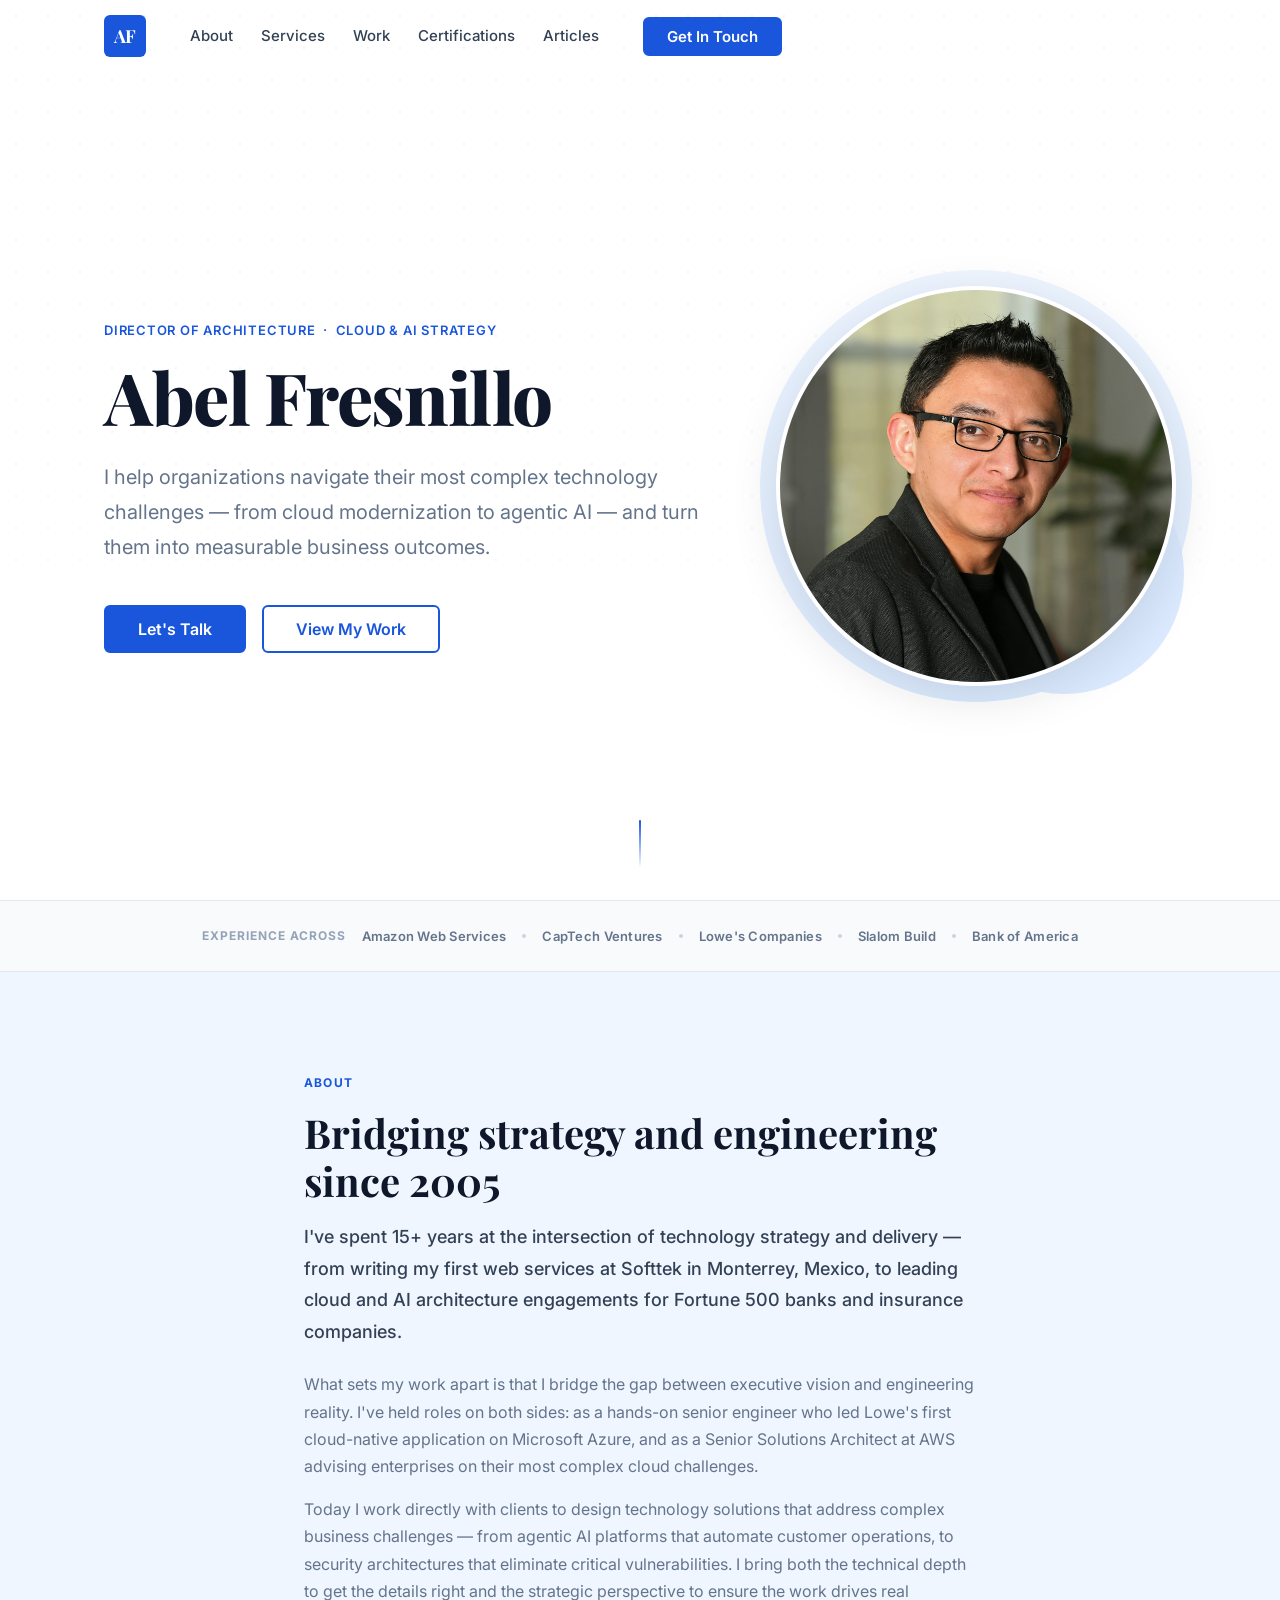
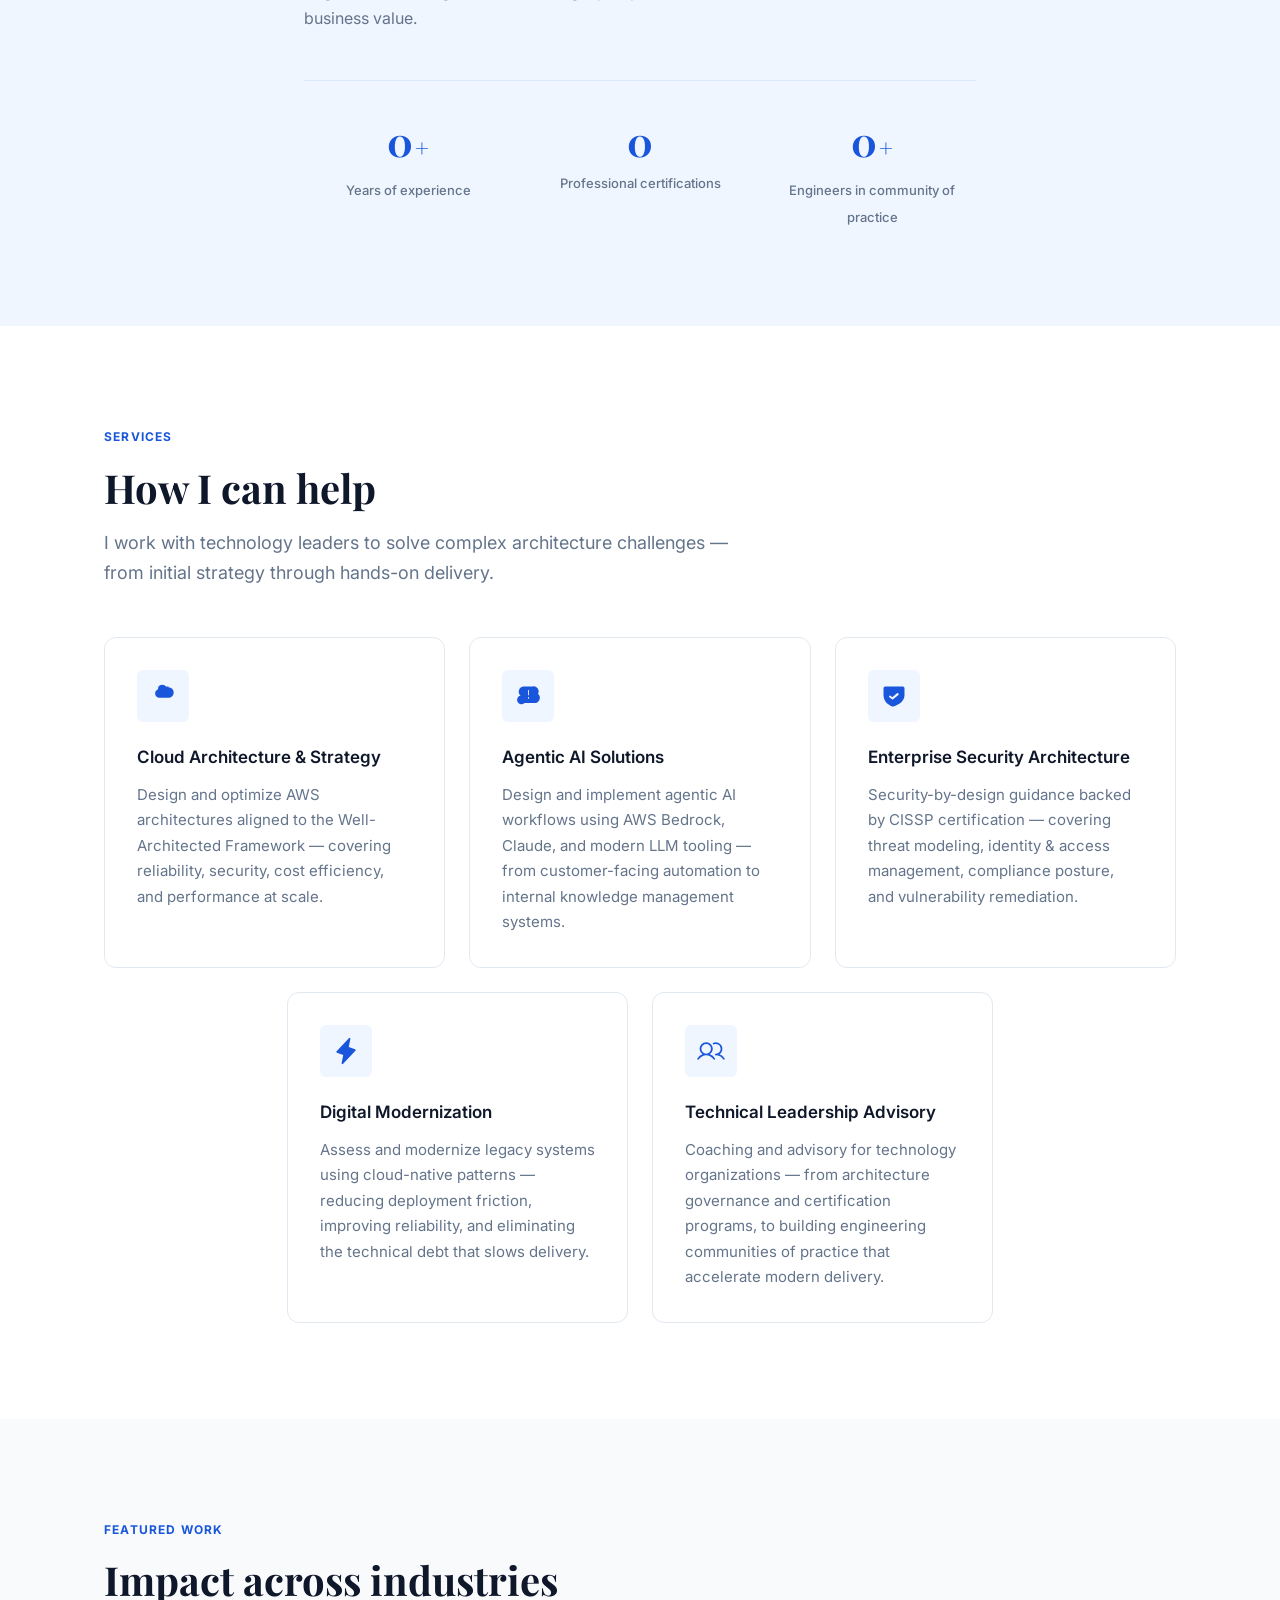
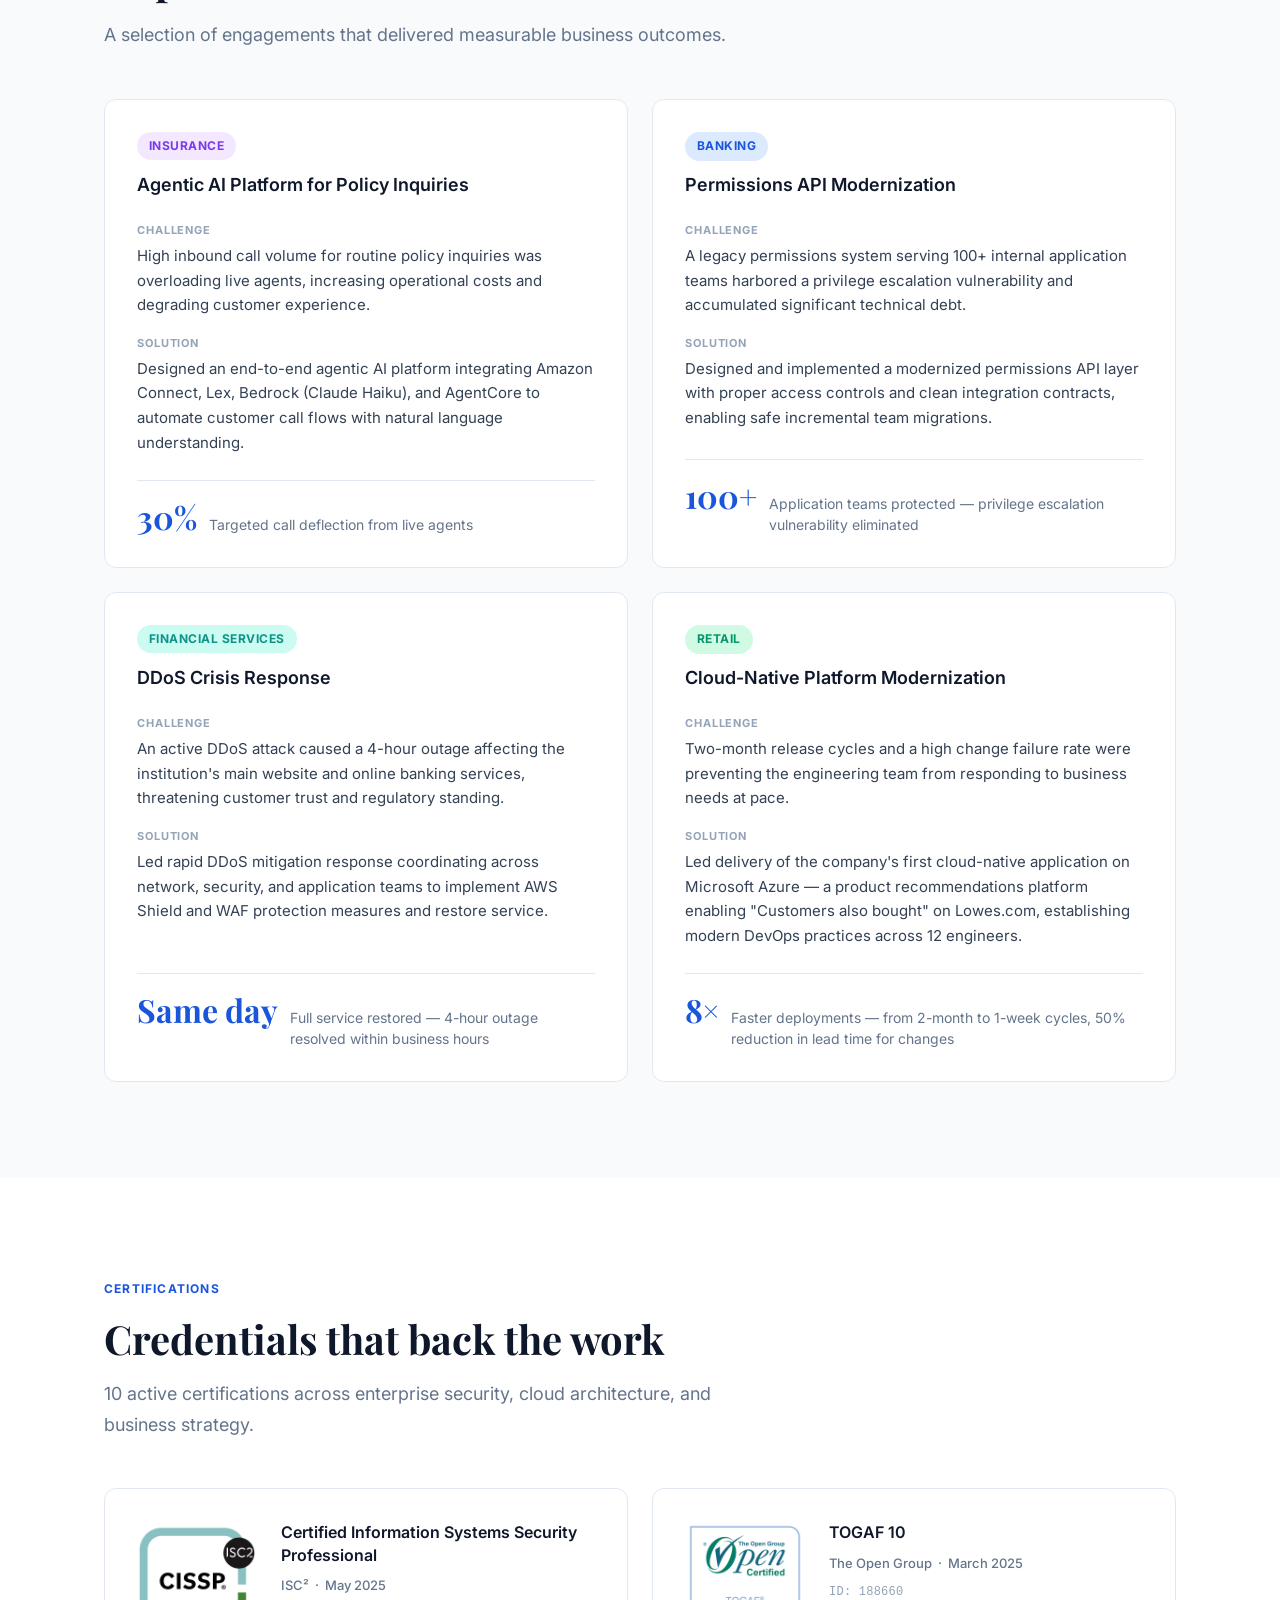
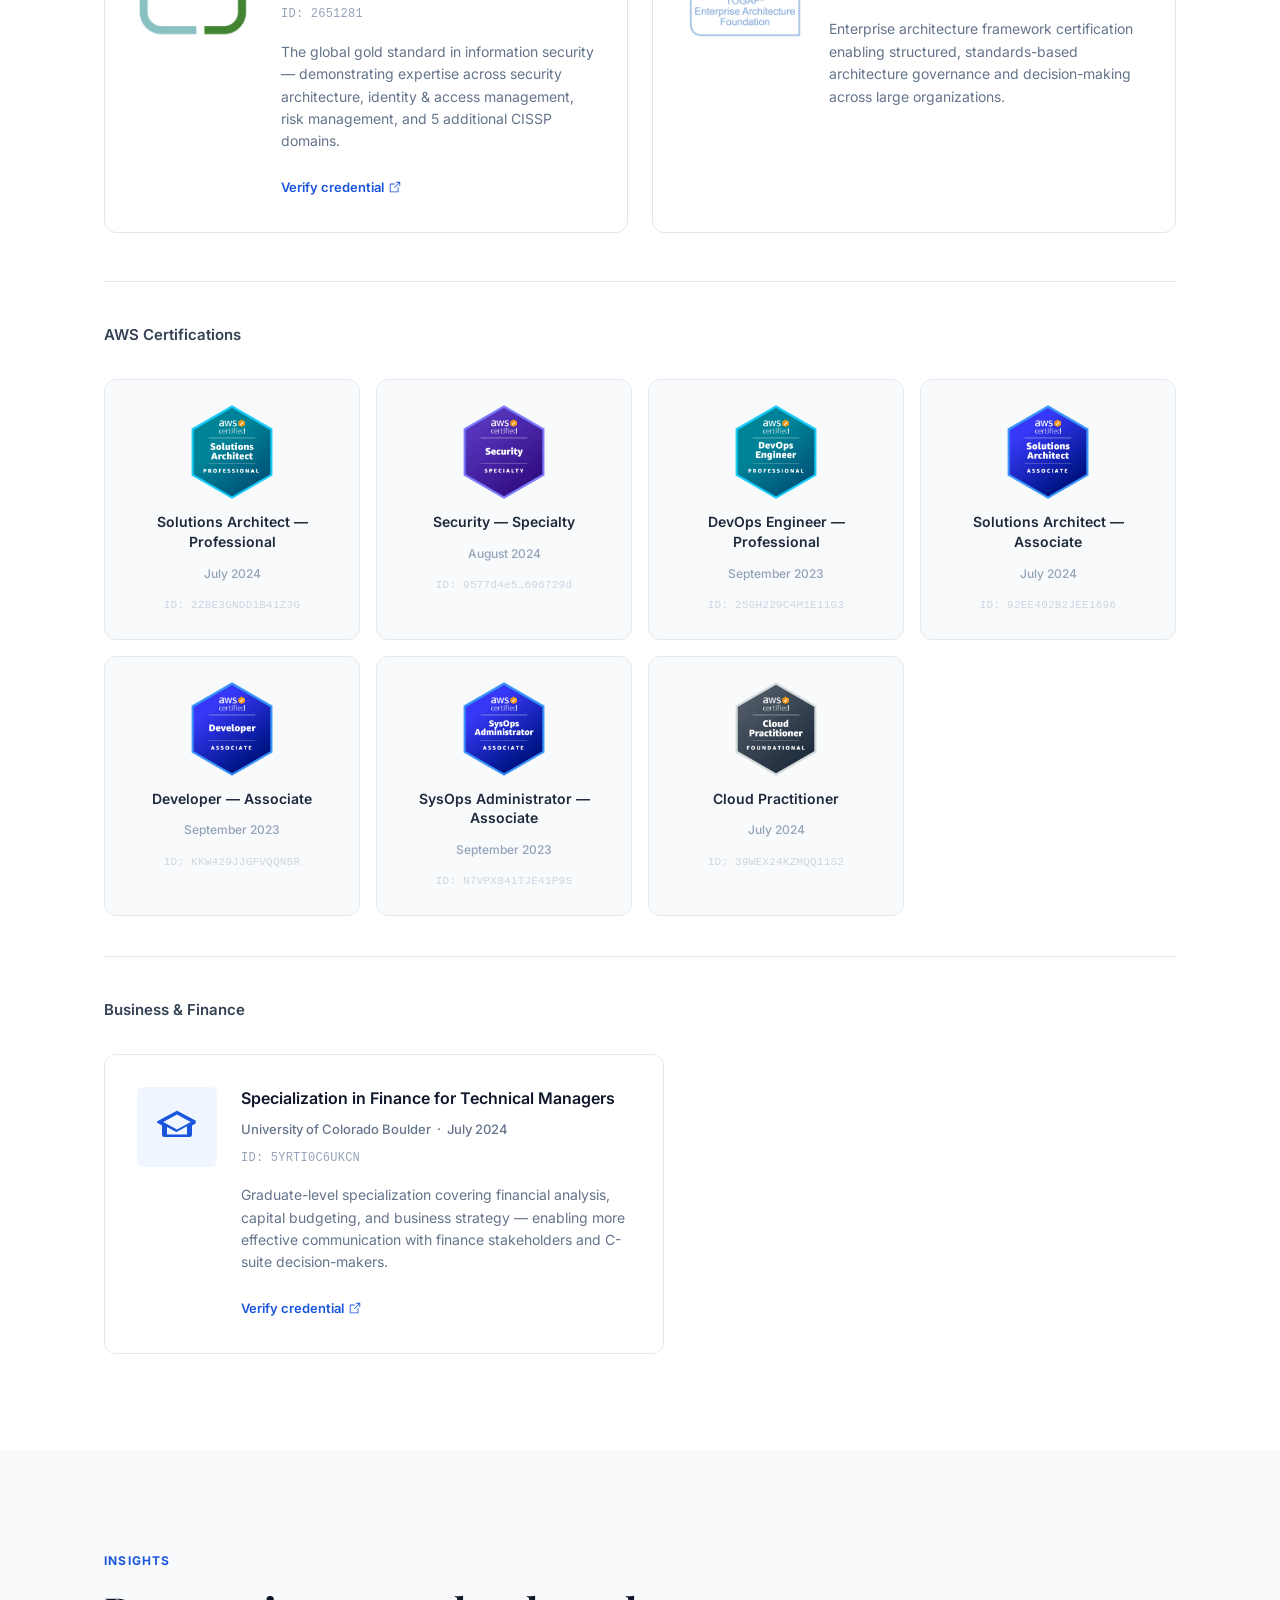
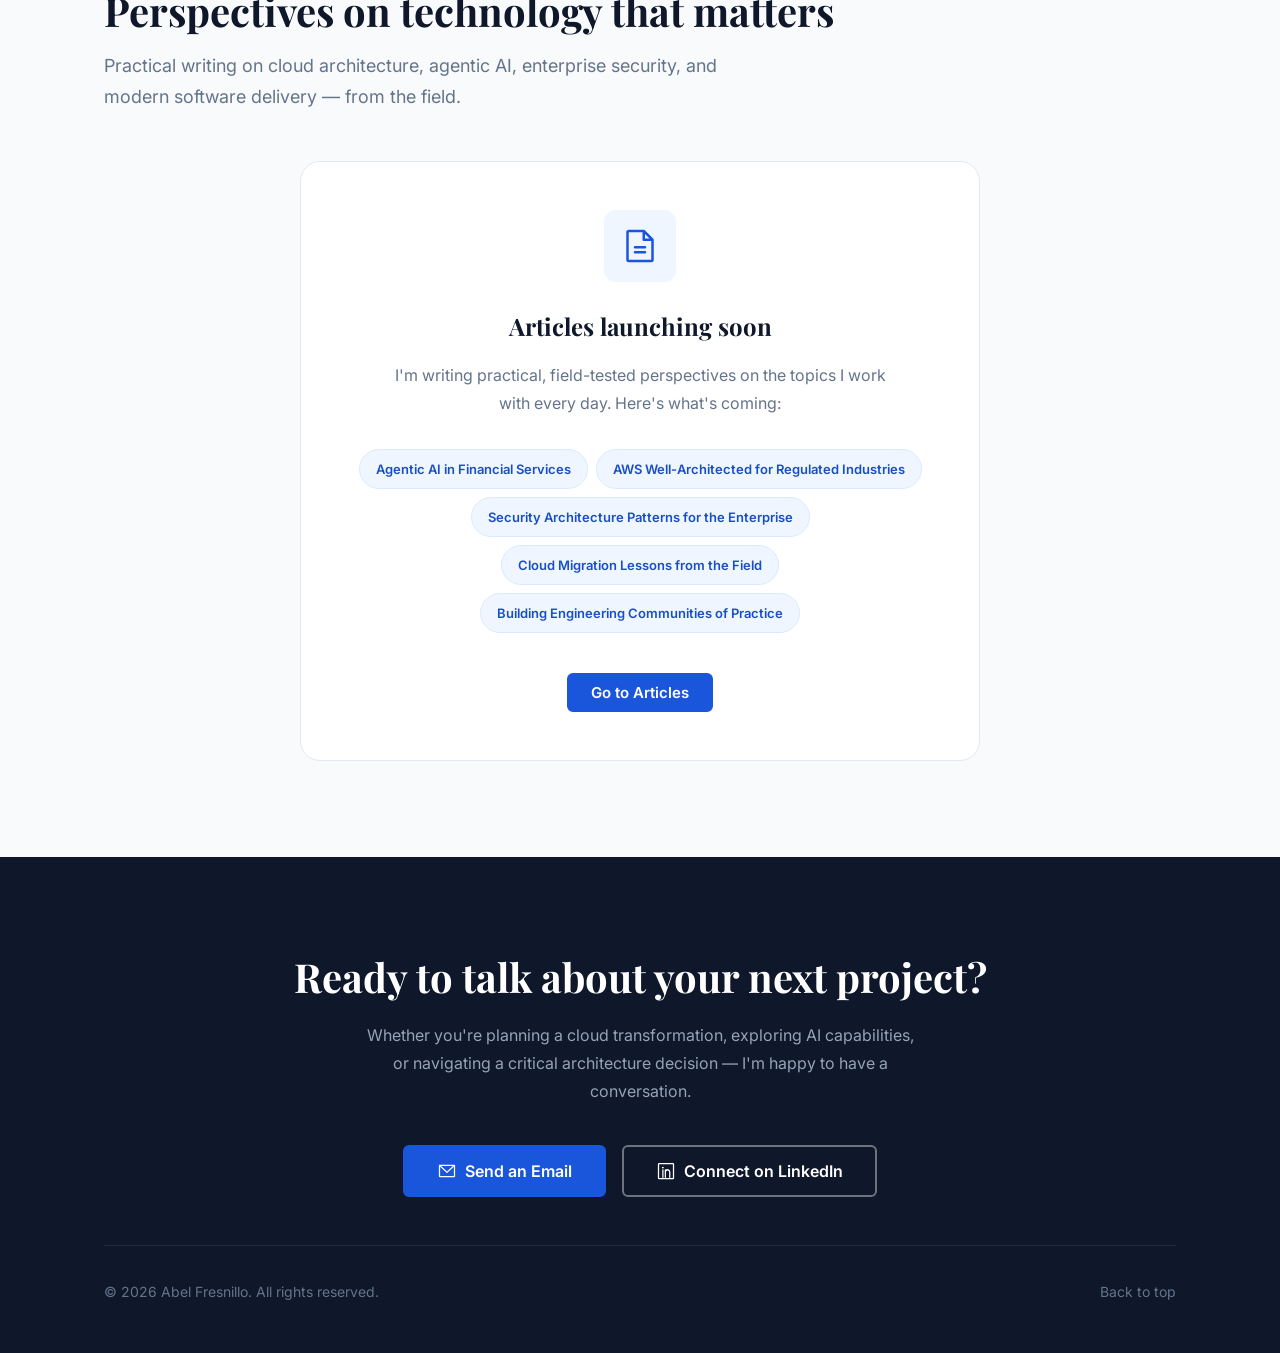
==== index.html @ dd86c17b "Creates first version of my personal website" ====
<!DOCTYPE html>
<html lang="en">
<head>
  <meta charset="UTF-8">
  <meta name="viewport" content="width=device-width, initial-scale=1.0">
  <title>Abel Fresnillo — Director of Architecture & Cloud Strategy Advisor</title>
  <meta name="description" content="Abel Fresnillo helps organizations design cloud and AI architectures that deliver measurable business outcomes. Director of Architecture at CapTech Ventures. CISSP, TOGAF 10, 7× AWS certified.">

  <!-- Fonts -->
  <link rel="preconnect" href="https://fonts.googleapis.com">
  <link rel="preconnect" href="https://fonts.gstatic.com" crossorigin>
  <link href="https://fonts.googleapis.com/css2?family=Inter:wght@400;500;600;700&family=Playfair+Display:wght@700;800&display=swap" rel="stylesheet">

  <!-- AOS -->
  <link href="https://cdn.jsdelivr.net/npm/aos@2.3.4/dist/aos.css" rel="stylesheet">

  <!-- Styles -->
  <link rel="stylesheet" href="css/styles.css">
</head>
<body>

  <!-- Skip to content (accessibility) -->
  <a href="#main-content" class="skip-link">Skip to main content</a>

  <!-- ============================================================
       NAVIGATION
       ============================================================ -->
  <header class="site-header" id="site-header">
    <div class="container nav-container">
      <a href="#hero" class="nav-logo" aria-label="Abel Fresnillo — Home">AF</a>

      <nav aria-label="Main navigation">
        <ul class="nav-links" role="list">
          <li><a href="#about">About</a></li>
          <li><a href="#services">Services</a></li>
          <li><a href="#work">Work</a></li>
          <li><a href="#certifications">Certifications</a></li>
          <li><a href="#articles">Articles</a></li>
        </ul>
      </nav>

      <a href="mailto:isc.abel@gmail.com?subject=Consulting%20Inquiry" class="btn btn-primary nav-cta">Get In Touch</a>

      <button class="nav-toggle" aria-label="Open navigation menu" aria-expanded="false" aria-controls="mobile-menu">
        <span class="hamburger-bar"></span>
        <span class="hamburger-bar"></span>
        <span class="hamburger-bar"></span>
      </button>
    </div>

    <!-- Mobile menu -->
    <div class="mobile-menu" id="mobile-menu" aria-hidden="true">
      <ul role="list">
        <li><a href="#about">About</a></li>
        <li><a href="#services">Services</a></li>
        <li><a href="#work">Work</a></li>
        <li><a href="#certifications">Certifications</a></li>
        <li><a href="#articles">Articles</a></li>
        <li>
          <a href="mailto:isc.abel@gmail.com?subject=Consulting%20Inquiry" class="btn btn-primary mobile-cta">Get In Touch</a>
        </li>
      </ul>
    </div>
  </header>

  <main id="main-content">

    <!-- ============================================================
         HERO
         ============================================================ -->
    <section id="hero" class="hero" aria-label="Introduction">
      <div class="container hero-container">
        <div class="hero-content">
          <p class="hero-eyebrow">Director of Architecture &nbsp;·&nbsp; Cloud &amp; AI Strategy</p>
          <h1 class="hero-name">Abel Fresnillo</h1>
          <p class="hero-tagline">I help organizations navigate their most complex technology challenges — from cloud modernization to agentic AI — and turn them into measurable business outcomes.</p>
          <div class="hero-ctas">
            <a href="mailto:isc.abel@gmail.com?subject=Consulting%20Inquiry" class="btn btn-primary btn-large">Let's Talk</a>
            <a href="#work" class="btn btn-outline btn-large">View My Work</a>
          </div>
        </div>
        <div class="hero-visual">
          <div class="hero-photo-ring" aria-hidden="true"></div>
          <div class="hero-photo-accent" aria-hidden="true"></div>
          <!-- Replace images/profile-picture.jpeg with your actual headshot (square crop) -->
          <img
            src="images/profile-picture.jpeg"
            alt="Abel Fresnillo, Director of Architecture"
            class="hero-photo"
            loading="eager"
            width="400"
            height="400"
            onerror="this.style.display='none'; document.querySelector('.hero-photo-fallback').style.display='flex';"
          >
          <div class="hero-photo-fallback" aria-hidden="true" style="display:none;">AF</div>
        </div>
      </div>
      <div class="hero-scroll-hint" aria-hidden="true">
        <span></span>
      </div>
    </section>

    <!-- ============================================================
         SOCIAL PROOF STRIP
         ============================================================ -->
    <div class="proof-strip" aria-label="Professional experience at">
      <div class="container proof-container">
        <p class="proof-label">Experience across</p>
        <div class="proof-logos">
          <span class="proof-item">Amazon Web Services</span>
          <span class="proof-dot" aria-hidden="true"></span>
          <span class="proof-item">CapTech Ventures</span>
          <span class="proof-dot" aria-hidden="true"></span>
          <span class="proof-item">Lowe's Companies</span>
          <span class="proof-dot" aria-hidden="true"></span>
          <span class="proof-item">Slalom Build</span>
          <span class="proof-dot" aria-hidden="true"></span>
          <span class="proof-item">Bank of America</span>
        </div>
      </div>
    </div>

    <!-- ============================================================
         ABOUT
         ============================================================ -->
    <section id="about" class="about section" aria-labelledby="about-heading">
      <div class="container about-container">
        <div class="about-content" data-aos="fade-up">
          <span class="section-tag">About</span>
          <h2 id="about-heading" class="section-heading">Bridging strategy and engineering since 2005</h2>
          <p class="about-lead">I've spent 15+ years at the intersection of technology strategy and delivery — from writing my first web services at Softtek in Monterrey, Mexico, to leading cloud and AI architecture engagements for Fortune 500 banks and insurance companies.</p>
          <p>What sets my work apart is that I bridge the gap between executive vision and engineering reality. I've held roles on both sides: as a hands-on senior engineer who led Lowe's first cloud-native application on Microsoft Azure, and as a Senior Solutions Architect at AWS advising enterprises on their most complex cloud challenges.</p>
          <p>Today I work directly with clients to design technology solutions that address complex business challenges — from agentic AI platforms that automate customer operations, to security architectures that eliminate critical vulnerabilities. I bring both the technical depth to get the details right and the strategic perspective to ensure the work drives real business value.</p>
          <div class="about-stats" aria-label="Key statistics">
            <div class="stat" data-aos="fade-up" data-aos-delay="0">
              <div class="stat-top">
                <span class="stat-number" data-target="15">0</span><span class="stat-suffix">+</span>
              </div>
              <span class="stat-label">Years of experience</span>
            </div>
            <div class="stat" data-aos="fade-up" data-aos-delay="100">
              <div class="stat-top">
                <span class="stat-number" data-target="9">0</span>
              </div>
              <span class="stat-label">Professional certifications</span>
            </div>
            <div class="stat" data-aos="fade-up" data-aos-delay="200">
              <div class="stat-top">
                <span class="stat-number" data-target="500">0</span><span class="stat-suffix">+</span>
              </div>
              <span class="stat-label">Engineers in community of practice</span>
            </div>
          </div>
        </div>
      </div>
    </section>

    <!-- ============================================================
         SERVICES
         ============================================================ -->
    <section id="services" class="services section" aria-labelledby="services-heading">
      <div class="container">
        <div class="section-header" data-aos="fade-up">
          <span class="section-tag">Services</span>
          <h2 id="services-heading" class="section-heading">How I can help</h2>
          <p class="section-subheading">I work with technology leaders to solve complex architecture challenges — from initial strategy through hands-on delivery.</p>
        </div>

        <div class="services-grid">

          <div class="service-card" data-aos="fade-up" data-aos-delay="0">
            <div class="service-icon" aria-hidden="true">
              <svg xmlns="http://www.w3.org/2000/svg" width="28" height="28" viewBox="0 0 256 256" fill="currentColor">
                <path d="M178,40c-7.37,0-14.39,1.4-20.81,4.07-7.55-10.84-20.28-18.07-35.19-18.07-22.06,0-40,15.67-40,35a30.41,30.41,0,0,0,.41,4.93C66.47,73.69,56,87.27,56,104c0,22.09,17.91,40,40,40H178a48,48,0,0,0,0-96Z"/>
              </svg>
            </div>
            <h3 class="service-title">Cloud Architecture &amp; Strategy</h3>
            <p class="service-description">Design and optimize AWS architectures aligned to the Well-Architected Framework — covering reliability, security, cost efficiency, and performance at scale.</p>
          </div>

          <div class="service-card" data-aos="fade-up" data-aos-delay="100">
            <div class="service-icon" aria-hidden="true">
              <svg xmlns="http://www.w3.org/2000/svg" width="28" height="28" viewBox="0 0 256 256" fill="currentColor">
                <path d="M220.59,108.9A48,48,0,0,0,168,40H88A48,48,0,0,0,60.06,124.08,40,40,0,1,0,96,192h88a48,48,0,0,0,36.59-83.1ZM136,152H128V136h8Zm0-32H128V72h8Z"/>
              </svg>
            </div>
            <h3 class="service-title">Agentic AI Solutions</h3>
            <p class="service-description">Design and implement agentic AI workflows using AWS Bedrock, Claude, and modern LLM tooling — from customer-facing automation to internal knowledge management systems.</p>
          </div>

          <div class="service-card" data-aos="fade-up" data-aos-delay="200">
            <div class="service-icon" aria-hidden="true">
              <svg xmlns="http://www.w3.org/2000/svg" width="28" height="28" viewBox="0 0 256 256" fill="currentColor">
                <path d="M208,40H48A16,16,0,0,0,32,56V120c0,70.76,71.6,100.11,80.38,103.5a16,16,0,0,0,11.24,0C132.4,220.11,224,190.76,224,120V56A16,16,0,0,0,208,40Zm-40,78.34-48,40a8,8,0,0,1-10.34,0l-24-20a8,8,0,0,1,10.34-12.24L112,139.5l42.83-35.7A8,8,0,0,1,168,118.34Z"/>
              </svg>
            </div>
            <h3 class="service-title">Enterprise Security Architecture</h3>
            <p class="service-description">Security-by-design guidance backed by CISSP certification — covering threat modeling, identity &amp; access management, compliance posture, and vulnerability remediation.</p>
          </div>

          <div class="service-card" data-aos="fade-up" data-aos-delay="0">
            <div class="service-icon" aria-hidden="true">
              <svg xmlns="http://www.w3.org/2000/svg" width="28" height="28" viewBox="0 0 256 256" fill="currentColor">
                <path d="M215.79,118.17a8,8,0,0,0-5-5.66L153.18,90.9l14.66-73.33a8,8,0,0,0-13.69-7l-112,120a8,8,0,0,0,3,13l57.63,21.61L88.16,238.43a8,8,0,0,0,13.69,7l112-120A8,8,0,0,0,215.79,118.17Z"/>
              </svg>
            </div>
            <h3 class="service-title">Digital Modernization</h3>
            <p class="service-description">Assess and modernize legacy systems using cloud-native patterns — reducing deployment friction, improving reliability, and eliminating the technical debt that slows delivery.</p>
          </div>

          <div class="service-card" data-aos="fade-up" data-aos-delay="100">
            <div class="service-icon" aria-hidden="true">
              <svg xmlns="http://www.w3.org/2000/svg" width="28" height="28" viewBox="0 0 256 256" fill="currentColor">
                <path d="M117.25,157.92a60,60,0,1,0-66.5,0A95.83,95.83,0,0,0,3.53,195.43a8,8,0,1,0,13.4,8.74,80,80,0,0,1,134.14,0,8,8,0,0,0,13.4-8.74A95.83,95.83,0,0,0,117.25,157.92ZM40,108a44,44,0,1,1,44,44A44.05,44.05,0,0,1,40,108Zm210.14,98.7a8,8,0,0,1-11.07-2.33A79.83,79.83,0,0,0,172,168a8,8,0,0,1,0-16,44,44,0,1,0-16.34-84.87,8,8,0,1,1-5.94-14.85,60,60,0,0,1,55.53,105.64,95.83,95.83,0,0,1,47.22,37.51A8,8,0,0,1,250.14,206.7Z"/>
              </svg>
            </div>
            <h3 class="service-title">Technical Leadership Advisory</h3>
            <p class="service-description">Coaching and advisory for technology organizations — from architecture governance and certification programs, to building engineering communities of practice that accelerate modern delivery.</p>
          </div>

        </div>
      </div>
    </section>

    <!-- ============================================================
         FEATURED WORK
         ============================================================ -->
    <section id="work" class="work section" aria-labelledby="work-heading">
      <div class="container">
        <div class="section-header" data-aos="fade-up">
          <span class="section-tag">Featured Work</span>
          <h2 id="work-heading" class="section-heading">Impact across industries</h2>
          <p class="section-subheading">A selection of engagements that delivered measurable business outcomes.</p>
        </div>

        <div class="work-grid">

          <article class="work-card" data-aos="fade-up" data-aos-delay="0">
            <div class="work-card-top">
              <span class="work-sector sector-insurance">Insurance</span>
              <h3 class="work-title">Agentic AI Platform for Policy Inquiries</h3>
            </div>
            <div class="work-body">
              <div class="work-row">
                <span class="work-label">Challenge</span>
                <p class="work-text">High inbound call volume for routine policy inquiries was overloading live agents, increasing operational costs and degrading customer experience.</p>
              </div>
              <div class="work-row">
                <span class="work-label">Solution</span>
                <p class="work-text">Designed an end-to-end agentic AI platform integrating Amazon Connect, Lex, Bedrock (Claude Haiku), and AgentCore to automate customer call flows with natural language understanding.</p>
              </div>
            </div>
            <div class="work-outcome">
              <span class="outcome-value">30%</span>
              <span class="outcome-label">Targeted call deflection from live agents</span>
            </div>
          </article>

          <article class="work-card" data-aos="fade-up" data-aos-delay="100">
            <div class="work-card-top">
              <span class="work-sector sector-banking">Banking</span>
              <h3 class="work-title">Permissions API Modernization</h3>
            </div>
            <div class="work-body">
              <div class="work-row">
                <span class="work-label">Challenge</span>
                <p class="work-text">A legacy permissions system serving 100+ internal application teams harbored a privilege escalation vulnerability and accumulated significant technical debt.</p>
              </div>
              <div class="work-row">
                <span class="work-label">Solution</span>
                <p class="work-text">Designed and implemented a modernized permissions API layer with proper access controls and clean integration contracts, enabling safe incremental team migrations.</p>
              </div>
            </div>
            <div class="work-outcome">
              <span class="outcome-value">100+</span>
              <span class="outcome-label">Application teams protected — privilege escalation vulnerability eliminated</span>
            </div>
          </article>

          <article class="work-card" data-aos="fade-up" data-aos-delay="0">
            <div class="work-card-top">
              <span class="work-sector sector-financial">Financial Services</span>
              <h3 class="work-title">DDoS Crisis Response</h3>
            </div>
            <div class="work-body">
              <div class="work-row">
                <span class="work-label">Challenge</span>
                <p class="work-text">An active DDoS attack caused a 4-hour outage affecting the institution's main website and online banking services, threatening customer trust and regulatory standing.</p>
              </div>
              <div class="work-row">
                <span class="work-label">Solution</span>
                <p class="work-text">Led rapid DDoS mitigation response coordinating across network, security, and application teams to implement AWS Shield and WAF protection measures and restore service.</p>
              </div>
            </div>
            <div class="work-outcome">
              <span class="outcome-value">Same day</span>
              <span class="outcome-label">Full service restored — 4-hour outage resolved within business hours</span>
            </div>
          </article>

          <article class="work-card" data-aos="fade-up" data-aos-delay="100">
            <div class="work-card-top">
              <span class="work-sector sector-retail">Retail</span>
              <h3 class="work-title">Cloud-Native Platform Modernization</h3>
            </div>
            <div class="work-body">
              <div class="work-row">
                <span class="work-label">Challenge</span>
                <p class="work-text">Two-month release cycles and a high change failure rate were preventing the engineering team from responding to business needs at pace.</p>
              </div>
              <div class="work-row">
                <span class="work-label">Solution</span>
                <p class="work-text">Led delivery of the company's first cloud-native application on Microsoft Azure — a product recommendations platform enabling "Customers also bought" on Lowes.com, establishing modern DevOps practices across 12 engineers.</p>
              </div>
            </div>
            <div class="work-outcome">
              <span class="outcome-value">8×</span>
              <span class="outcome-label">Faster deployments — from 2-month to 1-week cycles, 50% reduction in lead time for changes</span>
            </div>
          </article>

        </div>
      </div>
    </section>

    <!-- ============================================================
         CERTIFICATIONS
         ============================================================ -->
    <section id="certifications" class="certifications section" aria-labelledby="certifications-heading">
      <div class="container">
        <div class="section-header" data-aos="fade-up">
          <span class="section-tag">Certifications</span>
          <h2 id="certifications-heading" class="section-heading">Credentials that back the work</h2>
          <p class="section-subheading">10 active certifications across enterprise security, cloud architecture, and business strategy.</p>
        </div>

        <!-- Enterprise & Security certifications -->
        <div class="cert-featured" data-aos="fade-up">

          <div class="cert-card cert-card--featured">
            <a href="https://www.credly.com/badges/0a62e960-ebc7-49ab-9f25-90581467ebf8/public_url"
               target="_blank" rel="noopener noreferrer"
               class="cert-badge-wrap"
               aria-label="View CISSP digital badge on Credly">
              <img src="images/cert-badge-1.png"
                   alt="CISSP — Certified Information Systems Security Professional badge"
                   class="cert-badge-img" width="120" height="120" loading="lazy">
              <span class="cert-badge-overlay" aria-hidden="true">View badge</span>
            </a>
            <div class="cert-info">
              <h3 class="cert-name">Certified Information Systems Security Professional</h3>
              <p class="cert-meta">ISC² &nbsp;·&nbsp; May 2025</p>
              <p class="cert-id">ID: 2651281</p>
              <p class="cert-note">The global gold standard in information security — demonstrating expertise across security architecture, identity &amp; access management, risk management, and 5 additional CISSP domains.</p>
              <a href="https://www.credly.com/badges/0a62e960-ebc7-49ab-9f25-90581467ebf8/public_url"
                 target="_blank" rel="noopener noreferrer" class="cert-verify-link">
                Verify credential
                <svg xmlns="http://www.w3.org/2000/svg" width="14" height="14" viewBox="0 0 256 256" fill="currentColor" aria-hidden="true"><path d="M224,104a8,8,0,0,1-16,0V59.32l-82.34,82.34a8,8,0,0,1-11.32-11.32L196.68,48H152a8,8,0,0,1,0-16h64a8,8,0,0,1,8,8Zm-40,24a8,8,0,0,0-8,8v72H48V80h72a8,8,0,0,0,0-16H48A16,16,0,0,0,32,80V208a16,16,0,0,0,16,16H176a16,16,0,0,0,16-16V136A8,8,0,0,0,184,128Z"/></svg>
              </a>
            </div>
          </div>

          <div class="cert-card cert-card--featured">
            <div class="cert-badge-wrap cert-badge-wrap--static">
              <img src="images/cert-badge-2.png"
                   alt="TOGAF 10 Enterprise Architecture certification badge"
                   class="cert-badge-img" width="120" height="120" loading="lazy">
            </div>
            <div class="cert-info">
              <h3 class="cert-name">TOGAF 10</h3>
              <p class="cert-meta">The Open Group &nbsp;·&nbsp; March 2025</p>
              <p class="cert-id">ID: 188660</p>
              <p class="cert-note">Enterprise architecture framework certification enabling structured, standards-based architecture governance and decision-making across large organizations.</p>
            </div>
          </div>

        </div>

        <!-- AWS certifications -->
        <div class="cert-group" data-aos="fade-up">
          <h3 class="cert-group-label">AWS Certifications</h3>
          <div class="cert-aws-grid">

            <div class="cert-card cert-card--aws">
              <a href="https://cp.certmetrics.com/amazon/en/public/verify/credential/2ZBE3GNDD1B41Z3G"
                 target="_blank" rel="noopener noreferrer"
                 class="cert-badge-wrap cert-badge-wrap--sm"
                 aria-label="Verify AWS Solutions Architect Professional credential">
                <img src="images/cert-badge-3.png"
                     alt="AWS Certified Solutions Architect Professional badge"
                     class="cert-badge-img" width="96" height="96" loading="lazy">
                <span class="cert-badge-overlay" aria-hidden="true">Verify</span>
              </a>
              <p class="cert-aws-name">Solutions Architect — Professional</p>
              <p class="cert-year">July 2024</p>
              <p class="cert-id-sm">ID: 2ZBE3GNDD1B41Z3G</p>
            </div>

            <div class="cert-card cert-card--aws">
              <a href="https://cp.certmetrics.com/amazon/en/public/verify/credential/9577d4e5adc248faae3b9eb22696729d"
                 target="_blank" rel="noopener noreferrer"
                 class="cert-badge-wrap cert-badge-wrap--sm"
                 aria-label="Verify AWS Security Specialty credential">
                <img src="images/cert-badge-5.png"
                     alt="AWS Certified Security Specialty badge"
                     class="cert-badge-img" width="96" height="96" loading="lazy">
                <span class="cert-badge-overlay" aria-hidden="true">Verify</span>
              </a>
              <p class="cert-aws-name">Security — Specialty</p>
              <p class="cert-year">August 2024</p>
              <p class="cert-id-sm">ID: 9577d4e5…696729d</p>
            </div>

            <div class="cert-card cert-card--aws">
              <a href="https://cp.certmetrics.com/amazon/en/public/verify/credential/25GH229C4M1E11G3"
                 target="_blank" rel="noopener noreferrer"
                 class="cert-badge-wrap cert-badge-wrap--sm"
                 aria-label="Verify AWS DevOps Engineer Professional credential">
                <img src="images/cert-badge-6.png"
                     alt="AWS Certified DevOps Engineer Professional badge"
                     class="cert-badge-img" width="96" height="96" loading="lazy">
                <span class="cert-badge-overlay" aria-hidden="true">Verify</span>
              </a>
              <p class="cert-aws-name">DevOps Engineer — Professional</p>
              <p class="cert-year">September 2023</p>
              <p class="cert-id-sm">ID: 25GH229C4M1E11G3</p>
            </div>

            <div class="cert-card cert-card--aws">
              <a href="https://cp.certmetrics.com/amazon/en/public/verify/credential/92EE402B2JEE1696"
                 target="_blank" rel="noopener noreferrer"
                 class="cert-badge-wrap cert-badge-wrap--sm"
                 aria-label="Verify AWS Solutions Architect Associate credential">
                <img src="images/cert-badge-4.png"
                     alt="AWS Certified Solutions Architect Associate badge"
                     class="cert-badge-img" width="96" height="96" loading="lazy">
                <span class="cert-badge-overlay" aria-hidden="true">Verify</span>
              </a>
              <p class="cert-aws-name">Solutions Architect — Associate</p>
              <p class="cert-year">July 2024</p>
              <p class="cert-id-sm">ID: 92EE402B2JEE1696</p>
            </div>

            <div class="cert-card cert-card--aws">
              <a href="https://cp.certmetrics.com/amazon/en/public/verify/credential/KKW429JJGFVQQN5R"
                 target="_blank" rel="noopener noreferrer"
                 class="cert-badge-wrap cert-badge-wrap--sm"
                 aria-label="Verify AWS Developer Associate credential">
                <img src="images/cert-badge-7.png"
                     alt="AWS Certified Developer Associate badge"
                     class="cert-badge-img" width="96" height="96" loading="lazy">
                <span class="cert-badge-overlay" aria-hidden="true">Verify</span>
              </a>
              <p class="cert-aws-name">Developer — Associate</p>
              <p class="cert-year">September 2023</p>
              <p class="cert-id-sm">ID: KKW429JJGFVQQN5R</p>
            </div>

            <div class="cert-card cert-card--aws">
              <a href="https://cp.certmetrics.com/amazon/en/public/verify/credential/N7VPX841TJE41P9S"
                 target="_blank" rel="noopener noreferrer"
                 class="cert-badge-wrap cert-badge-wrap--sm"
                 aria-label="Verify AWS SysOps Administrator Associate credential">
                <img src="images/cert-badge-8.png"
                     alt="AWS Certified SysOps Administrator Associate badge"
                     class="cert-badge-img" width="96" height="96" loading="lazy">
                <span class="cert-badge-overlay" aria-hidden="true">Verify</span>
              </a>
              <p class="cert-aws-name">SysOps Administrator — Associate</p>
              <p class="cert-year">September 2023</p>
              <p class="cert-id-sm">ID: N7VPX841TJE41P9S</p>
            </div>

            <div class="cert-card cert-card--aws">
              <a href="https://cp.certmetrics.com/amazon/en/public/verify/credential/39WEX24KZMQQ11S2"
                 target="_blank" rel="noopener noreferrer"
                 class="cert-badge-wrap cert-badge-wrap--sm"
                 aria-label="Verify AWS Cloud Practitioner credential">
                <img src="images/cert-badge-9.png"
                     alt="AWS Certified Cloud Practitioner badge"
                     class="cert-badge-img" width="96" height="96" loading="lazy">
                <span class="cert-badge-overlay" aria-hidden="true">Verify</span>
              </a>
              <p class="cert-aws-name">Cloud Practitioner</p>
              <p class="cert-year">July 2024</p>
              <p class="cert-id-sm">ID: 39WEX24KZMQQ11S2</p>
            </div>

          </div>
        </div>

        <!-- Business & Finance -->
        <div class="cert-group" data-aos="fade-up">
          <h3 class="cert-group-label">Business &amp; Finance</h3>
          <div class="cert-finance-wrap">
            <div class="cert-card cert-card--featured cert-card--finance">
              <div class="cert-badge-wrap cert-badge-wrap--icon" aria-hidden="true">
                <svg xmlns="http://www.w3.org/2000/svg" width="40" height="40" viewBox="0 0 256 256" fill="currentColor">
                  <path d="M251.76,88.94l-120-64a8,8,0,0,0-7.52,0l-120,64a8,8,0,0,0,0,14.12L32,117.87V176a16,16,0,0,0,16,16H208a16,16,0,0,0,16-16V117.87l19.76-10.81a8,8,0,0,0,0-14.12ZM192,176H64V127.87l56,30.66a8,8,0,0,0,7.52,0l64-35.06ZM128,143.43,39.86,96,128,48.57,216.14,96Z"/>
                </svg>
              </div>
              <div class="cert-info">
                <h3 class="cert-name">Specialization in Finance for Technical Managers</h3>
                <p class="cert-meta">University of Colorado Boulder &nbsp;·&nbsp; July 2024</p>
                <p class="cert-id">ID: 5YRTI0C6UKCN</p>
                <p class="cert-note">Graduate-level specialization covering financial analysis, capital budgeting, and business strategy — enabling more effective communication with finance stakeholders and C-suite decision-makers.</p>
                <a href="https://www.coursera.org/account/accomplishments/specialization/5YRTI0C6UKCN"
                   target="_blank" rel="noopener noreferrer" class="cert-verify-link">
                  Verify credential
                  <svg xmlns="http://www.w3.org/2000/svg" width="14" height="14" viewBox="0 0 256 256" fill="currentColor" aria-hidden="true"><path d="M224,104a8,8,0,0,1-16,0V59.32l-82.34,82.34a8,8,0,0,1-11.32-11.32L196.68,48H152a8,8,0,0,1,0-16h64a8,8,0,0,1,8,8Zm-40,24a8,8,0,0,0-8,8v72H48V80h72a8,8,0,0,0,0-16H48A16,16,0,0,0,32,80V208a16,16,0,0,0,16,16H176a16,16,0,0,0,16-16V136A8,8,0,0,0,184,128Z"/></svg>
                </a>
              </div>
            </div>
          </div>
        </div>

      </div>
    </section>

    <!-- ============================================================
         ARTICLES
         ============================================================ -->
    <section id="articles" class="articles section" aria-labelledby="articles-heading">
      <div class="container">
        <div class="section-header" data-aos="fade-up">
          <span class="section-tag">Insights</span>
          <h2 id="articles-heading" class="section-heading">Perspectives on technology that matters</h2>
          <p class="section-subheading">Practical writing on cloud architecture, agentic AI, enterprise security, and modern software delivery — from the field.</p>
        </div>

        <div class="articles-coming-soon" data-aos="fade-up">
          <div class="coming-soon-inner">
            <div class="coming-soon-icon" aria-hidden="true">
              <svg xmlns="http://www.w3.org/2000/svg" width="40" height="40" viewBox="0 0 256 256" fill="currentColor">
                <path d="M213.66,82.34l-56-56A8,8,0,0,0,152,24H56A16,16,0,0,0,40,40V216a16,16,0,0,0,16,16H200a16,16,0,0,0,16-16V88A8,8,0,0,0,213.66,82.34ZM160,51.31,188.69,80H160ZM200,216H56V40h88V88a8,8,0,0,0,8,8h48V216Zm-32-80a8,8,0,0,1-8,8H96a8,8,0,0,1,0-16h64A8,8,0,0,1,168,136Zm0,32a8,8,0,0,1-8,8H96a8,8,0,0,1,0-16h64A8,8,0,0,1,168,168Z"/>
              </svg>
            </div>
            <h3 class="coming-soon-title">Articles launching soon</h3>
            <p class="coming-soon-body">I'm writing practical, field-tested perspectives on the topics I work with every day. Here's what's coming:</p>
            <div class="topic-chips" role="list" aria-label="Upcoming article topics">
              <span class="topic-chip" role="listitem">Agentic AI in Financial Services</span>
              <span class="topic-chip" role="listitem">AWS Well-Architected for Regulated Industries</span>
              <span class="topic-chip" role="listitem">Security Architecture Patterns for the Enterprise</span>
              <span class="topic-chip" role="listitem">Cloud Migration Lessons from the Field</span>
              <span class="topic-chip" role="listitem">Building Engineering Communities of Practice</span>
            </div>
            <a href="articles/index.html" class="btn btn-primary">Go to Articles</a>
          </div>
        </div>
      </div>
    </section>

  </main>

  <!-- ============================================================
       FOOTER / CONTACT
       ============================================================ -->
  <footer id="contact" class="site-footer" aria-labelledby="contact-heading">
    <div class="container footer-container">
      <div class="footer-content" data-aos="fade-up">
        <h2 id="contact-heading" class="footer-heading">Ready to talk about your next project?</h2>
        <p class="footer-subheading">Whether you're planning a cloud transformation, exploring AI capabilities, or navigating a critical architecture decision — I'm happy to have a conversation.</p>
        <div class="footer-actions">
          <a href="mailto:isc.abel@gmail.com?subject=Consulting%20Inquiry" class="btn btn-primary btn-large">
            <svg xmlns="http://www.w3.org/2000/svg" width="20" height="20" viewBox="0 0 256 256" fill="currentColor" aria-hidden="true">
              <path d="M224,48H32a8,8,0,0,0-8,8V192a16,16,0,0,0,16,16H216a16,16,0,0,0,16-16V56A8,8,0,0,0,224,48ZM203.43,64,128,133.15,52.57,64ZM216,192H40V74.19l82.59,75.71a8,8,0,0,0,10.82,0L216,74.19Z"/>
            </svg>
            Send an Email
          </a>
          <!-- TODO: Replace href with your actual LinkedIn URL -->
          <a href="https://www.linkedin.com/in/abel-fresnillo" target="_blank" rel="noopener noreferrer" class="btn btn-outline-light btn-large">
            <svg xmlns="http://www.w3.org/2000/svg" width="20" height="20" viewBox="0 0 256 256" fill="currentColor" aria-hidden="true">
              <path d="M216,24H40A16,16,0,0,0,24,40V216a16,16,0,0,0,16,16H216a16,16,0,0,0,16-16V40A16,16,0,0,0,216,24Zm0,192H40V40H216V216ZM96,112v96a8,8,0,0,1-16,0V112a8,8,0,0,1,16,0Zm88,28v68a8,8,0,0,1-16,0V140a20,20,0,0,0-40,0v68a8,8,0,0,1-16,0V112a8,8,0,0,1,15.79-1.78A36,36,0,0,1,184,140ZM100,84A12,12,0,1,1,88,72,12,12,0,0,1,100,84Z"/>
            </svg>
            Connect on LinkedIn
          </a>
        </div>
      </div>
      <div class="footer-bottom">
        <p class="footer-copyright">&copy; 2026 Abel Fresnillo. All rights reserved.</p>
        <nav aria-label="Footer navigation">
          <a href="#hero">Back to top</a>
        </nav>
      </div>
    </div>
  </footer>

  <!-- AOS -->
  <script src="https://cdn.jsdelivr.net/npm/aos@2.3.4/dist/aos.js"></script>
  <!-- Main JS -->
  <script src="js/main.js"></script>

</body>
</html>
---- css/styles.css ----
/* ==========================================================================
   ROOT — Design System Tokens
   ========================================================================== */
:root {
  /* Primary — Deep Blue */
  --color-primary-900: #0f2d6b;
  --color-primary-800: #1340a8;
  --color-primary-700: #1a4fc4;
  --color-primary-600: #1a56db;
  --color-primary-500: #2563eb;
  --color-primary-100: #dbeafe;
  --color-primary-050: #eff6ff;

  /* Neutral — Slate */
  --color-neutral-900: #0f172a;
  --color-neutral-800: #1e293b;
  --color-neutral-700: #334155;
  --color-neutral-500: #64748b;
  --color-neutral-400: #94a3b8;
  --color-neutral-300: #cbd5e1;
  --color-neutral-200: #e2e8f0;
  --color-neutral-100: #f1f5f9;
  --color-neutral-050: #f8fafc;

  /* Semantic */
  --color-surface: #ffffff;
  --color-surface-alt: #f8fafc;

  /* Sector colors */
  --color-sector-insurance-bg: #f3e8ff;
  --color-sector-insurance-text: #7c3aed;
  --color-sector-banking-bg: #dbeafe;
  --color-sector-banking-text: #1a56db;
  --color-sector-financial-bg: #ccfbf1;
  --color-sector-financial-text: #0d9488;
  --color-sector-retail-bg: #d1fae5;
  --color-sector-retail-text: #059669;

  /* Typography */
  --font-display: 'Playfair Display', Georgia, serif;
  --font-body: 'Inter', system-ui, -apple-system, sans-serif;

  /* Spacing */
  --space-1: 0.25rem;
  --space-2: 0.5rem;
  --space-3: 0.75rem;
  --space-4: 1rem;
  --space-5: 1.25rem;
  --space-6: 1.5rem;
  --space-8: 2rem;
  --space-10: 2.5rem;
  --space-12: 3rem;
  --space-16: 4rem;
  --space-20: 5rem;
  --space-24: 6rem;

  /* Navigation */
  --nav-height: 72px;

  /* Radius */
  --radius-sm: 6px;
  --radius-md: 12px;
  --radius-lg: 20px;
  --radius-full: 9999px;

  /* Shadows */
  --shadow-sm: 0 1px 3px rgba(15, 23, 42, 0.08), 0 1px 2px rgba(15, 23, 42, 0.04);
  --shadow-md: 0 4px 24px rgba(15, 23, 42, 0.08);
  --shadow-lg: 0 10px 48px rgba(15, 23, 42, 0.12);

  /* Transitions */
  --transition-fast: 150ms ease;
  --transition-base: 250ms ease;
}

/* ==========================================================================
   RESET & BASE
   ========================================================================== */
*, *::before, *::after {
  box-sizing: border-box;
  margin: 0;
  padding: 0;
}

html {
  scroll-behavior: smooth;
  font-size: 16px;
  -webkit-text-size-adjust: 100%;
}

body {
  font-family: var(--font-body);
  font-size: 1rem;
  line-height: 1.7;
  color: var(--color-neutral-700);
  background-color: var(--color-surface-alt);
  -webkit-font-smoothing: antialiased;
  -moz-osx-font-smoothing: grayscale;
}

img, svg {
  display: block;
  max-width: 100%;
}

a {
  color: var(--color-primary-600);
  text-decoration: none;
  transition: color var(--transition-fast);
}

a:hover { color: var(--color-primary-700); }

ul, ol { list-style: none; }

p { max-width: 68ch; }

/* ==========================================================================
   ACCESSIBILITY
   ========================================================================== */
.skip-link {
  position: absolute;
  top: -100%;
  left: var(--space-4);
  z-index: 9999;
  padding: var(--space-3) var(--space-6);
  background: var(--color-primary-600);
  color: #fff;
  border-radius: var(--radius-sm);
  font-weight: 600;
  font-size: 0.875rem;
  transition: top var(--transition-fast);
}

.skip-link:focus {
  top: var(--space-4);
  outline: 2px solid var(--color-primary-600);
  outline-offset: 3px;
}

:focus-visible {
  outline: 2px solid var(--color-primary-600);
  outline-offset: 3px;
}

/* ==========================================================================
   LAYOUT
   ========================================================================== */
.container {
  width: 100%;
  max-width: 1200px;
  margin-inline: auto;
  padding-inline: clamp(1.5rem, 5vw, 4rem);
}

.section {
  padding-block: var(--space-16);
}

@media (min-width: 1024px) {
  .section {
    padding-block: var(--space-24);
  }
}

/* ==========================================================================
   TYPOGRAPHY — Shared
   ========================================================================== */
.section-tag {
  display: inline-block;
  font-size: 0.75rem;
  font-weight: 700;
  letter-spacing: 0.1em;
  text-transform: uppercase;
  color: var(--color-primary-600);
  margin-bottom: var(--space-4);
}

.section-heading {
  font-family: var(--font-display);
  font-size: clamp(1.875rem, 3vw + 0.5rem, 2.5rem);
  font-weight: 700;
  line-height: 1.2;
  color: var(--color-neutral-900);
  margin-bottom: var(--space-4);
}

.section-subheading {
  font-size: 1.125rem;
  color: var(--color-neutral-500);
  max-width: 58ch;
  line-height: 1.7;
}

.section-header {
  margin-bottom: var(--space-12);
}

/* ==========================================================================
   BUTTONS
   ========================================================================== */
.btn {
  display: inline-flex;
  align-items: center;
  gap: var(--space-2);
  padding: 0.625rem 1.375rem;
  border-radius: var(--radius-sm);
  font-family: var(--font-body);
  font-size: 0.9375rem;
  font-weight: 600;
  line-height: 1;
  cursor: pointer;
  border: 2px solid transparent;
  transition: background-color var(--transition-base),
              border-color var(--transition-base),
              color var(--transition-base),
              box-shadow var(--transition-base),
              transform var(--transition-fast);
  text-decoration: none;
  white-space: nowrap;
}

.btn:focus-visible {
  outline: 2px solid var(--color-primary-600);
  outline-offset: 3px;
}

.btn:active { transform: translateY(1px); }

.btn-primary {
  background-color: var(--color-primary-600);
  color: #ffffff;
  border-color: var(--color-primary-600);
}

.btn-primary:hover {
  background-color: var(--color-primary-700);
  border-color: var(--color-primary-700);
  color: #ffffff;
  box-shadow: 0 4px 14px rgba(26, 86, 219, 0.35);
}

.btn-outline {
  background-color: transparent;
  color: var(--color-primary-600);
  border-color: var(--color-primary-600);
}

.btn-outline:hover {
  background-color: var(--color-primary-050);
  color: var(--color-primary-700);
}

.btn-outline-light {
  background-color: transparent;
  color: #ffffff;
  border-color: rgba(255, 255, 255, 0.4);
}

.btn-outline-light:hover {
  background-color: rgba(255, 255, 255, 0.1);
  color: #ffffff;
  border-color: rgba(255, 255, 255, 0.7);
}

.btn-large {
  padding: 0.875rem 2rem;
  font-size: 1rem;
}

/* ==========================================================================
   NAVIGATION
   ========================================================================== */
.site-header {
  position: fixed;
  top: 0;
  left: 0;
  right: 0;
  z-index: 100;
  height: var(--nav-height);
  background-color: transparent;
  transition: background-color var(--transition-base),
              box-shadow var(--transition-base);
}

.site-header.scrolled {
  background-color: var(--color-surface);
  box-shadow: var(--shadow-sm);
}

.nav-container {
  display: flex;
  align-items: center;
  gap: var(--space-8);
  height: var(--nav-height);
}

.nav-logo {
  flex-shrink: 0;
  display: flex;
  align-items: center;
  justify-content: center;
  width: 42px;
  height: 42px;
  background-color: var(--color-primary-600);
  color: #ffffff;
  border-radius: var(--radius-sm);
  font-family: var(--font-display);
  font-size: 1.125rem;
  font-weight: 700;
  letter-spacing: -0.02em;
  text-decoration: none;
  transition: background-color var(--transition-fast), transform var(--transition-fast);
}

.nav-logo:hover {
  background-color: var(--color-primary-700);
  color: #ffffff;
  transform: scale(1.04);
}

.nav-links {
  display: none;
  align-items: center;
  gap: var(--space-1);
  margin-left: auto;
}

@media (min-width: 768px) {
  .nav-links { display: flex; }
}

.nav-links a {
  padding: var(--space-2) var(--space-3);
  font-size: 0.9375rem;
  font-weight: 500;
  color: var(--color-neutral-700);
  border-radius: var(--radius-sm);
  transition: color var(--transition-fast), background-color var(--transition-fast);
  position: relative;
}

.nav-links a::after {
  content: '';
  position: absolute;
  bottom: -2px;
  left: var(--space-3);
  right: var(--space-3);
  height: 2px;
  background-color: var(--color-primary-600);
  border-radius: var(--radius-full);
  transform: scaleX(0);
  transition: transform var(--transition-base);
}

.nav-links a:hover,
.nav-links a.active {
  color: var(--color-primary-600);
  background-color: var(--color-primary-050);
}

.nav-links a.active::after,
.nav-links a:hover::after {
  transform: scaleX(1);
}

.nav-cta {
  display: none;
  flex-shrink: 0;
}

@media (min-width: 768px) {
  .nav-cta { display: inline-flex; }
}

/* Hamburger */
.nav-toggle {
  display: flex;
  flex-direction: column;
  justify-content: center;
  align-items: center;
  gap: 5px;
  width: 40px;
  height: 40px;
  background: none;
  border: none;
  cursor: pointer;
  padding: var(--space-2);
  border-radius: var(--radius-sm);
  margin-left: auto;
  transition: background-color var(--transition-fast);
}

.nav-toggle:hover { background-color: var(--color-neutral-100); }

@media (min-width: 768px) {
  .nav-toggle { display: none; }
}

.hamburger-bar {
  display: block;
  width: 22px;
  height: 2px;
  background-color: var(--color-neutral-700);
  border-radius: var(--radius-full);
  transition: transform var(--transition-base), opacity var(--transition-base);
  transform-origin: center;
}

.nav-toggle.is-active .hamburger-bar:nth-child(1) {
  transform: translateY(7px) rotate(45deg);
}
.nav-toggle.is-active .hamburger-bar:nth-child(2) {
  opacity: 0;
  transform: scaleX(0);
}
.nav-toggle.is-active .hamburger-bar:nth-child(3) {
  transform: translateY(-7px) rotate(-45deg);
}

/* Mobile menu */
.mobile-menu {
  display: none;
  position: fixed;
  top: var(--nav-height);
  left: 0;
  right: 0;
  background-color: var(--color-surface);
  box-shadow: var(--shadow-md);
  padding: var(--space-4) clamp(1.5rem, 5vw, 4rem) var(--space-8);
  z-index: 99;
  transform: translateY(-8px);
  opacity: 0;
  transition: transform var(--transition-base), opacity var(--transition-base);
}

.mobile-menu.is-open {
  display: block;
  transform: translateY(0);
  opacity: 1;
}

.mobile-menu ul {
  display: flex;
  flex-direction: column;
  gap: var(--space-1);
}

.mobile-menu a {
  display: block;
  padding: var(--space-3) var(--space-4);
  font-size: 1rem;
  font-weight: 500;
  color: var(--color-neutral-700);
  border-radius: var(--radius-sm);
  transition: color var(--transition-fast), background-color var(--transition-fast);
}

.mobile-menu a:hover {
  color: var(--color-primary-600);
  background-color: var(--color-primary-050);
}

.mobile-cta {
  margin-top: var(--space-4);
  width: 100%;
  justify-content: center;
}

/* Offset for sticky nav */
section[id],
footer[id] {
  scroll-margin-top: var(--nav-height);
}

/* ==========================================================================
   HERO
   ========================================================================== */
.hero {
  min-height: 100svh;
  background-color: var(--color-surface);
  display: flex;
  flex-direction: column;
  justify-content: center;
  padding-top: var(--nav-height);
  position: relative;
  overflow: hidden;
}

/* Subtle dot-grid background */
.hero::before {
  content: '';
  position: absolute;
  inset: 0;
  background-image: radial-gradient(circle, var(--color-neutral-200) 1px, transparent 1px);
  background-size: 32px 32px;
  opacity: 0.5;
  pointer-events: none;
}

/* Gradient fade on dot-grid */
.hero::after {
  content: '';
  position: absolute;
  inset: 0;
  background: linear-gradient(
    180deg,
    transparent 50%,
    var(--color-surface) 100%
  );
  pointer-events: none;
}

.hero-container {
  position: relative;
  z-index: 1;
  display: flex;
  flex-direction: column-reverse;
  align-items: center;
  gap: var(--space-12);
  padding-block: var(--space-16);
}

@media (min-width: 768px) {
  .hero-container {
    flex-direction: row;
    align-items: center;
    justify-content: space-between;
    gap: var(--space-16);
  }
}

.hero-content {
  flex: 1;
  min-width: 0;
  animation: hero-in 0.7s ease forwards;
}

@keyframes hero-in {
  from { opacity: 0; transform: translateY(16px); }
  to   { opacity: 1; transform: translateY(0); }
}

.hero-eyebrow {
  font-size: 0.8125rem;
  font-weight: 600;
  letter-spacing: 0.06em;
  text-transform: uppercase;
  color: var(--color-primary-600);
  margin-bottom: var(--space-4);
}

.hero-name {
  font-family: var(--font-display);
  font-size: clamp(2.5rem, 6vw + 1rem, 4.5rem);
  font-weight: 800;
  line-height: 1.1;
  color: var(--color-neutral-900);
  letter-spacing: -0.02em;
  margin-bottom: var(--space-6);
}

.hero-tagline {
  font-size: clamp(1rem, 1.5vw + 0.5rem, 1.25rem);
  color: var(--color-neutral-500);
  line-height: 1.75;
  max-width: 52ch;
  margin-bottom: var(--space-10);
}

.hero-ctas {
  display: flex;
  flex-wrap: wrap;
  gap: var(--space-4);
}

/* Hero photo */
.hero-visual {
  flex-shrink: 0;
  position: relative;
  width: clamp(240px, 40vw, 400px);
  height: clamp(240px, 40vw, 400px);
  animation: hero-photo-in 0.8s 0.15s ease both;
}

@keyframes hero-photo-in {
  from { opacity: 0; transform: translateY(12px) scale(0.97); }
  to   { opacity: 1; transform: translateY(0) scale(1); }
}

.hero-photo-ring {
  position: absolute;
  inset: -16px;
  border-radius: 50%;
  background: conic-gradient(
    from 180deg,
    var(--color-primary-100),
    var(--color-primary-050),
    var(--color-primary-100)
  );
  z-index: 0;
}

.hero-photo-accent {
  position: absolute;
  bottom: -8px;
  right: -8px;
  width: 60%;
  height: 60%;
  border-radius: 50%;
  background: var(--color-primary-100);
  z-index: 0;
}

.hero-photo {
  position: relative;
  z-index: 1;
  width: 100%;
  height: 100%;
  object-fit: cover;
  border-radius: 50%;
  border: 4px solid var(--color-surface);
  box-shadow: var(--shadow-lg);
}

.hero-photo-fallback {
  position: relative;
  z-index: 1;
  width: 100%;
  height: 100%;
  border-radius: 50%;
  border: 4px solid var(--color-surface);
  box-shadow: var(--shadow-lg);
  background: linear-gradient(135deg, var(--color-primary-600), var(--color-primary-800));
  color: #ffffff;
  font-family: var(--font-display);
  font-size: clamp(3rem, 10vw, 5rem);
  font-weight: 700;
  align-items: center;
  justify-content: center;
  letter-spacing: -0.02em;
}

/* Scroll hint */
.hero-scroll-hint {
  position: absolute;
  bottom: var(--space-8);
  left: 50%;
  transform: translateX(-50%);
  z-index: 1;
  display: none;
}

@media (min-width: 768px) {
  .hero-scroll-hint { display: block; }
}

.hero-scroll-hint span {
  display: block;
  width: 2px;
  height: 48px;
  background: linear-gradient(to bottom, var(--color-primary-600), transparent);
  margin: auto;
  border-radius: var(--radius-full);
  animation: scroll-hint 1.8s ease-in-out infinite;
}

@keyframes scroll-hint {
  0%   { transform: translateY(-6px); opacity: 0; }
  30%  { opacity: 1; }
  100% { transform: translateY(6px); opacity: 0; }
}

/* ==========================================================================
   PROOF STRIP
   ========================================================================== */
.proof-strip {
  background-color: var(--color-neutral-050);
  border-top: 1px solid var(--color-neutral-200);
  border-bottom: 1px solid var(--color-neutral-200);
  padding-block: var(--space-6);
}

.proof-container {
  display: flex;
  flex-direction: column;
  align-items: center;
  gap: var(--space-4);
}

@media (min-width: 640px) {
  .proof-container {
    flex-direction: row;
    justify-content: center;
    flex-wrap: wrap;
  }
}

.proof-label {
  font-size: 0.75rem;
  font-weight: 700;
  letter-spacing: 0.08em;
  text-transform: uppercase;
  color: var(--color-neutral-400);
  flex-shrink: 0;
  max-width: none;
}

.proof-logos {
  display: flex;
  align-items: center;
  flex-wrap: wrap;
  justify-content: center;
  gap: var(--space-3) var(--space-4);
}

.proof-item {
  font-size: 0.8125rem;
  font-weight: 600;
  color: var(--color-neutral-500);
  letter-spacing: 0.02em;
  transition: color var(--transition-fast);
}

.proof-item:hover {
  color: var(--color-neutral-700);
}

.proof-dot {
  width: 4px;
  height: 4px;
  border-radius: 50%;
  background-color: var(--color-neutral-300);
  flex-shrink: 0;
  display: none;
}

@media (min-width: 640px) {
  .proof-dot { display: block; }
}

/* ==========================================================================
   ABOUT
   ========================================================================== */
.about {
  background-color: var(--color-primary-050);
}

.about-container {
  max-width: 800px;
}

.about-lead {
  font-size: 1.125rem;
  color: var(--color-neutral-700);
  line-height: 1.75;
  margin-bottom: var(--space-6);
  font-weight: 500;
}

.about-content p:not(.about-lead) {
  color: var(--color-neutral-600, var(--color-neutral-500));
  margin-bottom: var(--space-4);
}

.about-stats {
  display: grid;
  grid-template-columns: repeat(auto-fit, minmax(150px, 1fr));
  gap: var(--space-6);
  margin-top: var(--space-12);
  padding-top: var(--space-10);
  border-top: 1px solid var(--color-primary-100);
}

.stat {
  text-align: center;
}

.stat-top {
  display: flex;
  align-items: baseline;
  justify-content: center;
  gap: 2px;
  margin-bottom: var(--space-2);
}

.stat-number {
  font-family: var(--font-display);
  font-size: 2.5rem;
  font-weight: 700;
  color: var(--color-primary-600);
  line-height: 1;
}

.stat-suffix {
  font-family: var(--font-display);
  font-size: 1.5rem;
  font-weight: 700;
  color: var(--color-primary-600);
}

.stat-label {
  font-size: 0.8125rem;
  color: var(--color-neutral-500);
  font-weight: 500;
  line-height: 1.4;
  max-width: none;
}

/* ==========================================================================
   SERVICES
   ========================================================================== */
.services {
  background-color: var(--color-surface);
}

.services-grid {
  display: grid;
  grid-template-columns: 1fr;
  gap: var(--space-6);
}

@media (min-width: 640px) {
  .services-grid {
    grid-template-columns: repeat(2, 1fr);
  }
}

@media (min-width: 1024px) {
  .services-grid {
    grid-template-columns: repeat(6, 1fr);
  }

  .services-grid .service-card:nth-child(-n+3) {
    grid-column: span 2;
  }

  .services-grid .service-card:nth-child(4) {
    grid-column: 2 / 4;
  }

  .services-grid .service-card:nth-child(5) {
    grid-column: 4 / 6;
  }
}

.service-card {
  background-color: var(--color-surface);
  border: 1px solid var(--color-neutral-200);
  border-radius: var(--radius-md);
  padding: var(--space-8);
  transition: box-shadow var(--transition-base), transform var(--transition-base), border-color var(--transition-base);
}

.service-card:hover {
  box-shadow: var(--shadow-md);
  transform: translateY(-3px);
  border-color: var(--color-primary-100);
}

.service-icon {
  display: flex;
  align-items: center;
  justify-content: center;
  width: 52px;
  height: 52px;
  background-color: var(--color-primary-050);
  color: var(--color-primary-600);
  border-radius: var(--radius-sm);
  margin-bottom: var(--space-6);
  transition: background-color var(--transition-base), color var(--transition-base);
}

.service-card:hover .service-icon {
  background-color: var(--color-primary-600);
  color: #ffffff;
}

.service-title {
  font-size: 1.0625rem;
  font-weight: 600;
  color: var(--color-neutral-900);
  line-height: 1.4;
  margin-bottom: var(--space-3);
}

.service-description {
  font-size: 0.9375rem;
  color: var(--color-neutral-500);
  line-height: 1.7;
  max-width: none;
}

/* ==========================================================================
   FEATURED WORK
   ========================================================================== */
.work {
  background-color: var(--color-neutral-050);
}

.work-grid {
  display: grid;
  grid-template-columns: 1fr;
  gap: var(--space-6);
}

@media (min-width: 768px) {
  .work-grid {
    grid-template-columns: repeat(2, 1fr);
  }
}

.work-card {
  background-color: var(--color-surface);
  border: 1px solid var(--color-neutral-200);
  border-radius: var(--radius-md);
  padding: var(--space-8);
  display: flex;
  flex-direction: column;
  gap: var(--space-6);
  transition: box-shadow var(--transition-base), transform var(--transition-base);
}

.work-card:hover {
  box-shadow: var(--shadow-md);
  transform: translateY(-3px);
}

.work-card-top {
  display: flex;
  flex-direction: column;
  gap: var(--space-3);
}

.work-sector {
  display: inline-flex;
  align-items: center;
  padding: var(--space-1) var(--space-3);
  border-radius: var(--radius-full);
  font-size: 0.75rem;
  font-weight: 700;
  letter-spacing: 0.04em;
  text-transform: uppercase;
  width: fit-content;
}

.sector-insurance {
  background-color: var(--color-sector-insurance-bg);
  color: var(--color-sector-insurance-text);
}
.sector-banking {
  background-color: var(--color-sector-banking-bg);
  color: var(--color-sector-banking-text);
}
.sector-financial {
  background-color: var(--color-sector-financial-bg);
  color: var(--color-sector-financial-text);
}
.sector-retail {
  background-color: var(--color-sector-retail-bg);
  color: var(--color-sector-retail-text);
}

.work-title {
  font-size: 1.125rem;
  font-weight: 600;
  color: var(--color-neutral-900);
  line-height: 1.4;
}

.work-body {
  display: flex;
  flex-direction: column;
  gap: var(--space-4);
  flex: 1;
}

.work-row {
  display: flex;
  flex-direction: column;
  gap: var(--space-1);
}

.work-label {
  font-size: 0.6875rem;
  font-weight: 700;
  letter-spacing: 0.08em;
  text-transform: uppercase;
  color: var(--color-neutral-400);
}

.work-text {
  font-size: 0.9375rem;
  color: var(--color-neutral-700);
  line-height: 1.65;
  max-width: none;
}

.work-outcome {
  display: flex;
  align-items: baseline;
  gap: var(--space-3);
  padding-top: var(--space-5);
  border-top: 1px solid var(--color-neutral-200);
  margin-top: auto;
}

.outcome-value {
  font-family: var(--font-display);
  font-size: 2rem;
  font-weight: 700;
  color: var(--color-primary-600);
  white-space: nowrap;
  line-height: 1;
}

.outcome-label {
  font-size: 0.875rem;
  color: var(--color-neutral-500);
  line-height: 1.5;
  max-width: none;
}

/* ==========================================================================
   CERTIFICATIONS
   ========================================================================== */
.certifications {
  background-color: var(--color-surface);
}

.cert-card {
  border: 1px solid var(--color-neutral-200);
  border-radius: var(--radius-md);
  background-color: var(--color-surface);
  transition: box-shadow var(--transition-base), transform var(--transition-base);
}

.cert-card:hover {
  box-shadow: var(--shadow-md);
  transform: translateY(-2px);
}

/* ── Badge image wrapper ── */
.cert-badge-wrap {
  position: relative;
  flex-shrink: 0;
  display: inline-flex;
  border-radius: var(--radius-sm);
  overflow: hidden;
  text-decoration: none;
}

.cert-badge-wrap--static {
  cursor: default;
}

.cert-badge-img {
  display: block;
  object-fit: contain;
  border-radius: var(--radius-sm);
  transition: transform var(--transition-base);
}

.cert-badge-wrap:not(.cert-badge-wrap--static):hover .cert-badge-img {
  transform: scale(1.05);
}

.cert-badge-overlay {
  position: absolute;
  inset: 0;
  display: flex;
  align-items: center;
  justify-content: center;
  background-color: rgba(26, 86, 219, 0.82);
  color: #ffffff;
  font-size: 0.75rem;
  font-weight: 700;
  letter-spacing: 0.04em;
  text-transform: uppercase;
  border-radius: var(--radius-sm);
  opacity: 0;
  transition: opacity var(--transition-base);
}

.cert-badge-wrap:not(.cert-badge-wrap--static):hover .cert-badge-overlay {
  opacity: 1;
}

.cert-badge-wrap--icon {
  width: 80px;
  height: 80px;
  background-color: var(--color-primary-050);
  color: var(--color-primary-600);
  border-radius: var(--radius-sm);
  display: flex;
  align-items: center;
  justify-content: center;
  cursor: default;
}

/* ── Featured certs (CISSP, TOGAF, Finance) ── */
.cert-featured {
  display: grid;
  grid-template-columns: 1fr;
  gap: var(--space-6);
  margin-bottom: var(--space-12);
}

@media (min-width: 768px) {
  .cert-featured {
    grid-template-columns: repeat(2, 1fr);
  }
}

.cert-card--featured {
  display: flex;
  align-items: flex-start;
  gap: var(--space-6);
  padding: var(--space-8);
}

.cert-info {
  flex: 1;
  min-width: 0;
}

.cert-name {
  font-size: 1rem;
  font-weight: 600;
  color: var(--color-neutral-900);
  line-height: 1.4;
  margin-bottom: var(--space-2);
}

.cert-meta {
  font-size: 0.8125rem;
  color: var(--color-neutral-500);
  font-weight: 500;
  margin-bottom: var(--space-2);
  max-width: none;
}

.cert-id {
  font-size: 0.75rem;
  font-family: 'Courier New', Courier, monospace;
  color: var(--color-neutral-400);
  letter-spacing: 0.02em;
  margin-bottom: var(--space-4);
  max-width: none;
}

.cert-note {
  font-size: 0.875rem;
  color: var(--color-neutral-500);
  line-height: 1.6;
  max-width: none;
  margin-bottom: var(--space-5);
}

.cert-verify-link {
  display: inline-flex;
  align-items: center;
  gap: var(--space-1);
  font-size: 0.8125rem;
  font-weight: 600;
  color: var(--color-primary-600);
  text-decoration: none;
  transition: color var(--transition-fast), gap var(--transition-fast);
}

.cert-verify-link:hover {
  color: var(--color-primary-700);
  gap: var(--space-2);
}

/* ── AWS cert group ── */
.cert-group {
  border-top: 1px solid var(--color-neutral-200);
  padding-top: var(--space-10);
  margin-top: var(--space-4);
}

.cert-group + .cert-group {
  margin-top: var(--space-10);
}

.cert-group-label {
  font-size: 0.9375rem;
  font-weight: 600;
  color: var(--color-neutral-700);
  margin-bottom: var(--space-8);
}

.cert-aws-grid {
  display: grid;
  grid-template-columns: repeat(2, 1fr);
  gap: var(--space-4);
}

@media (min-width: 640px) {
  .cert-aws-grid {
    grid-template-columns: repeat(3, 1fr);
  }
}

@media (min-width: 1024px) {
  .cert-aws-grid {
    grid-template-columns: repeat(4, 1fr);
  }
}

.cert-card--aws {
  padding: var(--space-6);
  display: flex;
  flex-direction: column;
  align-items: center;
  text-align: center;
  gap: var(--space-3);
  background-color: var(--color-neutral-050);
}

.cert-badge-wrap--sm {
  width: 96px;
  height: 96px;
}

.cert-aws-name {
  font-size: 0.875rem;
  font-weight: 600;
  color: var(--color-neutral-800);
  line-height: 1.4;
  max-width: none;
}

.cert-year {
  font-size: 0.75rem;
  color: var(--color-neutral-400);
  font-weight: 500;
  max-width: none;
}

.cert-id-sm {
  font-size: 0.6875rem;
  font-family: 'Courier New', Courier, monospace;
  color: var(--color-neutral-300);
  letter-spacing: 0.02em;
  max-width: none;
  word-break: break-all;
}

/* ── Finance cert ── */
.cert-finance-wrap {
  max-width: 560px;
}

.cert-card--finance .cert-badge-wrap--icon {
  width: 80px;
  height: 80px;
  flex-shrink: 0;
}

/* ==========================================================================
   ARTICLES
   ========================================================================== */
.articles {
  background-color: var(--color-neutral-050);
}

.articles-coming-soon {
  display: flex;
  justify-content: center;
}

.coming-soon-inner {
  background-color: var(--color-surface);
  border: 1px solid var(--color-neutral-200);
  border-radius: var(--radius-lg);
  padding: var(--space-12) var(--space-10);
  max-width: 680px;
  width: 100%;
  text-align: center;
}

.coming-soon-icon {
  display: flex;
  align-items: center;
  justify-content: center;
  width: 72px;
  height: 72px;
  background-color: var(--color-primary-050);
  color: var(--color-primary-600);
  border-radius: var(--radius-md);
  margin: 0 auto var(--space-6);
}

.coming-soon-title {
  font-family: var(--font-display);
  font-size: 1.5rem;
  font-weight: 700;
  color: var(--color-neutral-900);
  margin-bottom: var(--space-4);
}

.coming-soon-body {
  font-size: 1rem;
  color: var(--color-neutral-500);
  margin-bottom: var(--space-8);
  max-width: 50ch;
  margin-inline: auto;
  margin-bottom: var(--space-8);
}

.topic-chips {
  display: flex;
  flex-wrap: wrap;
  justify-content: center;
  gap: var(--space-2);
  margin-bottom: var(--space-10);
}

.topic-chip {
  display: inline-flex;
  align-items: center;
  padding: var(--space-2) var(--space-4);
  background-color: var(--color-primary-050);
  color: var(--color-primary-700);
  border-radius: var(--radius-full);
  font-size: 0.8125rem;
  font-weight: 600;
  border: 1px solid var(--color-primary-100);
}

/* ==========================================================================
   FOOTER / CONTACT
   ========================================================================== */
.site-footer {
  background-color: var(--color-neutral-900);
  color: var(--color-neutral-300);
}

.footer-container {
  padding-block: var(--space-16) var(--space-10);
}

@media (min-width: 768px) {
  .footer-container {
    padding-block: var(--space-24) var(--space-12);
  }
}

.footer-content {
  text-align: center;
  padding-bottom: var(--space-12);
}

.footer-heading {
  font-family: var(--font-display);
  font-size: clamp(1.75rem, 3vw + 0.5rem, 2.5rem);
  font-weight: 700;
  color: #ffffff;
  line-height: 1.2;
  margin-bottom: var(--space-5);
}

.footer-subheading {
  font-size: 1rem;
  color: var(--color-neutral-400);
  max-width: 56ch;
  margin-inline: auto;
  margin-bottom: var(--space-10);
  line-height: 1.75;
}

.footer-actions {
  display: flex;
  flex-wrap: wrap;
  justify-content: center;
  gap: var(--space-4);
}

.footer-bottom {
  display: flex;
  flex-direction: column;
  align-items: center;
  gap: var(--space-4);
  padding-top: var(--space-8);
  border-top: 1px solid rgba(255, 255, 255, 0.08);
}

@media (min-width: 640px) {
  .footer-bottom {
    flex-direction: row;
    justify-content: space-between;
  }
}

.footer-copyright {
  font-size: 0.875rem;
  color: var(--color-neutral-500);
  max-width: none;
}

.footer-bottom nav a {
  font-size: 0.875rem;
  color: var(--color-neutral-500);
  transition: color var(--transition-fast);
}

.footer-bottom nav a:hover {
  color: var(--color-neutral-300);
}

/* ==========================================================================
   REDUCED MOTION
   ========================================================================== */
@media (prefers-reduced-motion: reduce) {
  *, *::before, *::after {
    animation-duration: 0.01ms !important;
    animation-iteration-count: 1 !important;
    transition-duration: 0.01ms !important;
    scroll-behavior: auto !important;
  }

  [data-aos] {
    transition: none !important;
    transform: none !important;
    opacity: 1 !important;
  }
}
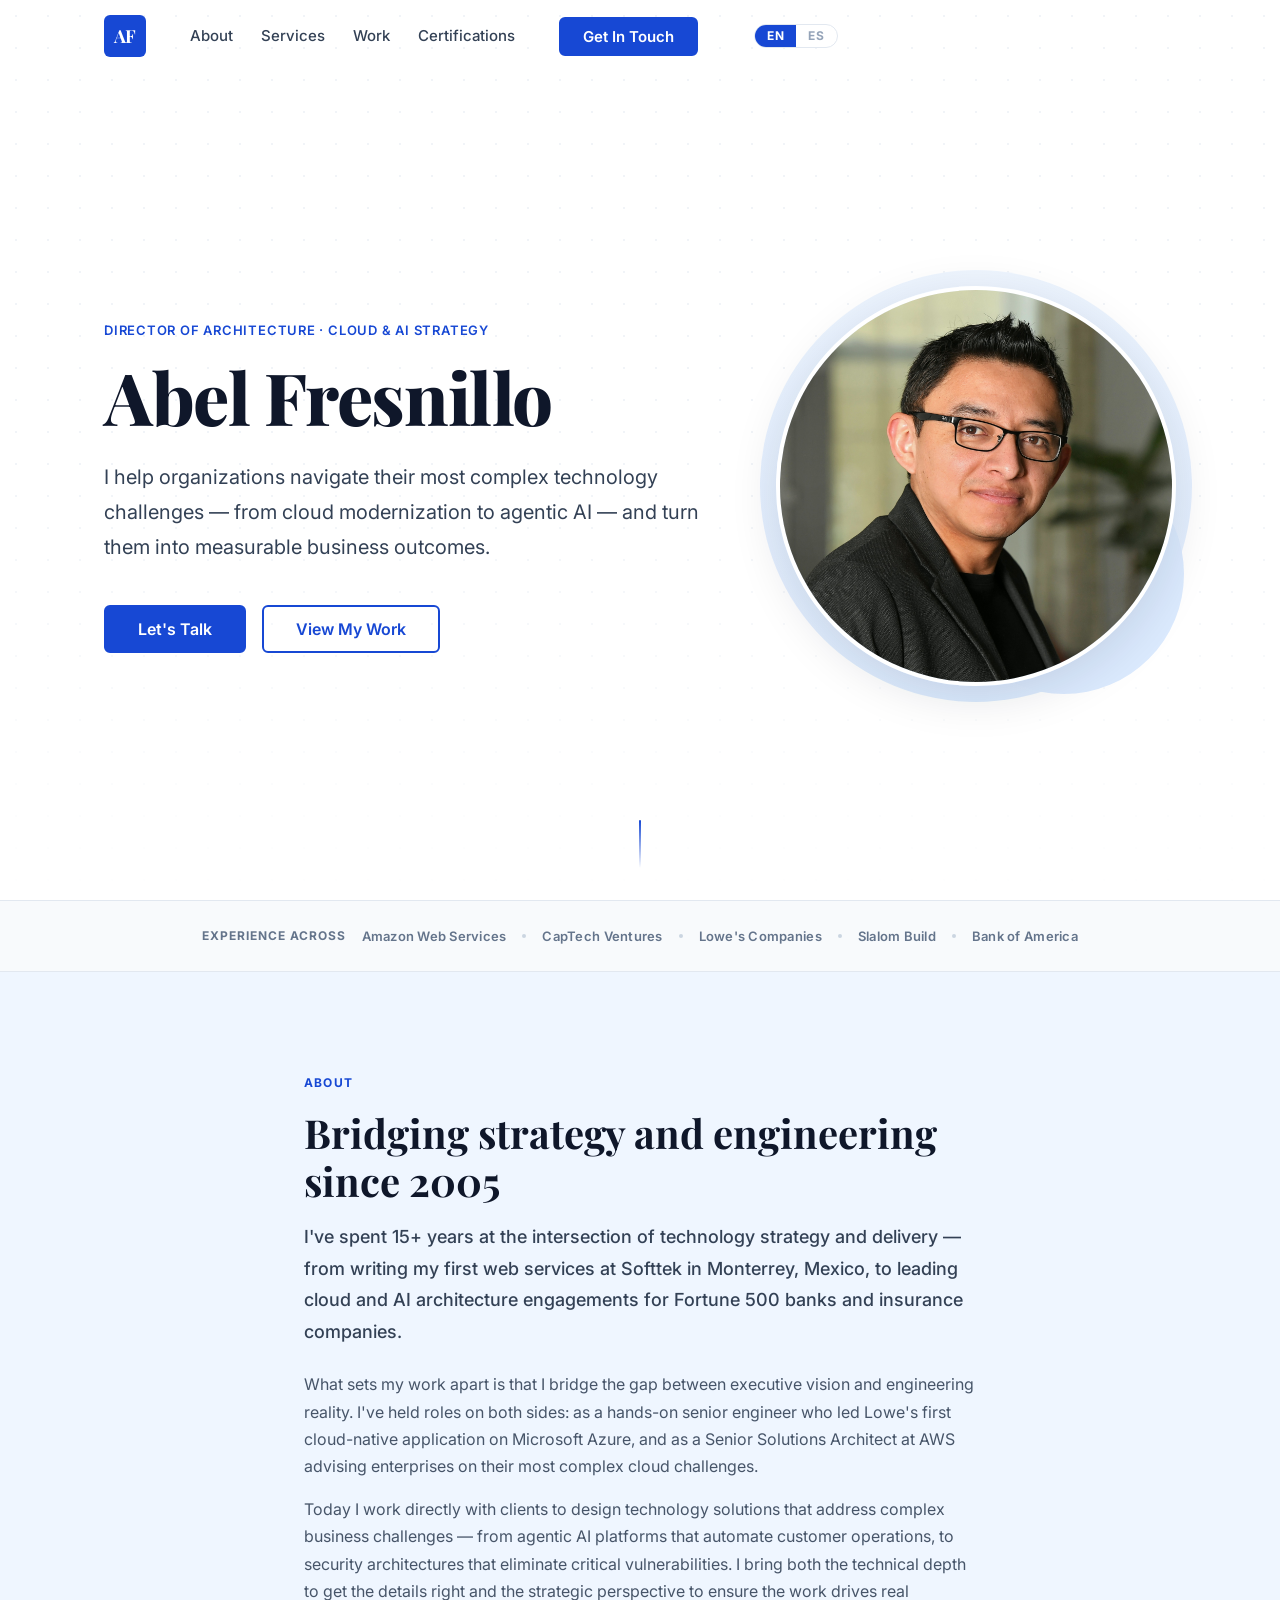
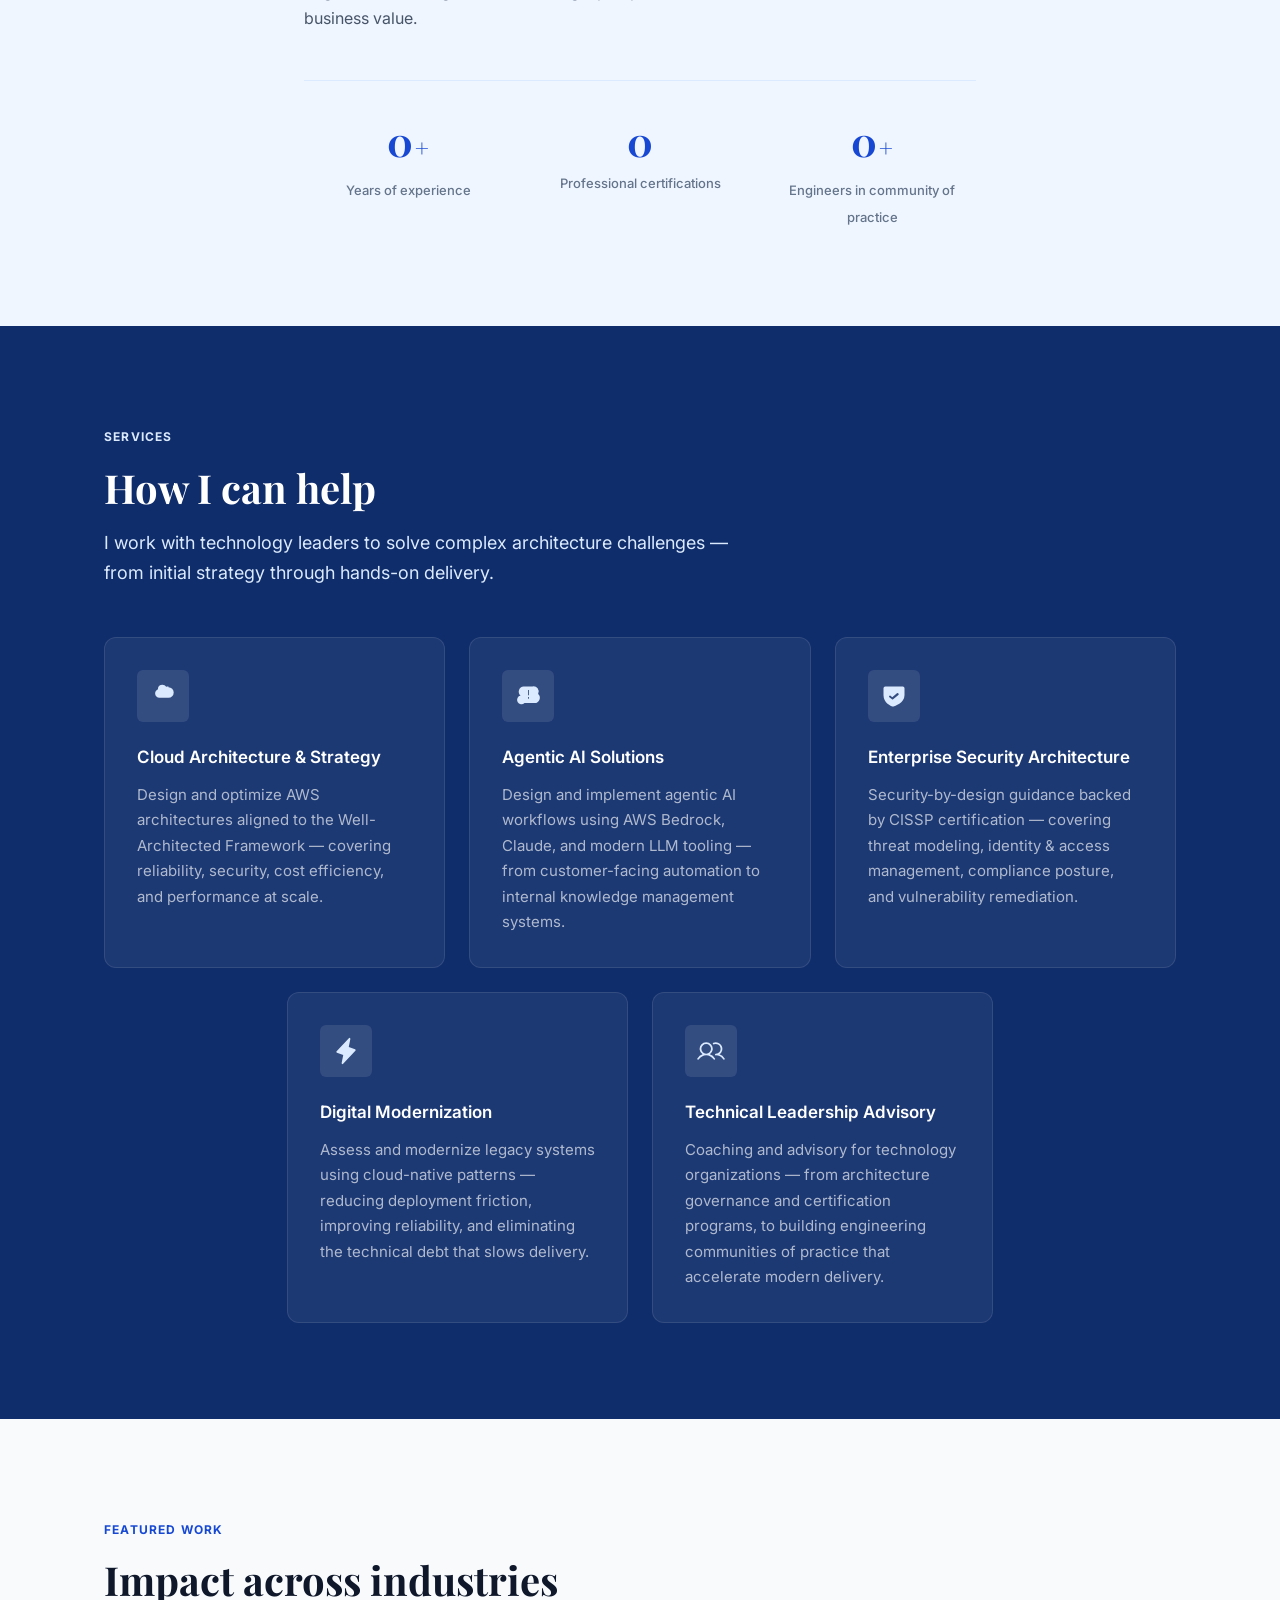
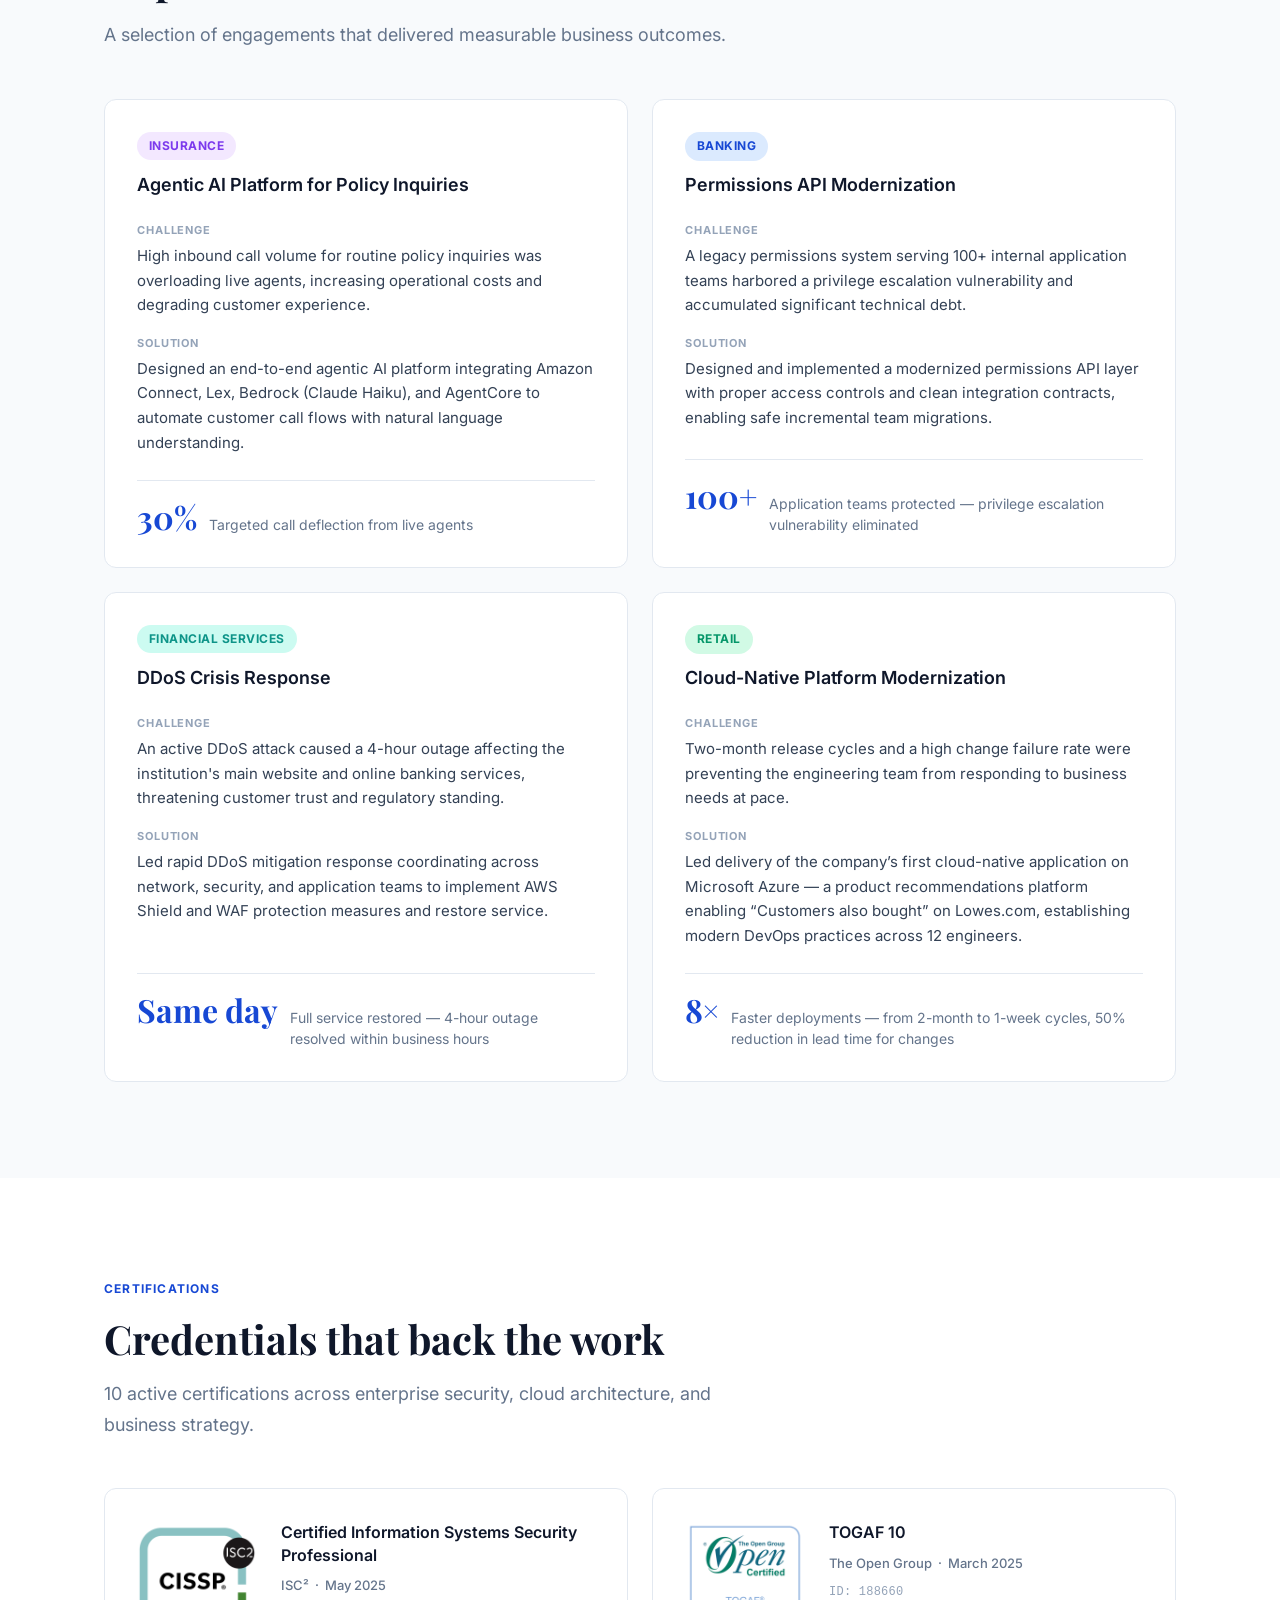
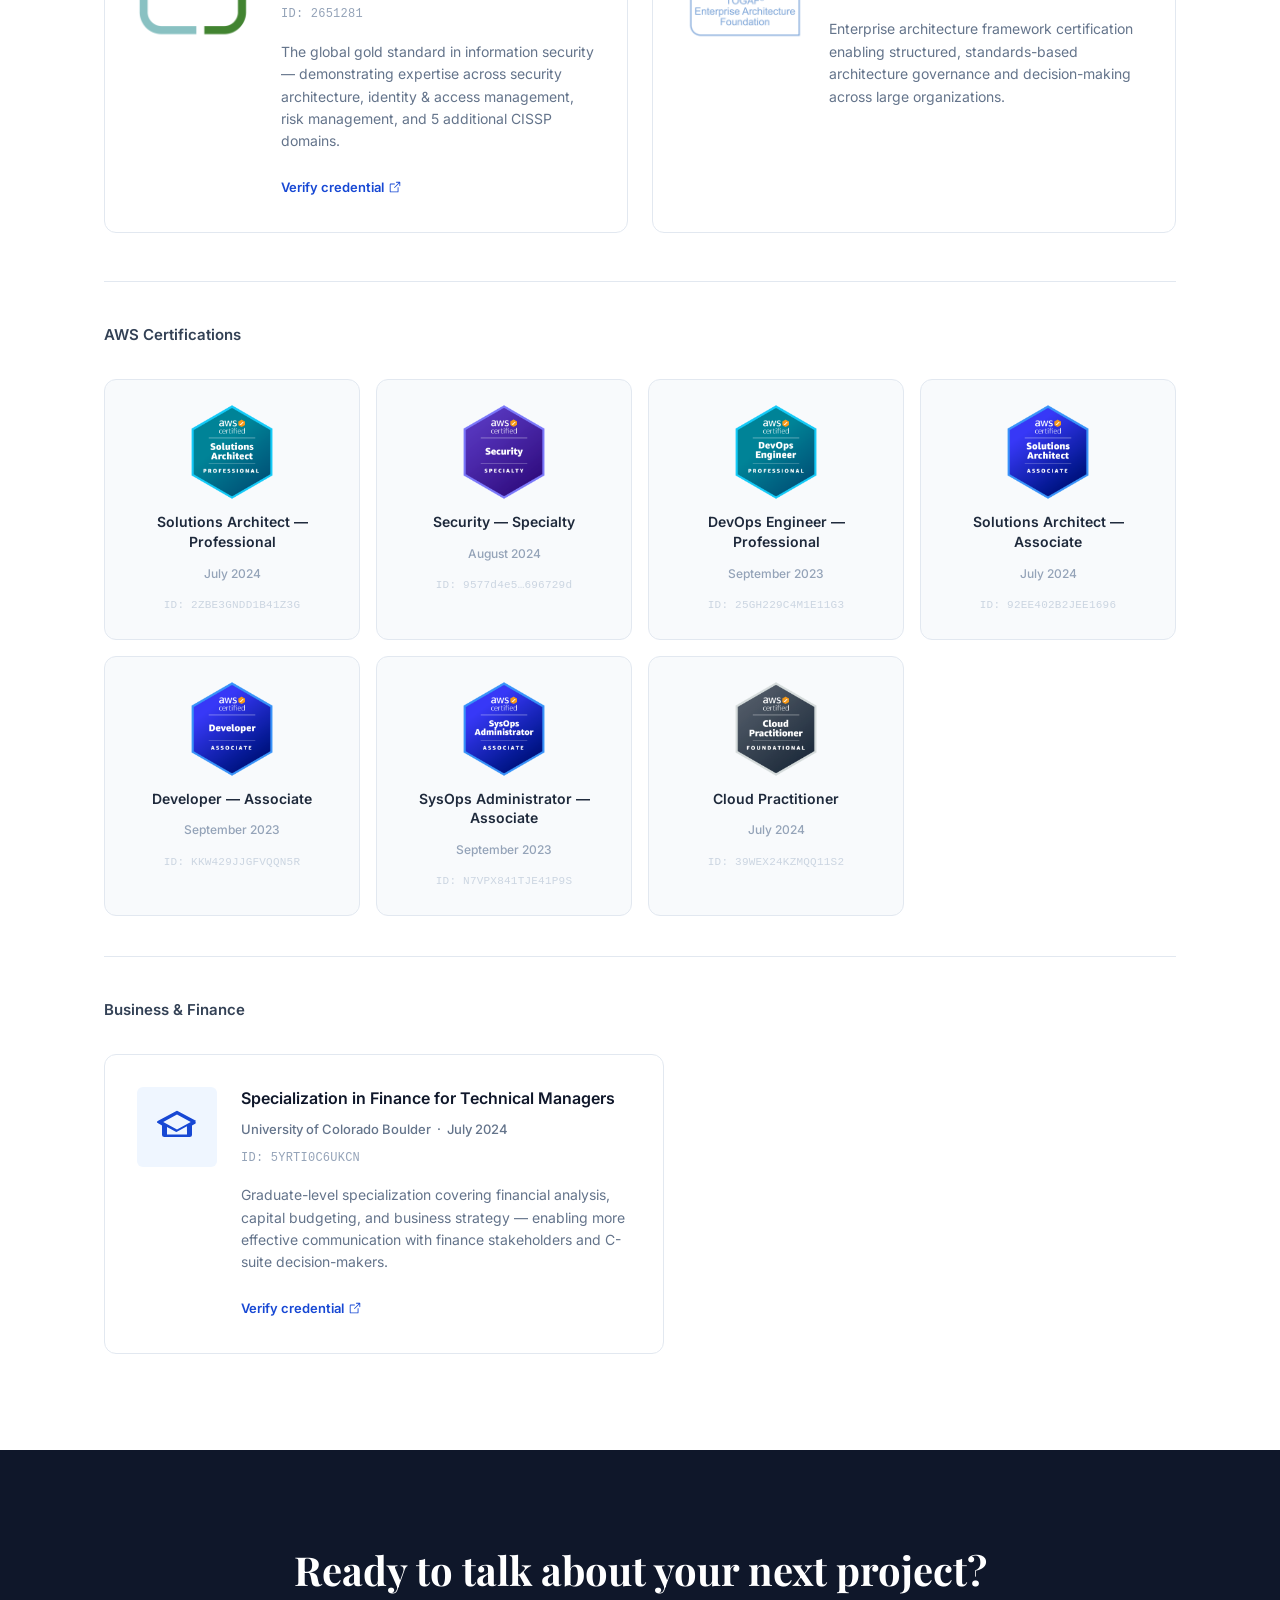
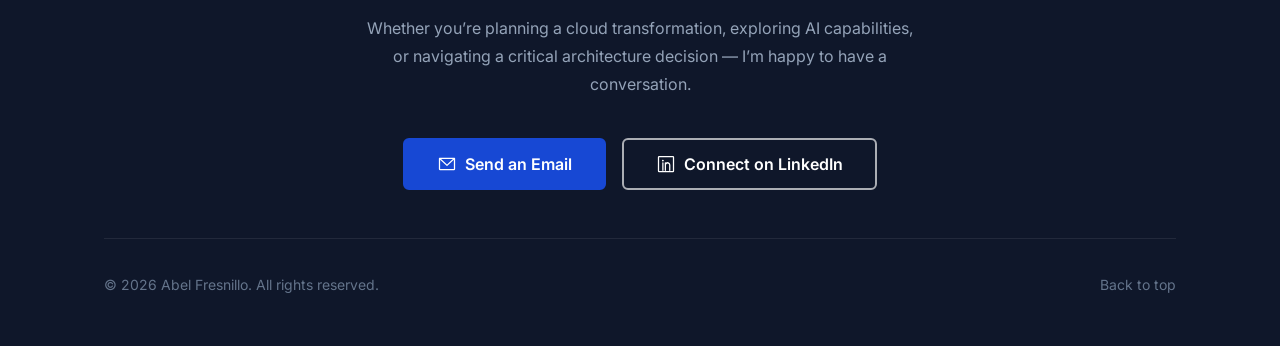
==== commit bb880fcb: "Updates look and feel and adds Spanish language" ====
--- a/index.html
+++ b/index.html
@@ -14,6 +14,9 @@
   <!-- AOS -->
   <link href="https://cdn.jsdelivr.net/npm/aos@2.3.4/dist/aos.css" rel="stylesheet">
 
+  <!-- Favicon -->
+  <link rel="icon" type="image/svg+xml" href="images/favicon.svg">
+
   <!-- Styles -->
   <link rel="stylesheet" href="css/styles.css">
 </head>
@@ -31,15 +34,20 @@
 
       <nav aria-label="Main navigation">
         <ul class="nav-links" role="list">
-          <li><a href="#about">About</a></li>
-          <li><a href="#services">Services</a></li>
-          <li><a href="#work">Work</a></li>
-          <li><a href="#certifications">Certifications</a></li>
-          <li><a href="#articles">Articles</a></li>
+          <li><a href="#about" data-i18n="nav_about">About</a></li>
+          <li><a href="#services" data-i18n="nav_services">Services</a></li>
+          <li><a href="#work" data-i18n="nav_work">Work</a></li>
+          <li><a href="#certifications" data-i18n="nav_certs">Certifications</a></li>
+          <li style="display:none"><a href="#articles" data-i18n="nav_articles">Articles</a></li>
         </ul>
       </nav>
 
-      <a href="mailto:isc.abel@gmail.com?subject=Consulting%20Inquiry" class="btn btn-primary nav-cta">Get In Touch</a>
+      <a href="mailto:isc.abel@gmail.com?subject=Consulting%20Inquiry" class="btn btn-primary nav-cta" data-i18n="nav_cta">Get In Touch</a>
+
+      <div class="lang-toggle" role="group" aria-label="Select language">
+        <button class="lang-toggle-btn is-active" data-lang="en" aria-pressed="true">EN</button>
+        <button class="lang-toggle-btn" data-lang="es" aria-pressed="false">ES</button>
+      </div>
 
       <button class="nav-toggle" aria-label="Open navigation menu" aria-expanded="false" aria-controls="mobile-menu">
         <span class="hamburger-bar"></span>
@@ -51,13 +59,19 @@
     <!-- Mobile menu -->
     <div class="mobile-menu" id="mobile-menu" aria-hidden="true">
       <ul role="list">
-        <li><a href="#about">About</a></li>
-        <li><a href="#services">Services</a></li>
-        <li><a href="#work">Work</a></li>
-        <li><a href="#certifications">Certifications</a></li>
-        <li><a href="#articles">Articles</a></li>
+        <li><a href="#about" data-i18n="nav_about">About</a></li>
+        <li><a href="#services" data-i18n="nav_services">Services</a></li>
+        <li><a href="#work" data-i18n="nav_work">Work</a></li>
+        <li><a href="#certifications" data-i18n="nav_certs">Certifications</a></li>
+        <li style="display:none"><a href="#articles" data-i18n="nav_articles">Articles</a></li>
         <li>
-          <a href="mailto:isc.abel@gmail.com?subject=Consulting%20Inquiry" class="btn btn-primary mobile-cta">Get In Touch</a>
+          <a href="mailto:isc.abel@gmail.com?subject=Consulting%20Inquiry" class="btn btn-primary mobile-cta" data-i18n="nav_cta">Get In Touch</a>
+        </li>
+        <li class="mobile-lang-toggle">
+          <div class="lang-toggle lang-toggle--mobile" role="group" aria-label="Select language">
+            <button class="lang-toggle-btn is-active" data-lang="en" aria-pressed="true">EN</button>
+            <button class="lang-toggle-btn" data-lang="es" aria-pressed="false">ES</button>
+          </div>
         </li>
       </ul>
     </div>
@@ -71,12 +85,12 @@
     <section id="hero" class="hero" aria-label="Introduction">
       <div class="container hero-container">
         <div class="hero-content">
-          <p class="hero-eyebrow">Director of Architecture &nbsp;·&nbsp; Cloud &amp; AI Strategy</p>
+          <p class="hero-eyebrow" data-i18n="hero_eyebrow">Director of Architecture · Cloud &amp; AI Strategy</p>
           <h1 class="hero-name">Abel Fresnillo</h1>
-          <p class="hero-tagline">I help organizations navigate their most complex technology challenges — from cloud modernization to agentic AI — and turn them into measurable business outcomes.</p>
+          <p class="hero-tagline" data-i18n="hero_tagline">I help organizations navigate their most complex technology challenges — from cloud modernization to agentic AI — and turn them into measurable business outcomes.</p>
           <div class="hero-ctas">
-            <a href="mailto:isc.abel@gmail.com?subject=Consulting%20Inquiry" class="btn btn-primary btn-large">Let's Talk</a>
-            <a href="#work" class="btn btn-outline btn-large">View My Work</a>
+            <a href="mailto:isc.abel@gmail.com?subject=Consulting%20Inquiry" class="btn btn-primary btn-large" data-i18n="hero_cta_primary">Let's Talk</a>
+            <a href="#work" class="btn btn-outline btn-large" data-i18n="hero_cta_secondary">View My Work</a>
           </div>
         </div>
         <div class="hero-visual">
@@ -105,7 +119,7 @@
          ============================================================ -->
     <div class="proof-strip" aria-label="Professional experience at">
       <div class="container proof-container">
-        <p class="proof-label">Experience across</p>
+        <p class="proof-label" data-i18n="proof_label">Experience across</p>
         <div class="proof-logos">
           <span class="proof-item">Amazon Web Services</span>
           <span class="proof-dot" aria-hidden="true"></span>
@@ -126,29 +140,29 @@
     <section id="about" class="about section" aria-labelledby="about-heading">
       <div class="container about-container">
         <div class="about-content" data-aos="fade-up">
-          <span class="section-tag">About</span>
-          <h2 id="about-heading" class="section-heading">Bridging strategy and engineering since 2005</h2>
-          <p class="about-lead">I've spent 15+ years at the intersection of technology strategy and delivery — from writing my first web services at Softtek in Monterrey, Mexico, to leading cloud and AI architecture engagements for Fortune 500 banks and insurance companies.</p>
-          <p>What sets my work apart is that I bridge the gap between executive vision and engineering reality. I've held roles on both sides: as a hands-on senior engineer who led Lowe's first cloud-native application on Microsoft Azure, and as a Senior Solutions Architect at AWS advising enterprises on their most complex cloud challenges.</p>
-          <p>Today I work directly with clients to design technology solutions that address complex business challenges — from agentic AI platforms that automate customer operations, to security architectures that eliminate critical vulnerabilities. I bring both the technical depth to get the details right and the strategic perspective to ensure the work drives real business value.</p>
+          <span class="section-tag" data-i18n="about_tag">About</span>
+          <h2 id="about-heading" class="section-heading" data-i18n="about_heading">Bridging strategy and engineering since 2005</h2>
+          <p class="about-lead" data-i18n="about_lead">I've spent 15+ years at the intersection of technology strategy and delivery — from writing my first web services at Softtek in Monterrey, Mexico, to leading cloud and AI architecture engagements for Fortune 500 banks and insurance companies.</p>
+          <p data-i18n="about_p1">What sets my work apart is that I bridge the gap between executive vision and engineering reality. I've held roles on both sides: as a hands-on senior engineer who led Lowe's first cloud-native application on Microsoft Azure, and as a Senior Solutions Architect at AWS advising enterprises on their most complex cloud challenges.</p>
+          <p data-i18n="about_p2">Today I work directly with clients to design technology solutions that address complex business challenges — from agentic AI platforms that automate customer operations, to security architectures that eliminate critical vulnerabilities. I bring both the technical depth to get the details right and the strategic perspective to ensure the work drives real business value.</p>
           <div class="about-stats" aria-label="Key statistics">
             <div class="stat" data-aos="fade-up" data-aos-delay="0">
               <div class="stat-top">
                 <span class="stat-number" data-target="15">0</span><span class="stat-suffix">+</span>
               </div>
-              <span class="stat-label">Years of experience</span>
+              <span class="stat-label" data-i18n="stat_years">Years of experience</span>
             </div>
             <div class="stat" data-aos="fade-up" data-aos-delay="100">
               <div class="stat-top">
                 <span class="stat-number" data-target="9">0</span>
               </div>
-              <span class="stat-label">Professional certifications</span>
+              <span class="stat-label" data-i18n="stat_certs">Professional certifications</span>
             </div>
             <div class="stat" data-aos="fade-up" data-aos-delay="200">
               <div class="stat-top">
                 <span class="stat-number" data-target="500">0</span><span class="stat-suffix">+</span>
               </div>
-              <span class="stat-label">Engineers in community of practice</span>
+              <span class="stat-label" data-i18n="stat_community">Engineers in community of practice</span>
             </div>
           </div>
         </div>
@@ -161,9 +175,9 @@
     <section id="services" class="services section" aria-labelledby="services-heading">
       <div class="container">
         <div class="section-header" data-aos="fade-up">
-          <span class="section-tag">Services</span>
-          <h2 id="services-heading" class="section-heading">How I can help</h2>
-          <p class="section-subheading">I work with technology leaders to solve complex architecture challenges — from initial strategy through hands-on delivery.</p>
+          <span class="section-tag" data-i18n="services_tag">Services</span>
+          <h2 id="services-heading" class="section-heading" data-i18n="services_heading">How I can help</h2>
+          <p class="section-subheading" data-i18n="services_sub">I work with technology leaders to solve complex architecture challenges — from initial strategy through hands-on delivery.</p>
         </div>
 
         <div class="services-grid">
@@ -174,8 +188,8 @@
                 <path d="M178,40c-7.37,0-14.39,1.4-20.81,4.07-7.55-10.84-20.28-18.07-35.19-18.07-22.06,0-40,15.67-40,35a30.41,30.41,0,0,0,.41,4.93C66.47,73.69,56,87.27,56,104c0,22.09,17.91,40,40,40H178a48,48,0,0,0,0-96Z"/>
               </svg>
             </div>
-            <h3 class="service-title">Cloud Architecture &amp; Strategy</h3>
-            <p class="service-description">Design and optimize AWS architectures aligned to the Well-Architected Framework — covering reliability, security, cost efficiency, and performance at scale.</p>
+            <h3 class="service-title" data-i18n="s1_title">Cloud Architecture &amp; Strategy</h3>
+            <p class="service-description" data-i18n="s1_desc">Design and optimize AWS architectures aligned to the Well-Architected Framework — covering reliability, security, cost efficiency, and performance at scale.</p>
           </div>
 
           <div class="service-card" data-aos="fade-up" data-aos-delay="100">
@@ -184,8 +198,8 @@
                 <path d="M220.59,108.9A48,48,0,0,0,168,40H88A48,48,0,0,0,60.06,124.08,40,40,0,1,0,96,192h88a48,48,0,0,0,36.59-83.1ZM136,152H128V136h8Zm0-32H128V72h8Z"/>
               </svg>
             </div>
-            <h3 class="service-title">Agentic AI Solutions</h3>
-            <p class="service-description">Design and implement agentic AI workflows using AWS Bedrock, Claude, and modern LLM tooling — from customer-facing automation to internal knowledge management systems.</p>
+            <h3 class="service-title" data-i18n="s2_title">Agentic AI Solutions</h3>
+            <p class="service-description" data-i18n="s2_desc">Design and implement agentic AI workflows using AWS Bedrock, Claude, and modern LLM tooling — from customer-facing automation to internal knowledge management systems.</p>
           </div>
 
           <div class="service-card" data-aos="fade-up" data-aos-delay="200">
@@ -194,8 +208,8 @@
                 <path d="M208,40H48A16,16,0,0,0,32,56V120c0,70.76,71.6,100.11,80.38,103.5a16,16,0,0,0,11.24,0C132.4,220.11,224,190.76,224,120V56A16,16,0,0,0,208,40Zm-40,78.34-48,40a8,8,0,0,1-10.34,0l-24-20a8,8,0,0,1,10.34-12.24L112,139.5l42.83-35.7A8,8,0,0,1,168,118.34Z"/>
               </svg>
             </div>
-            <h3 class="service-title">Enterprise Security Architecture</h3>
-            <p class="service-description">Security-by-design guidance backed by CISSP certification — covering threat modeling, identity &amp; access management, compliance posture, and vulnerability remediation.</p>
+            <h3 class="service-title" data-i18n="s3_title">Enterprise Security Architecture</h3>
+            <p class="service-description" data-i18n="s3_desc">Security-by-design guidance backed by CISSP certification — covering threat modeling, identity &amp; access management, compliance posture, and vulnerability remediation.</p>
           </div>
 
           <div class="service-card" data-aos="fade-up" data-aos-delay="0">
@@ -204,8 +218,8 @@
                 <path d="M215.79,118.17a8,8,0,0,0-5-5.66L153.18,90.9l14.66-73.33a8,8,0,0,0-13.69-7l-112,120a8,8,0,0,0,3,13l57.63,21.61L88.16,238.43a8,8,0,0,0,13.69,7l112-120A8,8,0,0,0,215.79,118.17Z"/>
               </svg>
             </div>
-            <h3 class="service-title">Digital Modernization</h3>
-            <p class="service-description">Assess and modernize legacy systems using cloud-native patterns — reducing deployment friction, improving reliability, and eliminating the technical debt that slows delivery.</p>
+            <h3 class="service-title" data-i18n="s4_title">Digital Modernization</h3>
+            <p class="service-description" data-i18n="s4_desc">Assess and modernize legacy systems using cloud-native patterns — reducing deployment friction, improving reliability, and eliminating the technical debt that slows delivery.</p>
           </div>
 
           <div class="service-card" data-aos="fade-up" data-aos-delay="100">
@@ -214,8 +228,8 @@
                 <path d="M117.25,157.92a60,60,0,1,0-66.5,0A95.83,95.83,0,0,0,3.53,195.43a8,8,0,1,0,13.4,8.74,80,80,0,0,1,134.14,0,8,8,0,0,0,13.4-8.74A95.83,95.83,0,0,0,117.25,157.92ZM40,108a44,44,0,1,1,44,44A44.05,44.05,0,0,1,40,108Zm210.14,98.7a8,8,0,0,1-11.07-2.33A79.83,79.83,0,0,0,172,168a8,8,0,0,1,0-16,44,44,0,1,0-16.34-84.87,8,8,0,1,1-5.94-14.85,60,60,0,0,1,55.53,105.64,95.83,95.83,0,0,1,47.22,37.51A8,8,0,0,1,250.14,206.7Z"/>
               </svg>
             </div>
-            <h3 class="service-title">Technical Leadership Advisory</h3>
-            <p class="service-description">Coaching and advisory for technology organizations — from architecture governance and certification programs, to building engineering communities of practice that accelerate modern delivery.</p>
+            <h3 class="service-title" data-i18n="s5_title">Technical Leadership Advisory</h3>
+            <p class="service-description" data-i18n="s5_desc">Coaching and advisory for technology organizations — from architecture governance and certification programs, to building engineering communities of practice that accelerate modern delivery.</p>
           </div>
 
         </div>
@@ -228,94 +242,94 @@
     <section id="work" class="work section" aria-labelledby="work-heading">
       <div class="container">
         <div class="section-header" data-aos="fade-up">
-          <span class="section-tag">Featured Work</span>
-          <h2 id="work-heading" class="section-heading">Impact across industries</h2>
-          <p class="section-subheading">A selection of engagements that delivered measurable business outcomes.</p>
+          <span class="section-tag" data-i18n="work_tag">Featured Work</span>
+          <h2 id="work-heading" class="section-heading" data-i18n="work_heading">Impact across industries</h2>
+          <p class="section-subheading" data-i18n="work_sub">A selection of engagements that delivered measurable business outcomes.</p>
         </div>
 
         <div class="work-grid">
 
           <article class="work-card" data-aos="fade-up" data-aos-delay="0">
             <div class="work-card-top">
-              <span class="work-sector sector-insurance">Insurance</span>
-              <h3 class="work-title">Agentic AI Platform for Policy Inquiries</h3>
+              <span class="work-sector sector-insurance" data-i18n="work1_sector">Insurance</span>
+              <h3 class="work-title" data-i18n="work1_title">Agentic AI Platform for Policy Inquiries</h3>
             </div>
             <div class="work-body">
               <div class="work-row">
-                <span class="work-label">Challenge</span>
-                <p class="work-text">High inbound call volume for routine policy inquiries was overloading live agents, increasing operational costs and degrading customer experience.</p>
-              </div>
-              <div class="work-row">
-                <span class="work-label">Solution</span>
-                <p class="work-text">Designed an end-to-end agentic AI platform integrating Amazon Connect, Lex, Bedrock (Claude Haiku), and AgentCore to automate customer call flows with natural language understanding.</p>
+                <span class="work-label" data-i18n="work_label_challenge">Challenge</span>
+                <p class="work-text" data-i18n="work1_challenge">High inbound call volume for routine policy inquiries was overloading live agents, increasing operational costs and degrading customer experience.</p>
+              </div>
+              <div class="work-row">
+                <span class="work-label" data-i18n="work_label_solution">Solution</span>
+                <p class="work-text" data-i18n="work1_solution">Designed an end-to-end agentic AI platform integrating Amazon Connect, Lex, Bedrock (Claude Haiku), and AgentCore to automate customer call flows with natural language understanding.</p>
               </div>
             </div>
             <div class="work-outcome">
               <span class="outcome-value">30%</span>
-              <span class="outcome-label">Targeted call deflection from live agents</span>
+              <span class="outcome-label" data-i18n="work1_outcome_label">Targeted call deflection from live agents</span>
             </div>
           </article>
 
           <article class="work-card" data-aos="fade-up" data-aos-delay="100">
             <div class="work-card-top">
-              <span class="work-sector sector-banking">Banking</span>
-              <h3 class="work-title">Permissions API Modernization</h3>
+              <span class="work-sector sector-banking" data-i18n="work2_sector">Banking</span>
+              <h3 class="work-title" data-i18n="work2_title">Permissions API Modernization</h3>
             </div>
             <div class="work-body">
               <div class="work-row">
-                <span class="work-label">Challenge</span>
-                <p class="work-text">A legacy permissions system serving 100+ internal application teams harbored a privilege escalation vulnerability and accumulated significant technical debt.</p>
-              </div>
-              <div class="work-row">
-                <span class="work-label">Solution</span>
-                <p class="work-text">Designed and implemented a modernized permissions API layer with proper access controls and clean integration contracts, enabling safe incremental team migrations.</p>
+                <span class="work-label" data-i18n="work_label_challenge">Challenge</span>
+                <p class="work-text" data-i18n="work2_challenge">A legacy permissions system serving 100+ internal application teams harbored a privilege escalation vulnerability and accumulated significant technical debt.</p>
+              </div>
+              <div class="work-row">
+                <span class="work-label" data-i18n="work_label_solution">Solution</span>
+                <p class="work-text" data-i18n="work2_solution">Designed and implemented a modernized permissions API layer with proper access controls and clean integration contracts, enabling safe incremental team migrations.</p>
               </div>
             </div>
             <div class="work-outcome">
               <span class="outcome-value">100+</span>
-              <span class="outcome-label">Application teams protected — privilege escalation vulnerability eliminated</span>
+              <span class="outcome-label" data-i18n="work2_outcome_label">Application teams protected — privilege escalation vulnerability eliminated</span>
             </div>
           </article>
 
           <article class="work-card" data-aos="fade-up" data-aos-delay="0">
             <div class="work-card-top">
-              <span class="work-sector sector-financial">Financial Services</span>
-              <h3 class="work-title">DDoS Crisis Response</h3>
+              <span class="work-sector sector-financial" data-i18n="work3_sector">Financial Services</span>
+              <h3 class="work-title" data-i18n="work3_title">DDoS Crisis Response</h3>
             </div>
             <div class="work-body">
               <div class="work-row">
-                <span class="work-label">Challenge</span>
-                <p class="work-text">An active DDoS attack caused a 4-hour outage affecting the institution's main website and online banking services, threatening customer trust and regulatory standing.</p>
-              </div>
-              <div class="work-row">
-                <span class="work-label">Solution</span>
-                <p class="work-text">Led rapid DDoS mitigation response coordinating across network, security, and application teams to implement AWS Shield and WAF protection measures and restore service.</p>
+                <span class="work-label" data-i18n="work_label_challenge">Challenge</span>
+                <p class="work-text" data-i18n="work3_challenge">An active DDoS attack caused a 4-hour outage affecting the institution's main website and online banking services, threatening customer trust and regulatory standing.</p>
+              </div>
+              <div class="work-row">
+                <span class="work-label" data-i18n="work_label_solution">Solution</span>
+                <p class="work-text" data-i18n="work3_solution">Led rapid DDoS mitigation response coordinating across network, security, and application teams to implement AWS Shield and WAF protection measures and restore service.</p>
               </div>
             </div>
             <div class="work-outcome">
-              <span class="outcome-value">Same day</span>
-              <span class="outcome-label">Full service restored — 4-hour outage resolved within business hours</span>
+              <span class="outcome-value" data-i18n="work3_outcome_value">Same day</span>
+              <span class="outcome-label" data-i18n="work3_outcome_label">Full service restored — 4-hour outage resolved within business hours</span>
             </div>
           </article>
 
           <article class="work-card" data-aos="fade-up" data-aos-delay="100">
             <div class="work-card-top">
-              <span class="work-sector sector-retail">Retail</span>
-              <h3 class="work-title">Cloud-Native Platform Modernization</h3>
+              <span class="work-sector sector-retail" data-i18n="work4_sector">Retail</span>
+              <h3 class="work-title" data-i18n="work4_title">Cloud-Native Platform Modernization</h3>
             </div>
             <div class="work-body">
               <div class="work-row">
-                <span class="work-label">Challenge</span>
-                <p class="work-text">Two-month release cycles and a high change failure rate were preventing the engineering team from responding to business needs at pace.</p>
-              </div>
-              <div class="work-row">
-                <span class="work-label">Solution</span>
-                <p class="work-text">Led delivery of the company's first cloud-native application on Microsoft Azure — a product recommendations platform enabling "Customers also bought" on Lowes.com, establishing modern DevOps practices across 12 engineers.</p>
+                <span class="work-label" data-i18n="work_label_challenge">Challenge</span>
+                <p class="work-text" data-i18n="work4_challenge">Two-month release cycles and a high change failure rate were preventing the engineering team from responding to business needs at pace.</p>
+              </div>
+              <div class="work-row">
+                <span class="work-label" data-i18n="work_label_solution">Solution</span>
+                <p class="work-text" data-i18n="work4_solution">Led delivery of the company's first cloud-native application on Microsoft Azure — a product recommendations platform enabling "Customers also bought" on Lowes.com, establishing modern DevOps practices across 12 engineers.</p>
               </div>
             </div>
             <div class="work-outcome">
               <span class="outcome-value">8×</span>
-              <span class="outcome-label">Faster deployments — from 2-month to 1-week cycles, 50% reduction in lead time for changes</span>
+              <span class="outcome-label" data-i18n="work4_outcome_label">Faster deployments — from 2-month to 1-week cycles, 50% reduction in lead time for changes</span>
             </div>
           </article>
 
@@ -329,9 +343,9 @@
     <section id="certifications" class="certifications section" aria-labelledby="certifications-heading">
       <div class="container">
         <div class="section-header" data-aos="fade-up">
-          <span class="section-tag">Certifications</span>
-          <h2 id="certifications-heading" class="section-heading">Credentials that back the work</h2>
-          <p class="section-subheading">10 active certifications across enterprise security, cloud architecture, and business strategy.</p>
+          <span class="section-tag" data-i18n="cert_tag">Certifications</span>
+          <h2 id="certifications-heading" class="section-heading" data-i18n="cert_heading">Credentials that back the work</h2>
+          <p class="section-subheading" data-i18n="cert_sub">10 active certifications across enterprise security, cloud architecture, and business strategy.</p>
         </div>
 
         <!-- Enterprise & Security certifications -->
@@ -351,10 +365,10 @@
               <h3 class="cert-name">Certified Information Systems Security Professional</h3>
               <p class="cert-meta">ISC² &nbsp;·&nbsp; May 2025</p>
               <p class="cert-id">ID: 2651281</p>
-              <p class="cert-note">The global gold standard in information security — demonstrating expertise across security architecture, identity &amp; access management, risk management, and 5 additional CISSP domains.</p>
+              <p class="cert-note" data-i18n="cert_cissp_note">The global gold standard in information security — demonstrating expertise across security architecture, identity &amp; access management, risk management, and 5 additional CISSP domains.</p>
               <a href="https://www.credly.com/badges/0a62e960-ebc7-49ab-9f25-90581467ebf8/public_url"
                  target="_blank" rel="noopener noreferrer" class="cert-verify-link">
-                Verify credential
+                <span data-i18n="cert_verify">Verify credential</span>
                 <svg xmlns="http://www.w3.org/2000/svg" width="14" height="14" viewBox="0 0 256 256" fill="currentColor" aria-hidden="true"><path d="M224,104a8,8,0,0,1-16,0V59.32l-82.34,82.34a8,8,0,0,1-11.32-11.32L196.68,48H152a8,8,0,0,1,0-16h64a8,8,0,0,1,8,8Zm-40,24a8,8,0,0,0-8,8v72H48V80h72a8,8,0,0,0,0-16H48A16,16,0,0,0,32,80V208a16,16,0,0,0,16,16H176a16,16,0,0,0,16-16V136A8,8,0,0,0,184,128Z"/></svg>
               </a>
             </div>
@@ -370,7 +384,7 @@
               <h3 class="cert-name">TOGAF 10</h3>
               <p class="cert-meta">The Open Group &nbsp;·&nbsp; March 2025</p>
               <p class="cert-id">ID: 188660</p>
-              <p class="cert-note">Enterprise architecture framework certification enabling structured, standards-based architecture governance and decision-making across large organizations.</p>
+              <p class="cert-note" data-i18n="cert_togaf_note">Enterprise architecture framework certification enabling structured, standards-based architecture governance and decision-making across large organizations.</p>
             </div>
           </div>
 
@@ -378,7 +392,7 @@
 
         <!-- AWS certifications -->
         <div class="cert-group" data-aos="fade-up">
-          <h3 class="cert-group-label">AWS Certifications</h3>
+          <h3 class="cert-group-label" data-i18n="cert_group_aws">AWS Certifications</h3>
           <div class="cert-aws-grid">
 
             <div class="cert-card cert-card--aws">
@@ -491,7 +505,7 @@
 
         <!-- Business & Finance -->
         <div class="cert-group" data-aos="fade-up">
-          <h3 class="cert-group-label">Business &amp; Finance</h3>
+          <h3 class="cert-group-label" data-i18n="cert_group_fin">Business &amp; Finance</h3>
           <div class="cert-finance-wrap">
             <div class="cert-card cert-card--featured cert-card--finance">
               <div class="cert-badge-wrap cert-badge-wrap--icon" aria-hidden="true">
@@ -503,10 +517,10 @@
                 <h3 class="cert-name">Specialization in Finance for Technical Managers</h3>
                 <p class="cert-meta">University of Colorado Boulder &nbsp;·&nbsp; July 2024</p>
                 <p class="cert-id">ID: 5YRTI0C6UKCN</p>
-                <p class="cert-note">Graduate-level specialization covering financial analysis, capital budgeting, and business strategy — enabling more effective communication with finance stakeholders and C-suite decision-makers.</p>
+                <p class="cert-note" data-i18n="cert_finance_note">Graduate-level specialization covering financial analysis, capital budgeting, and business strategy — enabling more effective communication with finance stakeholders and C-suite decision-makers.</p>
                 <a href="https://www.coursera.org/account/accomplishments/specialization/5YRTI0C6UKCN"
                    target="_blank" rel="noopener noreferrer" class="cert-verify-link">
-                  Verify credential
+                  <span data-i18n="cert_verify">Verify credential</span>
                   <svg xmlns="http://www.w3.org/2000/svg" width="14" height="14" viewBox="0 0 256 256" fill="currentColor" aria-hidden="true"><path d="M224,104a8,8,0,0,1-16,0V59.32l-82.34,82.34a8,8,0,0,1-11.32-11.32L196.68,48H152a8,8,0,0,1,0-16h64a8,8,0,0,1,8,8Zm-40,24a8,8,0,0,0-8,8v72H48V80h72a8,8,0,0,0,0-16H48A16,16,0,0,0,32,80V208a16,16,0,0,0,16,16H176a16,16,0,0,0,16-16V136A8,8,0,0,0,184,128Z"/></svg>
                 </a>
               </div>
@@ -520,12 +534,12 @@
     <!-- ============================================================
          ARTICLES
          ============================================================ -->
-    <section id="articles" class="articles section" aria-labelledby="articles-heading">
+    <section id="articles" class="articles section" aria-labelledby="articles-heading" style="display:none">
       <div class="container">
         <div class="section-header" data-aos="fade-up">
-          <span class="section-tag">Insights</span>
-          <h2 id="articles-heading" class="section-heading">Perspectives on technology that matters</h2>
-          <p class="section-subheading">Practical writing on cloud architecture, agentic AI, enterprise security, and modern software delivery — from the field.</p>
+          <span class="section-tag" data-i18n="articles_tag">Insights</span>
+          <h2 id="articles-heading" class="section-heading" data-i18n="articles_heading">Perspectives on technology that matters</h2>
+          <p class="section-subheading" data-i18n="articles_sub">Practical writing on cloud architecture, agentic AI, enterprise security, and modern software delivery — from the field.</p>
         </div>
 
         <div class="articles-coming-soon" data-aos="fade-up">
@@ -535,16 +549,16 @@
                 <path d="M213.66,82.34l-56-56A8,8,0,0,0,152,24H56A16,16,0,0,0,40,40V216a16,16,0,0,0,16,16H200a16,16,0,0,0,16-16V88A8,8,0,0,0,213.66,82.34ZM160,51.31,188.69,80H160ZM200,216H56V40h88V88a8,8,0,0,0,8,8h48V216Zm-32-80a8,8,0,0,1-8,8H96a8,8,0,0,1,0-16h64A8,8,0,0,1,168,136Zm0,32a8,8,0,0,1-8,8H96a8,8,0,0,1,0-16h64A8,8,0,0,1,168,168Z"/>
               </svg>
             </div>
-            <h3 class="coming-soon-title">Articles launching soon</h3>
-            <p class="coming-soon-body">I'm writing practical, field-tested perspectives on the topics I work with every day. Here's what's coming:</p>
+            <h3 class="coming-soon-title" data-i18n="coming_soon_title">Articles launching soon</h3>
+            <p class="coming-soon-body" data-i18n="coming_soon_body">I'm writing practical, field-tested perspectives on the topics I work with every day. Here's what's coming:</p>
             <div class="topic-chips" role="list" aria-label="Upcoming article topics">
-              <span class="topic-chip" role="listitem">Agentic AI in Financial Services</span>
-              <span class="topic-chip" role="listitem">AWS Well-Architected for Regulated Industries</span>
-              <span class="topic-chip" role="listitem">Security Architecture Patterns for the Enterprise</span>
-              <span class="topic-chip" role="listitem">Cloud Migration Lessons from the Field</span>
-              <span class="topic-chip" role="listitem">Building Engineering Communities of Practice</span>
-            </div>
-            <a href="articles/index.html" class="btn btn-primary">Go to Articles</a>
+              <span class="topic-chip" role="listitem" data-i18n="topic1">Agentic AI in Financial Services</span>
+              <span class="topic-chip" role="listitem" data-i18n="topic2">AWS Well-Architected for Regulated Industries</span>
+              <span class="topic-chip" role="listitem" data-i18n="topic3">Security Architecture Patterns for the Enterprise</span>
+              <span class="topic-chip" role="listitem" data-i18n="topic4">Cloud Migration Lessons from the Field</span>
+              <span class="topic-chip" role="listitem" data-i18n="topic5">Building Engineering Communities of Practice</span>
+            </div>
+            <a href="articles/index.html" class="btn btn-primary" data-i18n="articles_btn" style="display:none">Go to Articles</a>
           </div>
         </div>
       </div>
@@ -558,28 +572,27 @@
   <footer id="contact" class="site-footer" aria-labelledby="contact-heading">
     <div class="container footer-container">
       <div class="footer-content" data-aos="fade-up">
-        <h2 id="contact-heading" class="footer-heading">Ready to talk about your next project?</h2>
-        <p class="footer-subheading">Whether you're planning a cloud transformation, exploring AI capabilities, or navigating a critical architecture decision — I'm happy to have a conversation.</p>
+        <h2 id="contact-heading" class="footer-heading" data-i18n="footer_heading">Ready to talk about your next project?</h2>
+        <p class="footer-subheading" data-i18n="footer_sub">Whether you're planning a cloud transformation, exploring AI capabilities, or navigating a critical architecture decision — I'm happy to have a conversation.</p>
         <div class="footer-actions">
           <a href="mailto:isc.abel@gmail.com?subject=Consulting%20Inquiry" class="btn btn-primary btn-large">
             <svg xmlns="http://www.w3.org/2000/svg" width="20" height="20" viewBox="0 0 256 256" fill="currentColor" aria-hidden="true">
               <path d="M224,48H32a8,8,0,0,0-8,8V192a16,16,0,0,0,16,16H216a16,16,0,0,0,16-16V56A8,8,0,0,0,224,48ZM203.43,64,128,133.15,52.57,64ZM216,192H40V74.19l82.59,75.71a8,8,0,0,0,10.82,0L216,74.19Z"/>
             </svg>
-            Send an Email
+            <span data-i18n="footer_email_btn">Send an Email</span>
           </a>
-          <!-- TODO: Replace href with your actual LinkedIn URL -->
           <a href="https://www.linkedin.com/in/abel-fresnillo" target="_blank" rel="noopener noreferrer" class="btn btn-outline-light btn-large">
             <svg xmlns="http://www.w3.org/2000/svg" width="20" height="20" viewBox="0 0 256 256" fill="currentColor" aria-hidden="true">
               <path d="M216,24H40A16,16,0,0,0,24,40V216a16,16,0,0,0,16,16H216a16,16,0,0,0,16-16V40A16,16,0,0,0,216,24Zm0,192H40V40H216V216ZM96,112v96a8,8,0,0,1-16,0V112a8,8,0,0,1,16,0Zm88,28v68a8,8,0,0,1-16,0V140a20,20,0,0,0-40,0v68a8,8,0,0,1-16,0V112a8,8,0,0,1,15.79-1.78A36,36,0,0,1,184,140ZM100,84A12,12,0,1,1,88,72,12,12,0,0,1,100,84Z"/>
             </svg>
-            Connect on LinkedIn
+            <span data-i18n="footer_linkedin_btn">Connect on LinkedIn</span>
           </a>
         </div>
       </div>
       <div class="footer-bottom">
-        <p class="footer-copyright">&copy; 2026 Abel Fresnillo. All rights reserved.</p>
+        <p class="footer-copyright" data-i18n="footer_copyright">&copy; 2026 Abel Fresnillo. All rights reserved.</p>
         <nav aria-label="Footer navigation">
-          <a href="#hero">Back to top</a>
+          <a href="#hero" data-i18n="footer_back_top">Back to top</a>
         </nav>
       </div>
     </div>
@@ -587,6 +600,8 @@
 
   <!-- AOS -->
   <script src="https://cdn.jsdelivr.net/npm/aos@2.3.4/dist/aos.js"></script>
+  <!-- Translations -->
+  <script src="js/translations.js"></script>
   <!-- Main JS -->
   <script src="js/main.js"></script>
 
--- a/css/styles.css
+++ b/css/styles.css
@@ -5,9 +5,8 @@
   /* Primary — Deep Blue */
   --color-primary-900: #0f2d6b;
   --color-primary-800: #1340a8;
-  --color-primary-700: #1a4fc4;
-  --color-primary-600: #1a56db;
-  --color-primary-500: #2563eb;
+  --color-primary-700: #1540b0;
+  --color-primary-600: #1748d4;
   --color-primary-100: #dbeafe;
   --color-primary-050: #eff6ff;
 
@@ -15,6 +14,7 @@
   --color-neutral-900: #0f172a;
   --color-neutral-800: #1e293b;
   --color-neutral-700: #334155;
+  --color-neutral-600: #475569;
   --color-neutral-500: #64748b;
   --color-neutral-400: #94a3b8;
   --color-neutral-300: #cbd5e1;
@@ -30,7 +30,7 @@
   --color-sector-insurance-bg: #f3e8ff;
   --color-sector-insurance-text: #7c3aed;
   --color-sector-banking-bg: #dbeafe;
-  --color-sector-banking-text: #1a56db;
+  --color-sector-banking-text: #1748d4;
   --color-sector-financial-bg: #ccfbf1;
   --color-sector-financial-text: #0d9488;
   --color-sector-retail-bg: #d1fae5;
@@ -237,7 +237,7 @@
   background-color: var(--color-primary-700);
   border-color: var(--color-primary-700);
   color: #ffffff;
-  box-shadow: 0 4px 14px rgba(26, 86, 219, 0.35);
+  box-shadow: 0 4px 14px rgba(23, 72, 212, 0.35);
 }
 
 .btn-outline {
@@ -254,13 +254,13 @@
 .btn-outline-light {
   background-color: transparent;
   color: #ffffff;
-  border-color: rgba(255, 255, 255, 0.4);
+  border-color: rgba(255, 255, 255, 0.65);
 }
 
 .btn-outline-light:hover {
   background-color: rgba(255, 255, 255, 0.1);
   color: #ffffff;
-  border-color: rgba(255, 255, 255, 0.7);
+  border-color: rgba(255, 255, 255, 0.9);
 }
 
 .btn-large {
@@ -420,7 +420,6 @@
 
 /* Mobile menu */
 .mobile-menu {
-  display: none;
   position: fixed;
   top: var(--nav-height);
   left: 0;
@@ -431,13 +430,17 @@
   z-index: 99;
   transform: translateY(-8px);
   opacity: 0;
-  transition: transform var(--transition-base), opacity var(--transition-base);
+  visibility: hidden;
+  pointer-events: none;
+  transition: transform var(--transition-base), opacity var(--transition-base), visibility 0s var(--transition-base);
 }
 
 .mobile-menu.is-open {
-  display: block;
   transform: translateY(0);
   opacity: 1;
+  visibility: visible;
+  pointer-events: auto;
+  transition: transform var(--transition-base), opacity var(--transition-base), visibility 0s 0s;
 }
 
 .mobile-menu ul {
@@ -562,7 +565,7 @@
 
 .hero-tagline {
   font-size: clamp(1rem, 1.5vw + 0.5rem, 1.25rem);
-  color: var(--color-neutral-500);
+  color: var(--color-neutral-700);
   line-height: 1.75;
   max-width: 52ch;
   margin-bottom: var(--space-10);
@@ -701,7 +704,7 @@
   font-weight: 700;
   letter-spacing: 0.08em;
   text-transform: uppercase;
-  color: var(--color-neutral-400);
+  color: var(--color-neutral-500);
   flex-shrink: 0;
   max-width: none;
 }
@@ -811,7 +814,48 @@
    SERVICES
    ========================================================================== */
 .services {
-  background-color: var(--color-surface);
+  background-color: var(--color-primary-900);
+}
+
+.services .section-tag {
+  color: var(--color-primary-100);
+}
+
+.services .section-heading {
+  color: #ffffff;
+}
+
+.services .section-subheading {
+  color: var(--color-primary-100);
+}
+
+.services .service-card {
+  background-color: rgba(255, 255, 255, 0.06);
+  border-color: rgba(255, 255, 255, 0.1);
+}
+
+.services .service-card:hover {
+  border-color: rgba(255, 255, 255, 0.22);
+  box-shadow: 0 4px 24px rgba(0, 0, 0, 0.3);
+  transform: translateY(-3px);
+}
+
+.services .service-icon {
+  background-color: rgba(255, 255, 255, 0.1);
+  color: var(--color-primary-100);
+}
+
+.services .service-card:hover .service-icon {
+  background-color: #ffffff;
+  color: var(--color-primary-600);
+}
+
+.services .service-title {
+  color: #ffffff;
+}
+
+.services .service-description {
+  color: rgba(255, 255, 255, 0.65);
 }
 
 .services-grid {
@@ -1071,7 +1115,7 @@
   display: flex;
   align-items: center;
   justify-content: center;
-  background-color: rgba(26, 86, 219, 0.82);
+  background-color: rgba(23, 72, 212, 0.82);
   color: #ffffff;
   font-size: 0.75rem;
   font-weight: 700;
@@ -1411,6 +1455,65 @@
 }
 
 /* ==========================================================================
+   LANGUAGE TOGGLE
+   ========================================================================== */
+.lang-toggle {
+  display: none;
+  align-items: center;
+  border: 1px solid var(--color-neutral-200);
+  border-radius: var(--radius-full);
+  overflow: hidden;
+  flex-shrink: 0;
+}
+
+@media (min-width: 768px) {
+  .lang-toggle {
+    display: flex;
+    margin-left: var(--space-6);
+  }
+}
+
+.lang-toggle--mobile {
+  display: flex;
+  width: fit-content;
+}
+
+.lang-toggle-btn {
+  background: none;
+  border: none;
+  padding: 0.3rem 0.75rem;
+  font-family: var(--font-body);
+  font-size: 0.75rem;
+  font-weight: 700;
+  letter-spacing: 0.06em;
+  color: var(--color-neutral-400);
+  cursor: pointer;
+  transition: background-color var(--transition-fast), color var(--transition-fast);
+  line-height: 1;
+  min-width: 40px;
+  text-align: center;
+}
+
+.lang-toggle-btn.is-active {
+  background-color: var(--color-primary-600);
+  color: #ffffff;
+}
+
+.lang-toggle-btn:hover:not(.is-active) {
+  background-color: var(--color-neutral-100);
+  color: var(--color-neutral-700);
+}
+
+.lang-toggle-btn:focus-visible {
+  outline: 2px solid var(--color-primary-600);
+  outline-offset: -2px;
+}
+
+.mobile-lang-toggle {
+  padding-top: var(--space-2);
+}
+
+/* ==========================================================================
    REDUCED MOTION
    ========================================================================== */
 @media (prefers-reduced-motion: reduce) {
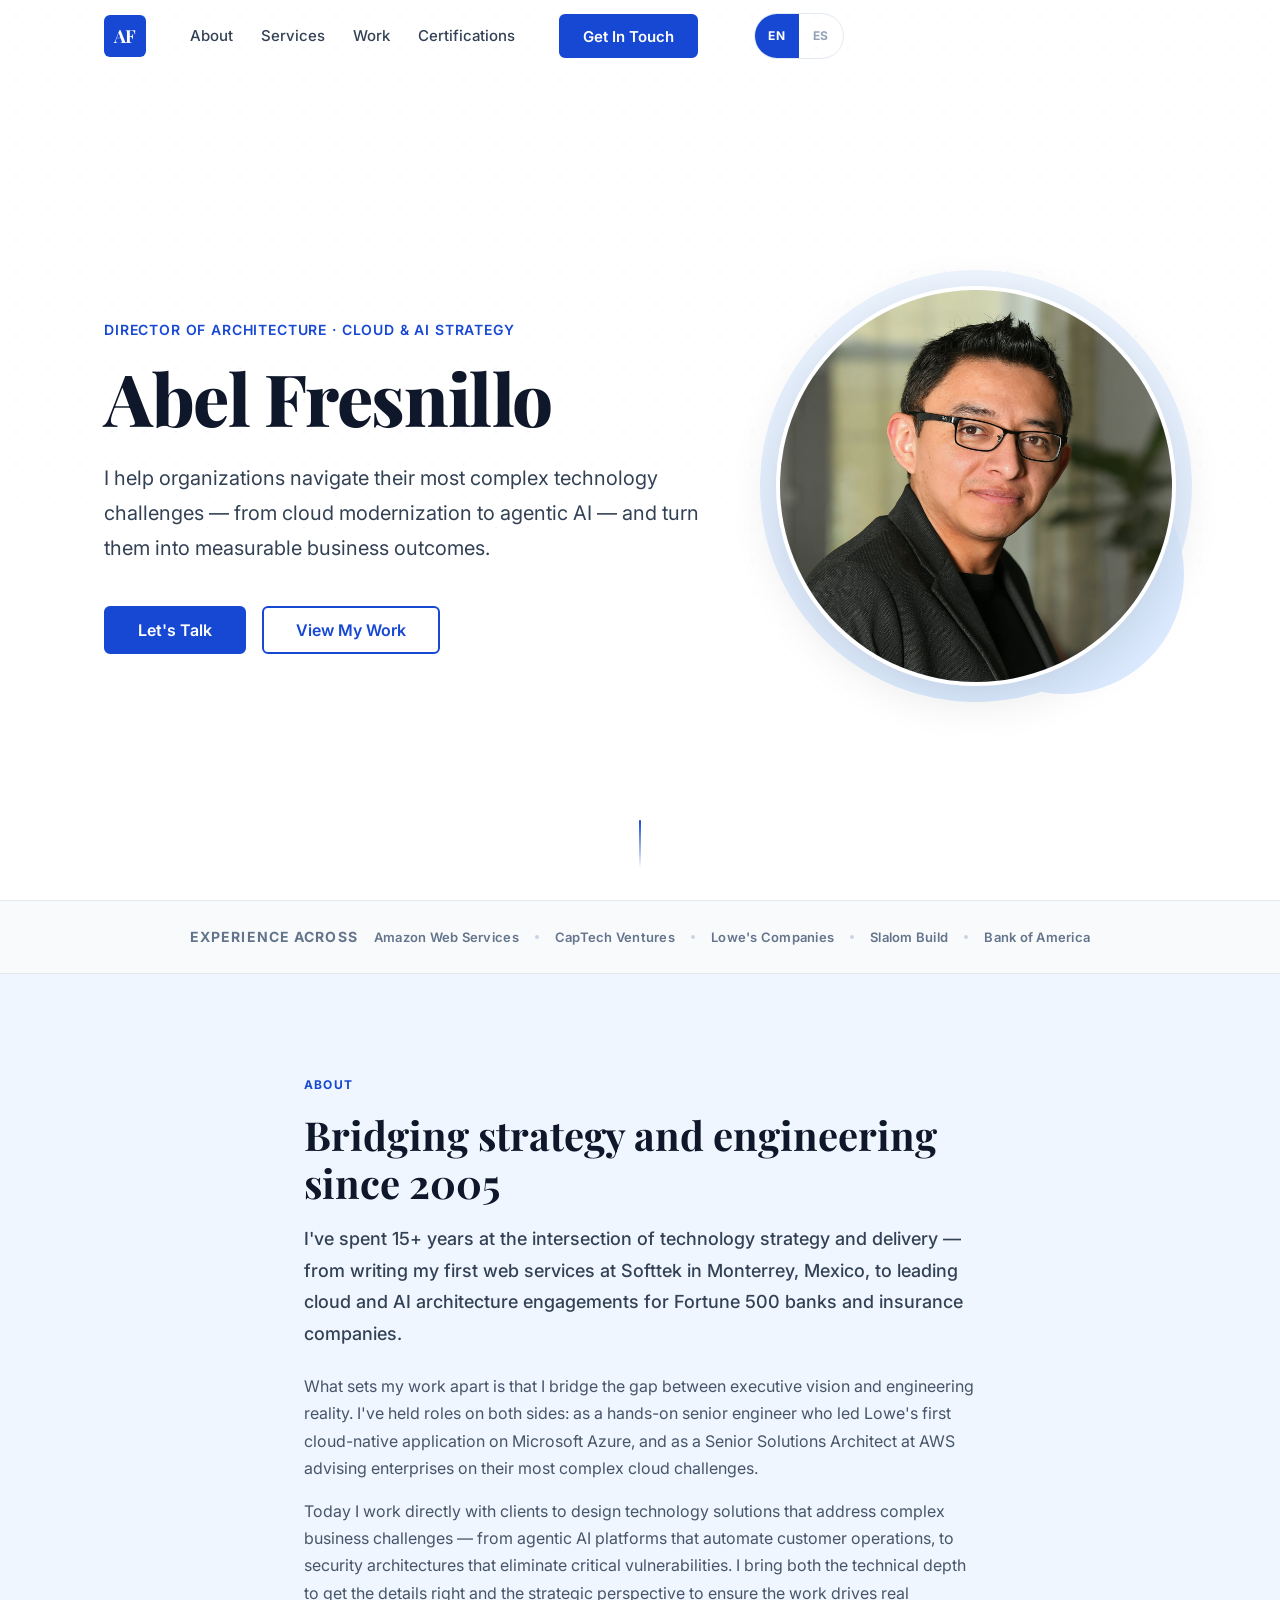
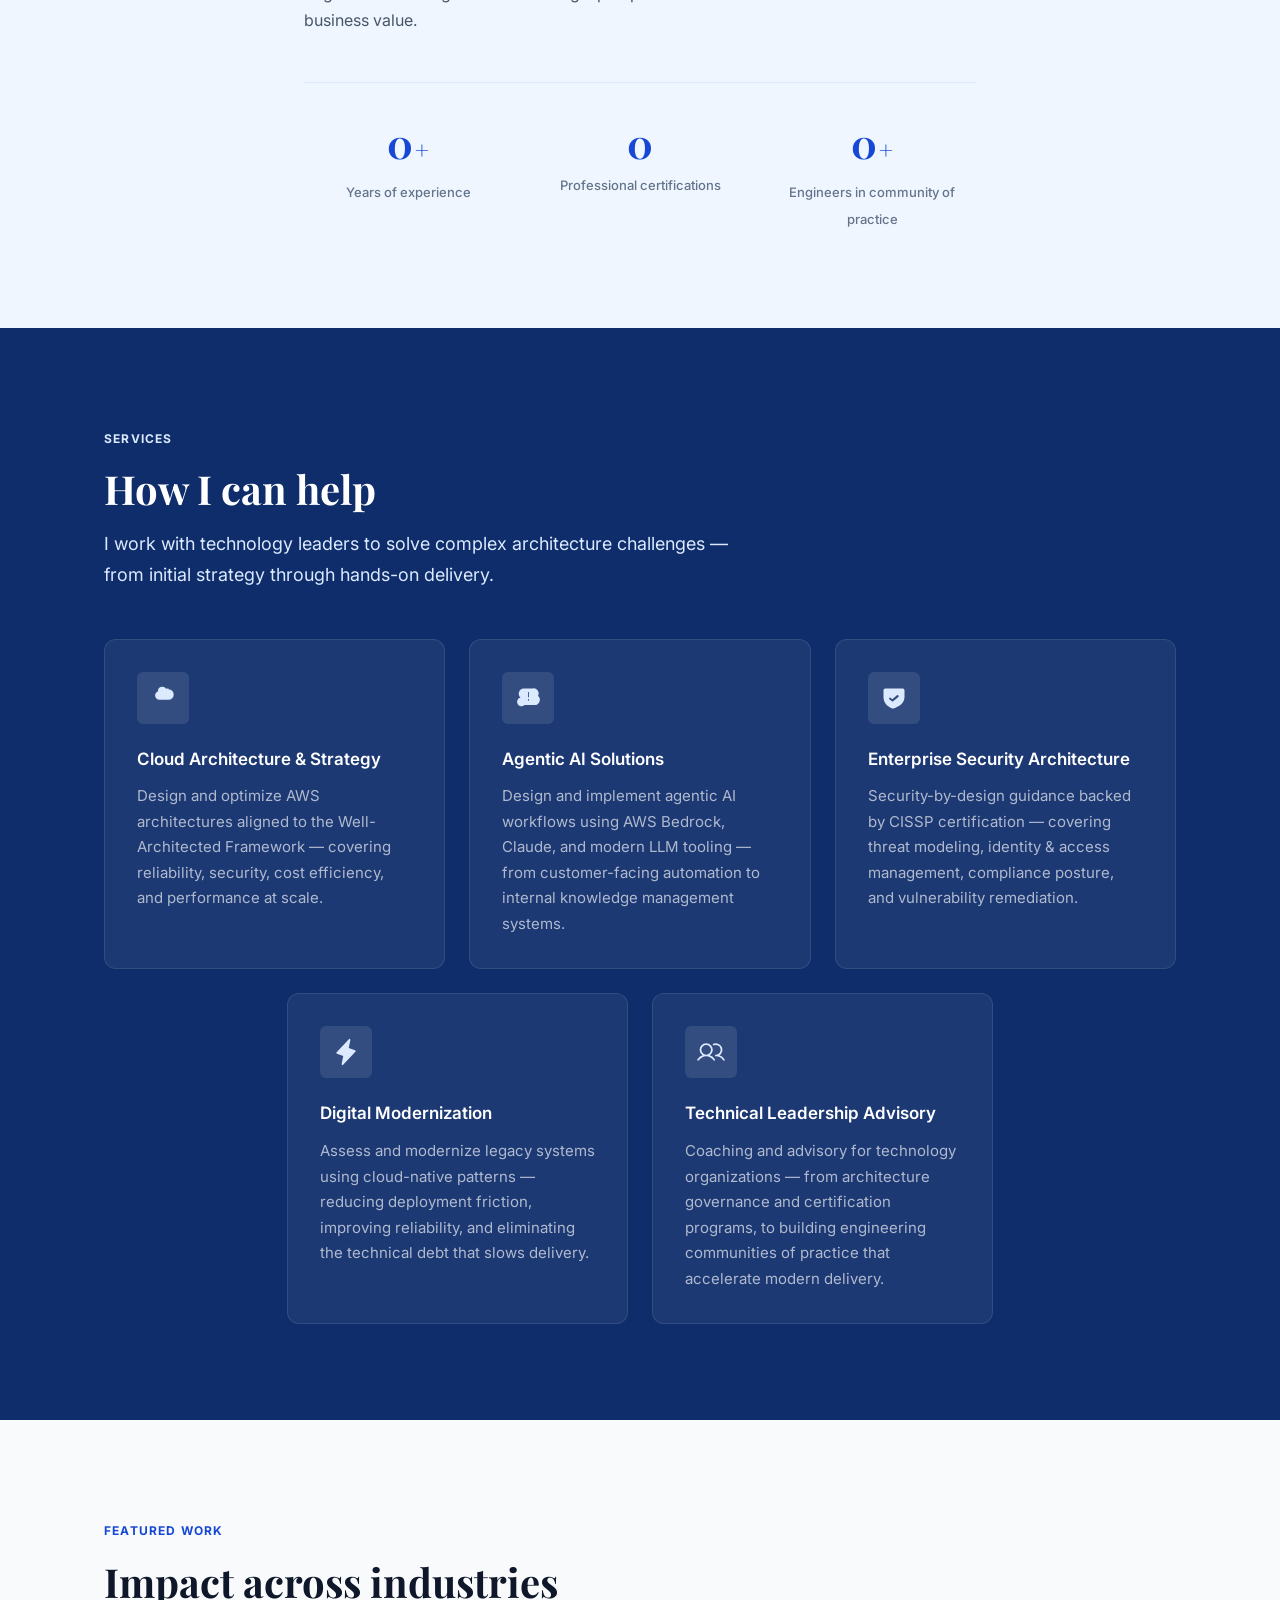
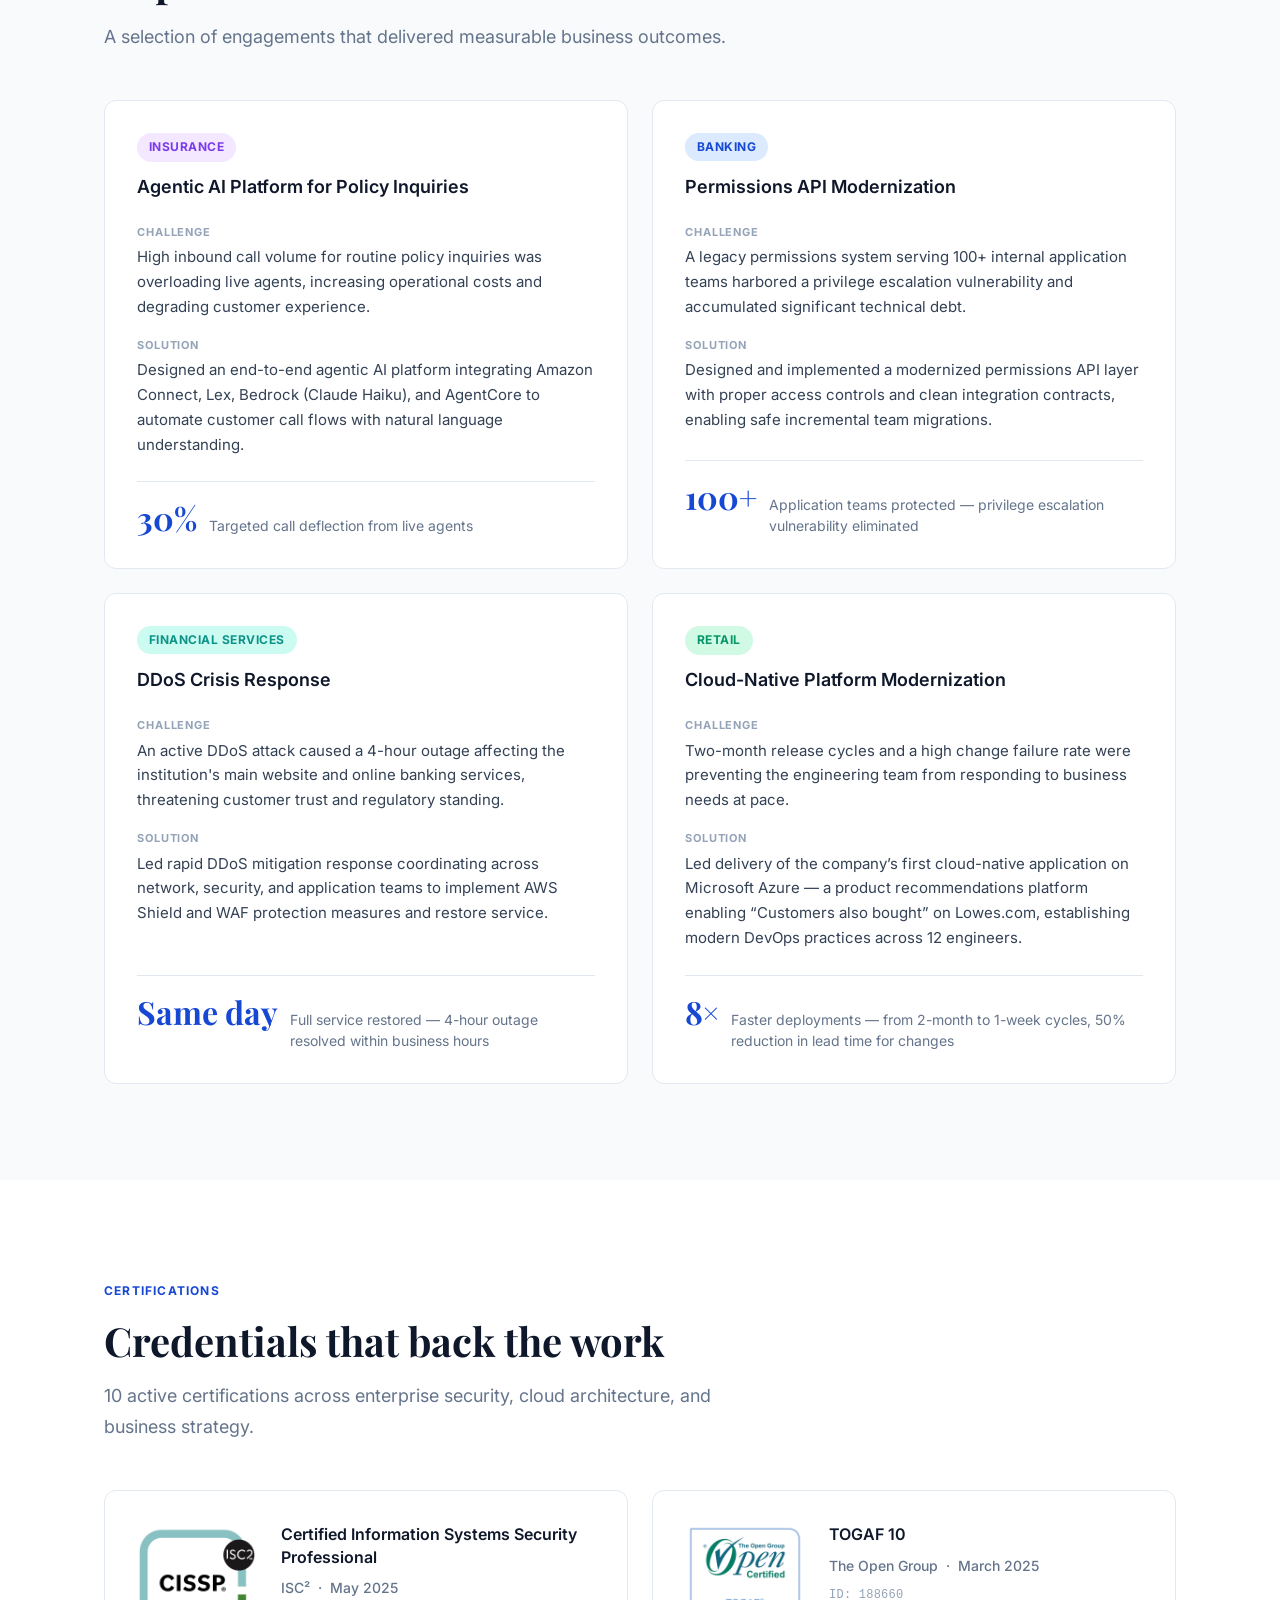
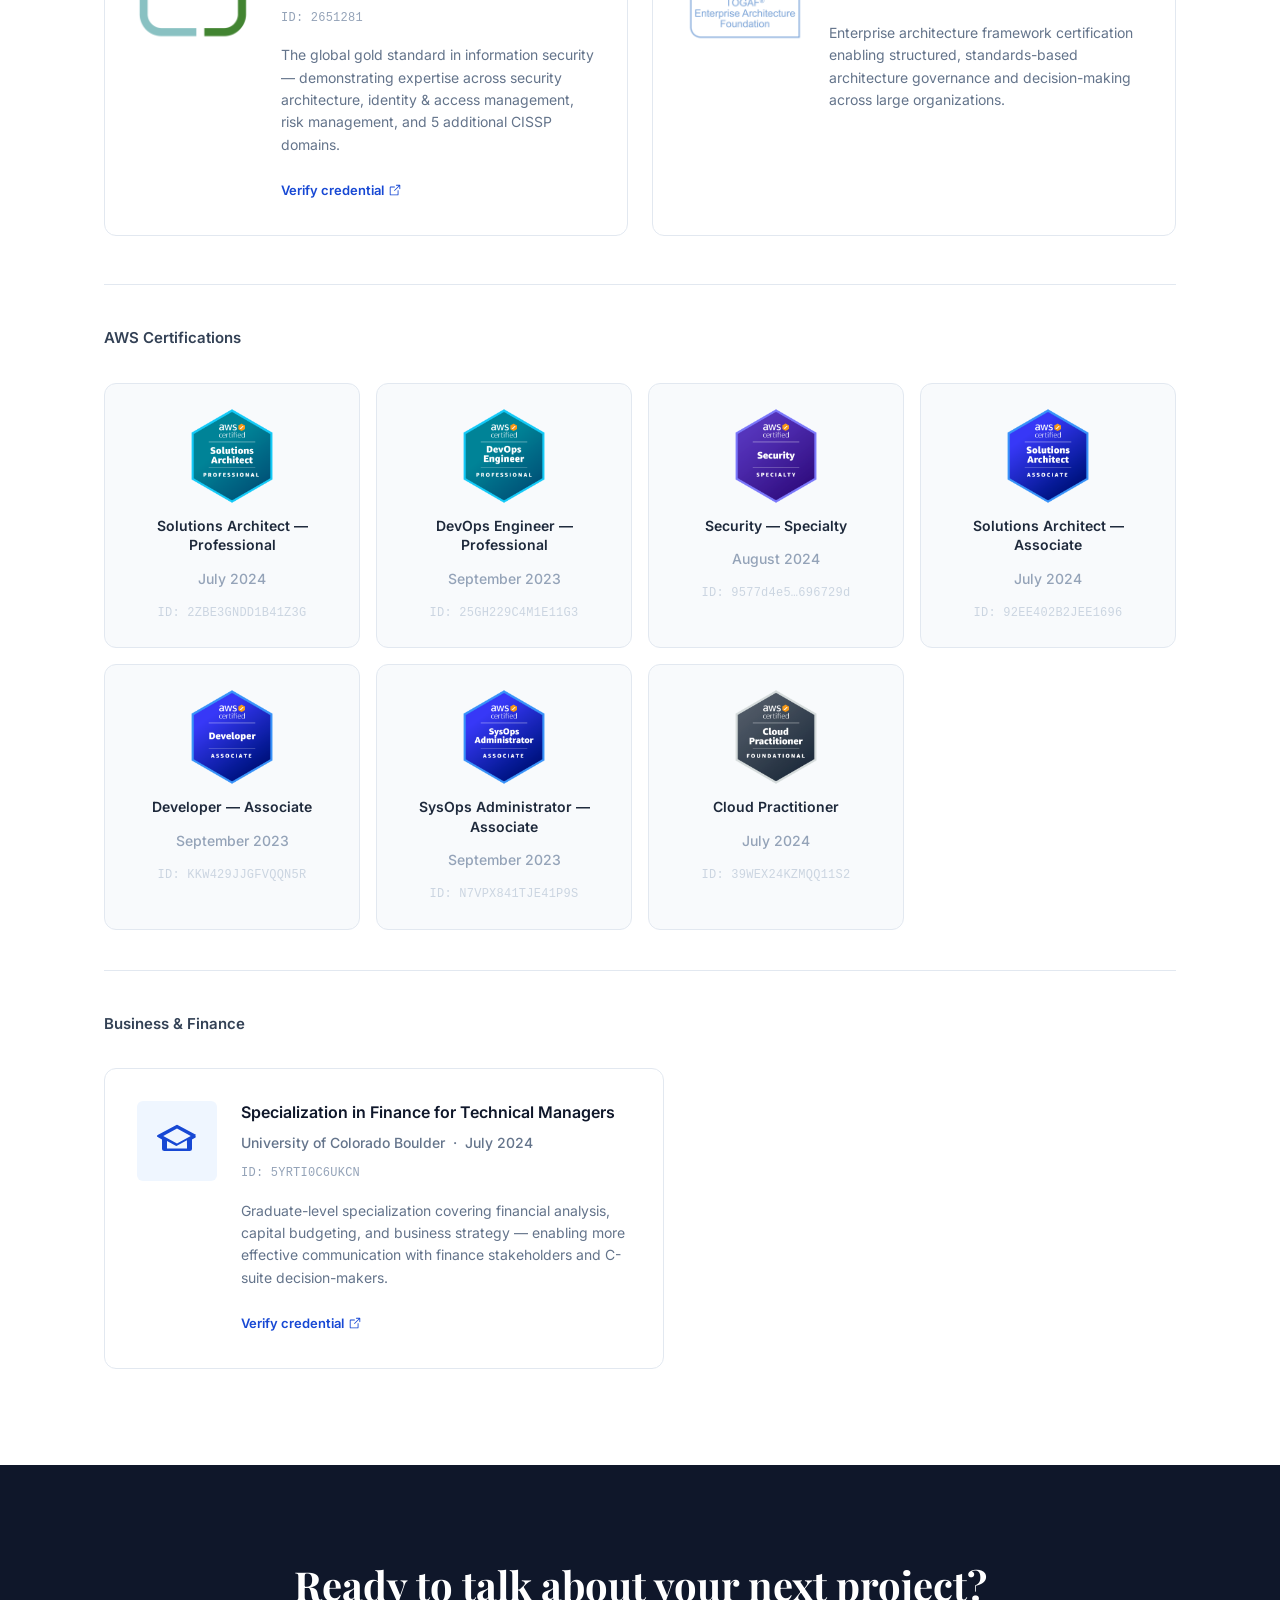
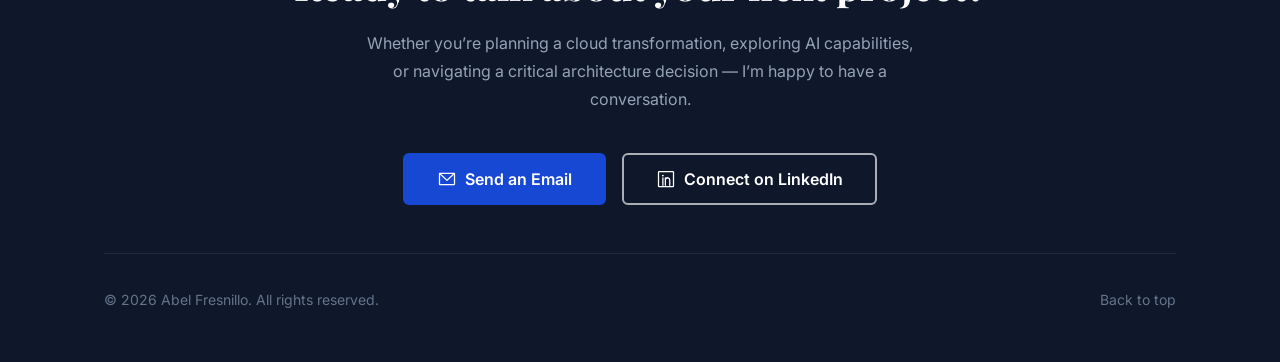
==== commit d49d84cf: "Fixes minor look and feel details and validates mobile compatibility" ====
--- a/index.html
+++ b/index.html
@@ -42,7 +42,7 @@
         </ul>
       </nav>
 
-      <a href="mailto:isc.abel@gmail.com?subject=Consulting%20Inquiry" class="btn btn-primary nav-cta" data-i18n="nav_cta">Get In Touch</a>
+      <a href="mailto:me@abelfresnillo.com?subject=Consulting%20Inquiry" class="btn btn-primary nav-cta" data-i18n="nav_cta">Get In Touch</a>
 
       <div class="lang-toggle" role="group" aria-label="Select language">
         <button class="lang-toggle-btn is-active" data-lang="en" aria-pressed="true">EN</button>
@@ -65,7 +65,7 @@
         <li><a href="#certifications" data-i18n="nav_certs">Certifications</a></li>
         <li style="display:none"><a href="#articles" data-i18n="nav_articles">Articles</a></li>
         <li>
-          <a href="mailto:isc.abel@gmail.com?subject=Consulting%20Inquiry" class="btn btn-primary mobile-cta" data-i18n="nav_cta">Get In Touch</a>
+          <a href="mailto:me@abelfresnillo.com?subject=Consulting%20Inquiry" class="btn btn-primary mobile-cta" data-i18n="nav_cta">Get In Touch</a>
         </li>
         <li class="mobile-lang-toggle">
           <div class="lang-toggle lang-toggle--mobile" role="group" aria-label="Select language">
@@ -89,7 +89,7 @@
           <h1 class="hero-name">Abel Fresnillo</h1>
           <p class="hero-tagline" data-i18n="hero_tagline">I help organizations navigate their most complex technology challenges — from cloud modernization to agentic AI — and turn them into measurable business outcomes.</p>
           <div class="hero-ctas">
-            <a href="mailto:isc.abel@gmail.com?subject=Consulting%20Inquiry" class="btn btn-primary btn-large" data-i18n="hero_cta_primary">Let's Talk</a>
+            <a href="mailto:me@abelfresnillo.com?subject=Consulting%20Inquiry" class="btn btn-primary btn-large" data-i18n="hero_cta_primary">Let's Talk</a>
             <a href="#work" class="btn btn-outline btn-large" data-i18n="hero_cta_secondary">View My Work</a>
           </div>
         </div>
@@ -411,6 +411,21 @@
             </div>
 
             <div class="cert-card cert-card--aws">
+              <a href="https://cp.certmetrics.com/amazon/en/public/verify/credential/25GH229C4M1E11G3"
+                 target="_blank" rel="noopener noreferrer"
+                 class="cert-badge-wrap cert-badge-wrap--sm"
+                 aria-label="Verify AWS DevOps Engineer Professional credential">
+                <img src="images/cert-badge-6.png"
+                     alt="AWS Certified DevOps Engineer Professional badge"
+                     class="cert-badge-img" width="96" height="96" loading="lazy">
+                <span class="cert-badge-overlay" aria-hidden="true">Verify</span>
+              </a>
+              <p class="cert-aws-name">DevOps Engineer — Professional</p>
+              <p class="cert-year">September 2023</p>
+              <p class="cert-id-sm">ID: 25GH229C4M1E11G3</p>
+            </div>
+
+            <div class="cert-card cert-card--aws">
               <a href="https://cp.certmetrics.com/amazon/en/public/verify/credential/9577d4e5adc248faae3b9eb22696729d"
                  target="_blank" rel="noopener noreferrer"
                  class="cert-badge-wrap cert-badge-wrap--sm"
@@ -423,21 +438,6 @@
               <p class="cert-aws-name">Security — Specialty</p>
               <p class="cert-year">August 2024</p>
               <p class="cert-id-sm">ID: 9577d4e5…696729d</p>
-            </div>
-
-            <div class="cert-card cert-card--aws">
-              <a href="https://cp.certmetrics.com/amazon/en/public/verify/credential/25GH229C4M1E11G3"
-                 target="_blank" rel="noopener noreferrer"
-                 class="cert-badge-wrap cert-badge-wrap--sm"
-                 aria-label="Verify AWS DevOps Engineer Professional credential">
-                <img src="images/cert-badge-6.png"
-                     alt="AWS Certified DevOps Engineer Professional badge"
-                     class="cert-badge-img" width="96" height="96" loading="lazy">
-                <span class="cert-badge-overlay" aria-hidden="true">Verify</span>
-              </a>
-              <p class="cert-aws-name">DevOps Engineer — Professional</p>
-              <p class="cert-year">September 2023</p>
-              <p class="cert-id-sm">ID: 25GH229C4M1E11G3</p>
             </div>
 
             <div class="cert-card cert-card--aws">
@@ -575,7 +575,7 @@
         <h2 id="contact-heading" class="footer-heading" data-i18n="footer_heading">Ready to talk about your next project?</h2>
         <p class="footer-subheading" data-i18n="footer_sub">Whether you're planning a cloud transformation, exploring AI capabilities, or navigating a critical architecture decision — I'm happy to have a conversation.</p>
         <div class="footer-actions">
-          <a href="mailto:isc.abel@gmail.com?subject=Consulting%20Inquiry" class="btn btn-primary btn-large">
+          <a href="mailto:me@abelfresnillo.com?subject=Consulting%20Inquiry" class="btn btn-primary btn-large">
             <svg xmlns="http://www.w3.org/2000/svg" width="20" height="20" viewBox="0 0 256 256" fill="currentColor" aria-hidden="true">
               <path d="M224,48H32a8,8,0,0,0-8,8V192a16,16,0,0,0,16,16H216a16,16,0,0,0,16-16V56A8,8,0,0,0,224,48ZM203.43,64,128,133.15,52.57,64ZM216,192H40V74.19l82.59,75.71a8,8,0,0,0,10.82,0L216,74.19Z"/>
             </svg>
--- a/css/styles.css
+++ b/css/styles.css
@@ -204,6 +204,7 @@
   align-items: center;
   gap: var(--space-2);
   padding: 0.625rem 1.375rem;
+  min-height: 44px;
   border-radius: var(--radius-sm);
   font-family: var(--font-body);
   font-size: 0.9375rem;
@@ -380,8 +381,8 @@
   justify-content: center;
   align-items: center;
   gap: 5px;
-  width: 40px;
-  height: 40px;
+  width: 44px;
+  height: 44px;
   background: none;
   border: none;
   cursor: pointer;
@@ -545,7 +546,7 @@
 }
 
 .hero-eyebrow {
-  font-size: 0.8125rem;
+  font-size: 0.875rem;
   font-weight: 600;
   letter-spacing: 0.06em;
   text-transform: uppercase;
@@ -700,7 +701,7 @@
 }
 
 .proof-label {
-  font-size: 0.75rem;
+  font-size: 0.875rem;
   font-weight: 700;
   letter-spacing: 0.08em;
   text-transform: uppercase;
@@ -1177,7 +1178,7 @@
 }
 
 .cert-meta {
-  font-size: 0.8125rem;
+  font-size: 0.875rem;
   color: var(--color-neutral-500);
   font-weight: 500;
   margin-bottom: var(--space-2);
@@ -1277,14 +1278,14 @@
 }
 
 .cert-year {
-  font-size: 0.75rem;
+  font-size: 0.875rem;
   color: var(--color-neutral-400);
   font-weight: 500;
   max-width: none;
 }
 
 .cert-id-sm {
-  font-size: 0.6875rem;
+  font-size: 0.75rem;
   font-family: 'Courier New', Courier, monospace;
   color: var(--color-neutral-300);
   letter-spacing: 0.02em;
@@ -1490,8 +1491,11 @@
   cursor: pointer;
   transition: background-color var(--transition-fast), color var(--transition-fast);
   line-height: 1;
-  min-width: 40px;
-  text-align: center;
+  min-width: 44px;
+  min-height: 44px;
+  display: flex;
+  align-items: center;
+  justify-content: center;
 }
 
 .lang-toggle-btn.is-active {
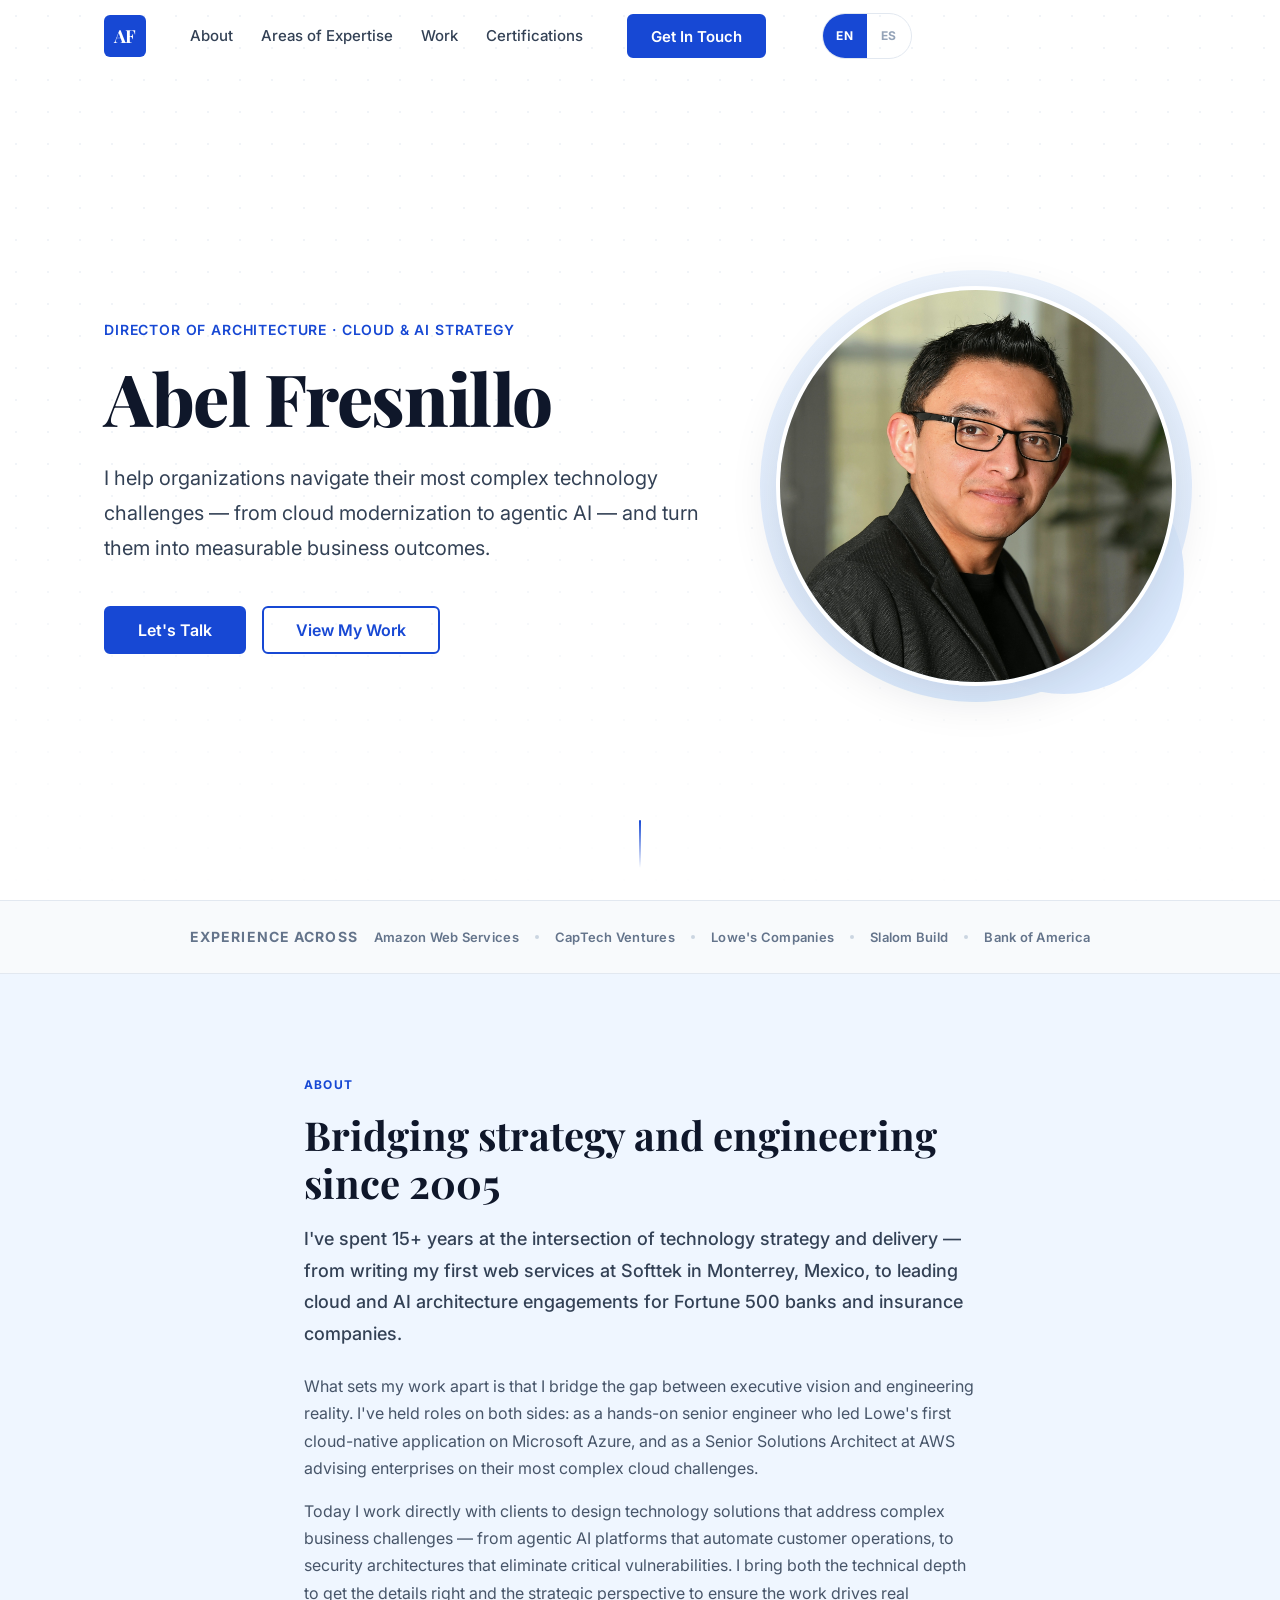
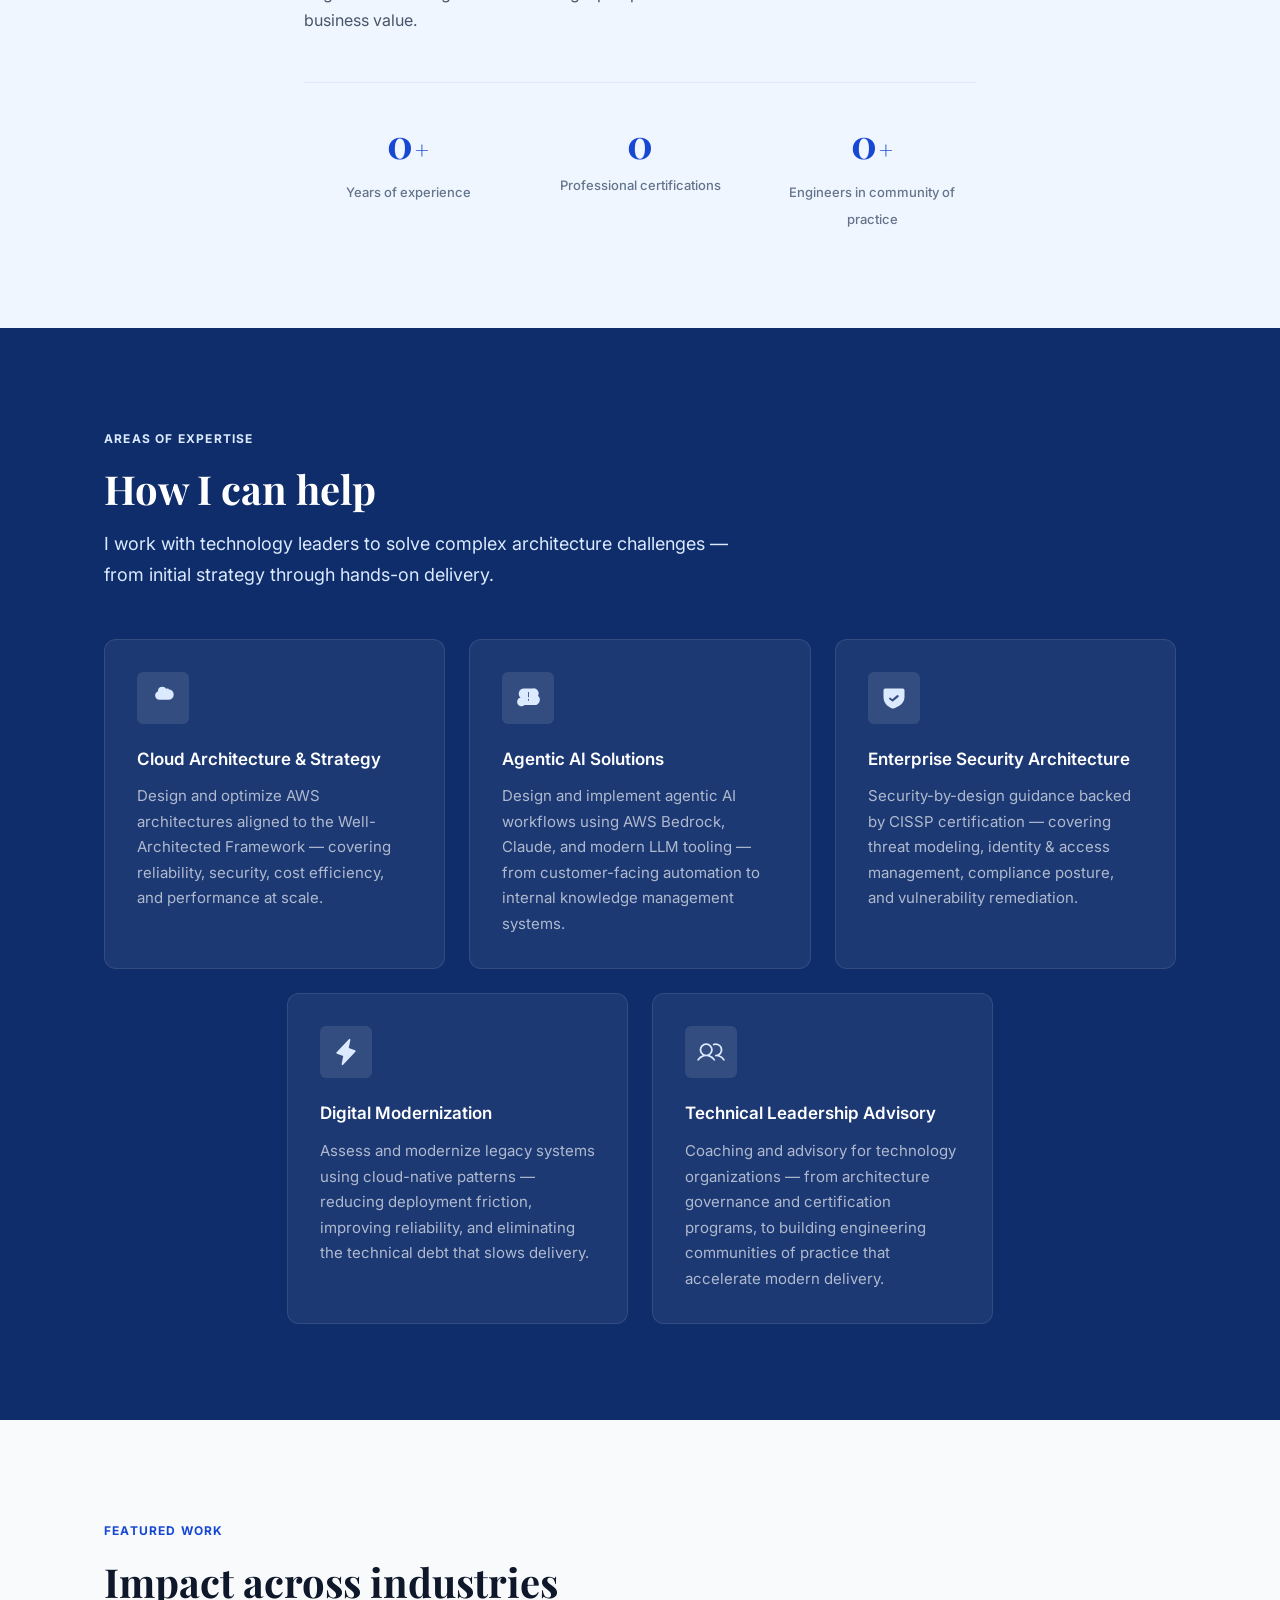
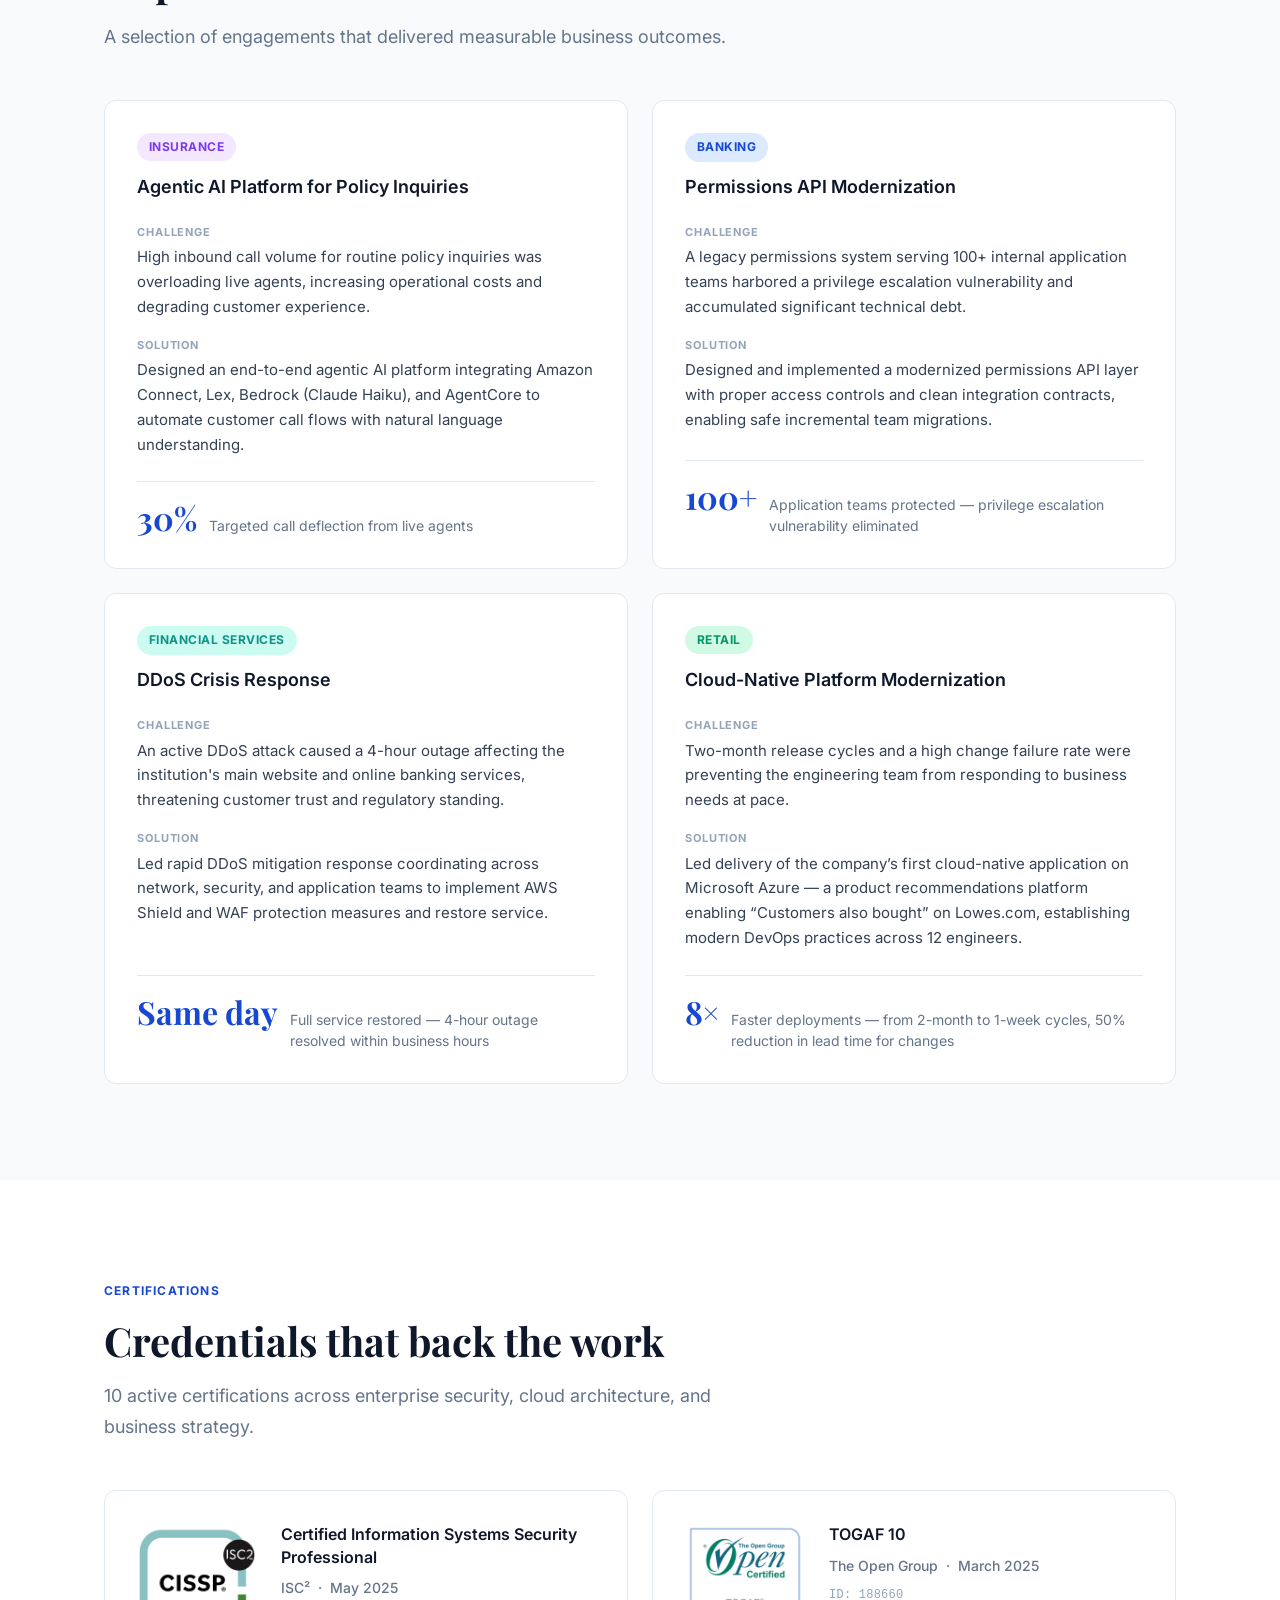
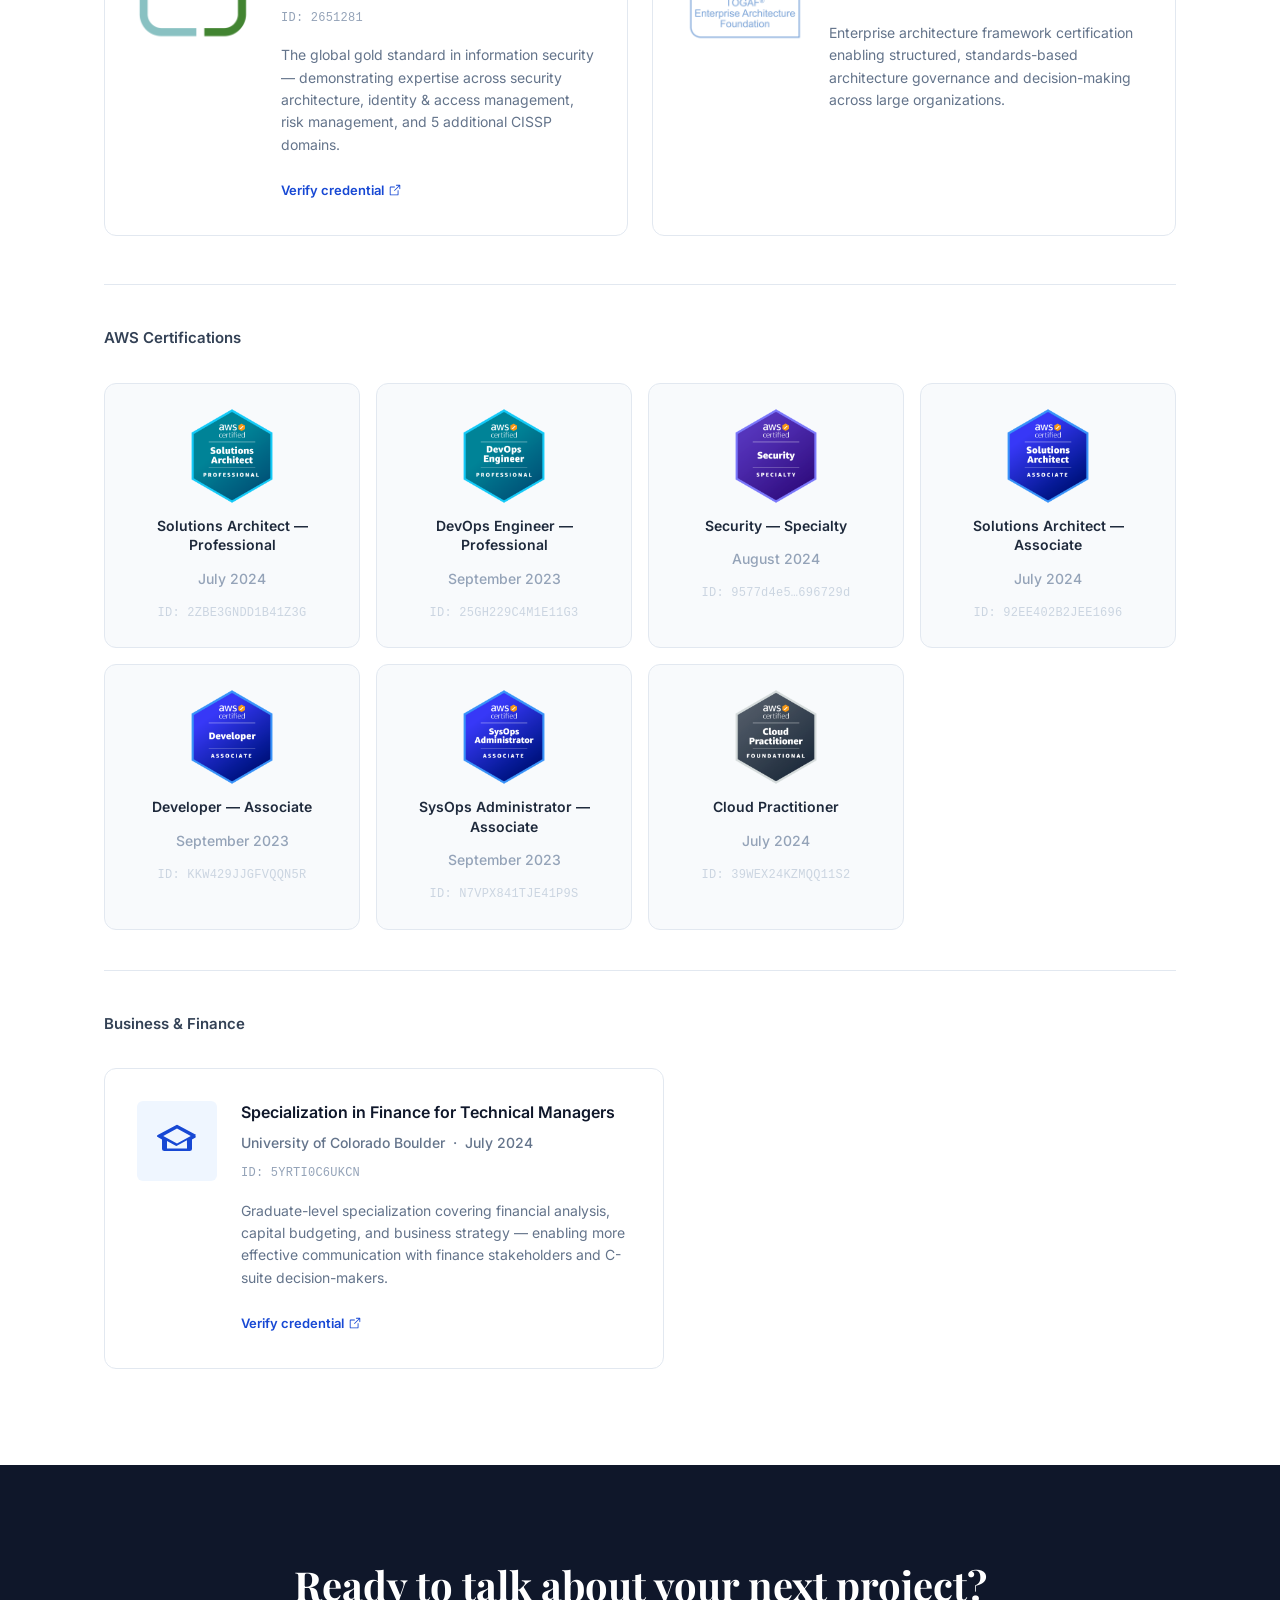
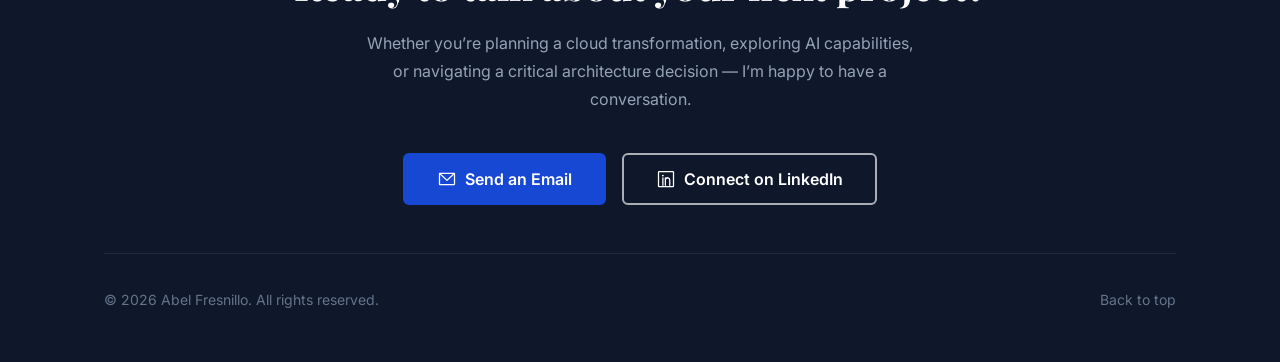
==== commit 7792d973: "Updates Services section labels" ====
--- a/index.html
+++ b/index.html
@@ -35,7 +35,7 @@
       <nav aria-label="Main navigation">
         <ul class="nav-links" role="list">
           <li><a href="#about" data-i18n="nav_about">About</a></li>
-          <li><a href="#services" data-i18n="nav_services">Services</a></li>
+          <li><a href="#services" data-i18n="nav_services">Areas of Expertise</a></li>
           <li><a href="#work" data-i18n="nav_work">Work</a></li>
           <li><a href="#certifications" data-i18n="nav_certs">Certifications</a></li>
           <li style="display:none"><a href="#articles" data-i18n="nav_articles">Articles</a></li>
@@ -60,7 +60,7 @@
     <div class="mobile-menu" id="mobile-menu" aria-hidden="true">
       <ul role="list">
         <li><a href="#about" data-i18n="nav_about">About</a></li>
-        <li><a href="#services" data-i18n="nav_services">Services</a></li>
+        <li><a href="#services" data-i18n="nav_services">Areas of Expertise</a></li>
         <li><a href="#work" data-i18n="nav_work">Work</a></li>
         <li><a href="#certifications" data-i18n="nav_certs">Certifications</a></li>
         <li style="display:none"><a href="#articles" data-i18n="nav_articles">Articles</a></li>
@@ -175,7 +175,7 @@
     <section id="services" class="services section" aria-labelledby="services-heading">
       <div class="container">
         <div class="section-header" data-aos="fade-up">
-          <span class="section-tag" data-i18n="services_tag">Services</span>
+          <span class="section-tag" data-i18n="services_tag">Areas of Expertise</span>
           <h2 id="services-heading" class="section-heading" data-i18n="services_heading">How I can help</h2>
           <p class="section-subheading" data-i18n="services_sub">I work with technology leaders to solve complex architecture challenges — from initial strategy through hands-on delivery.</p>
         </div>
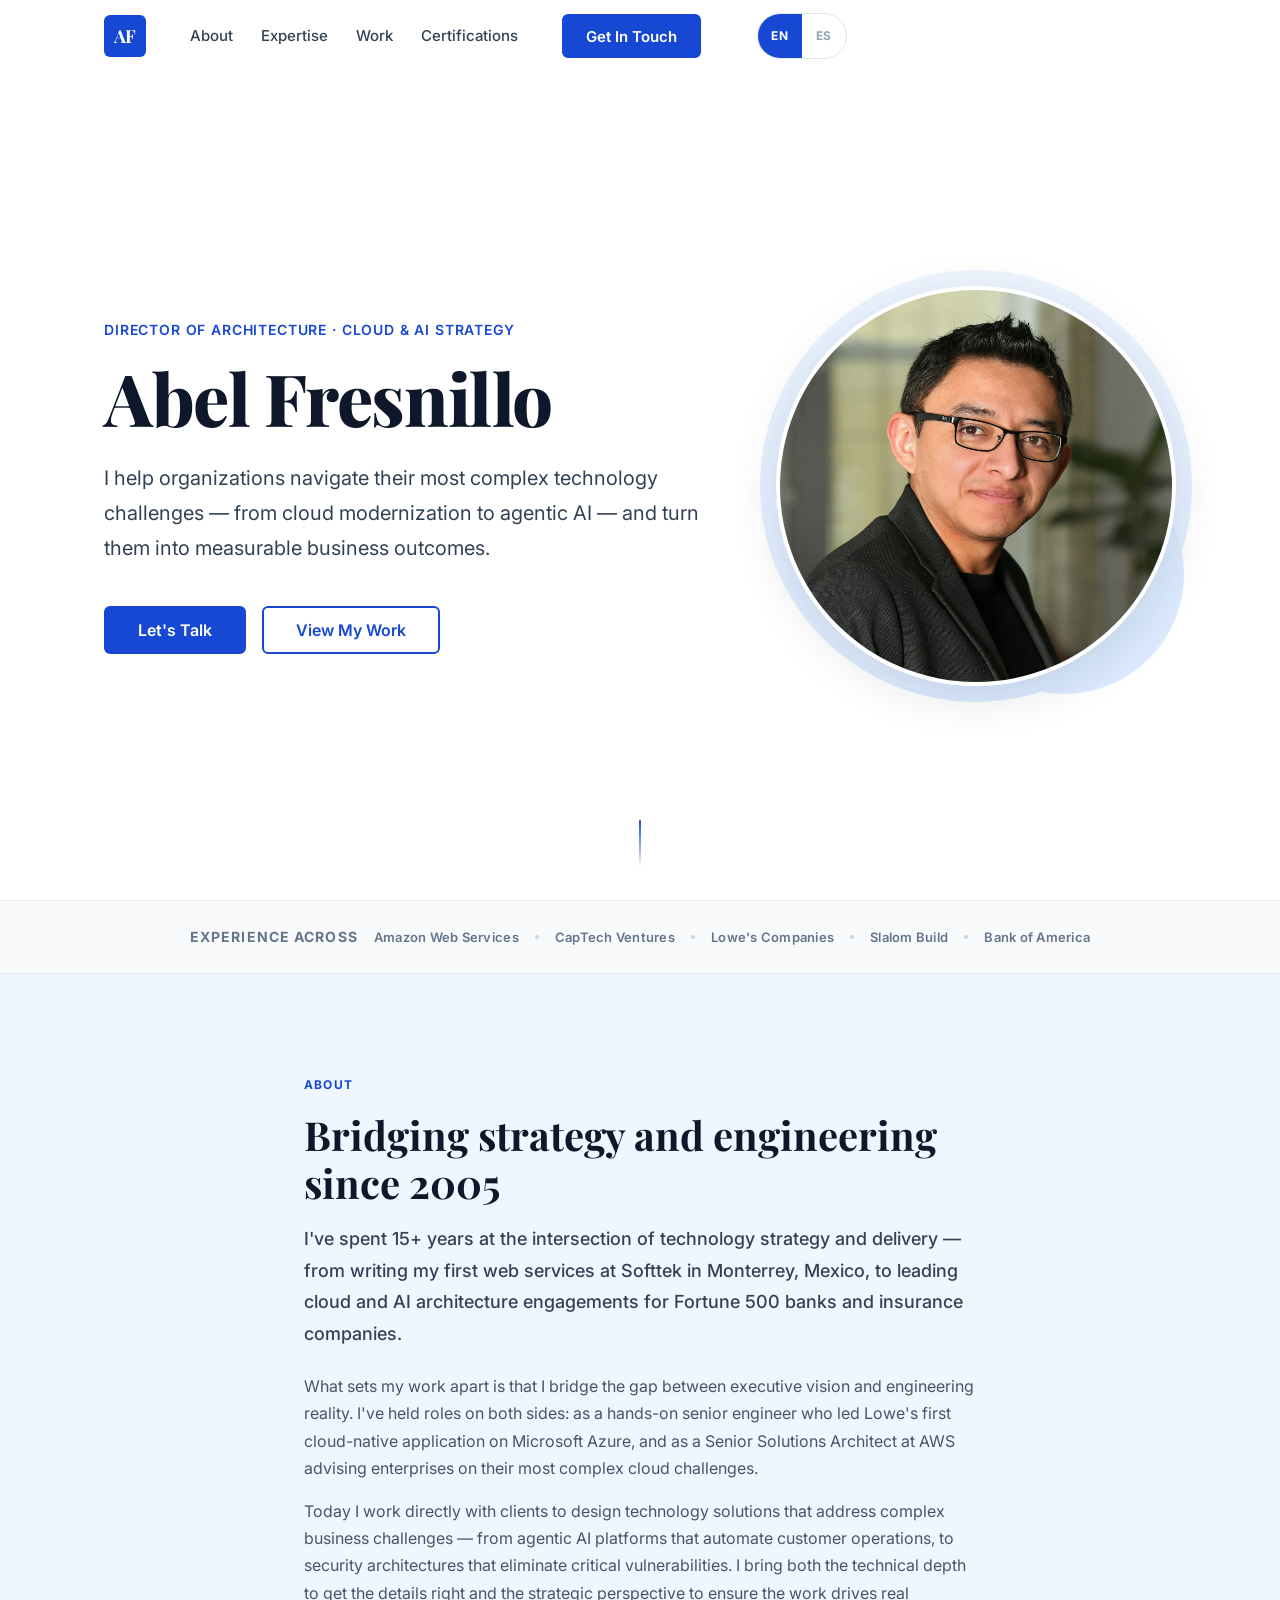
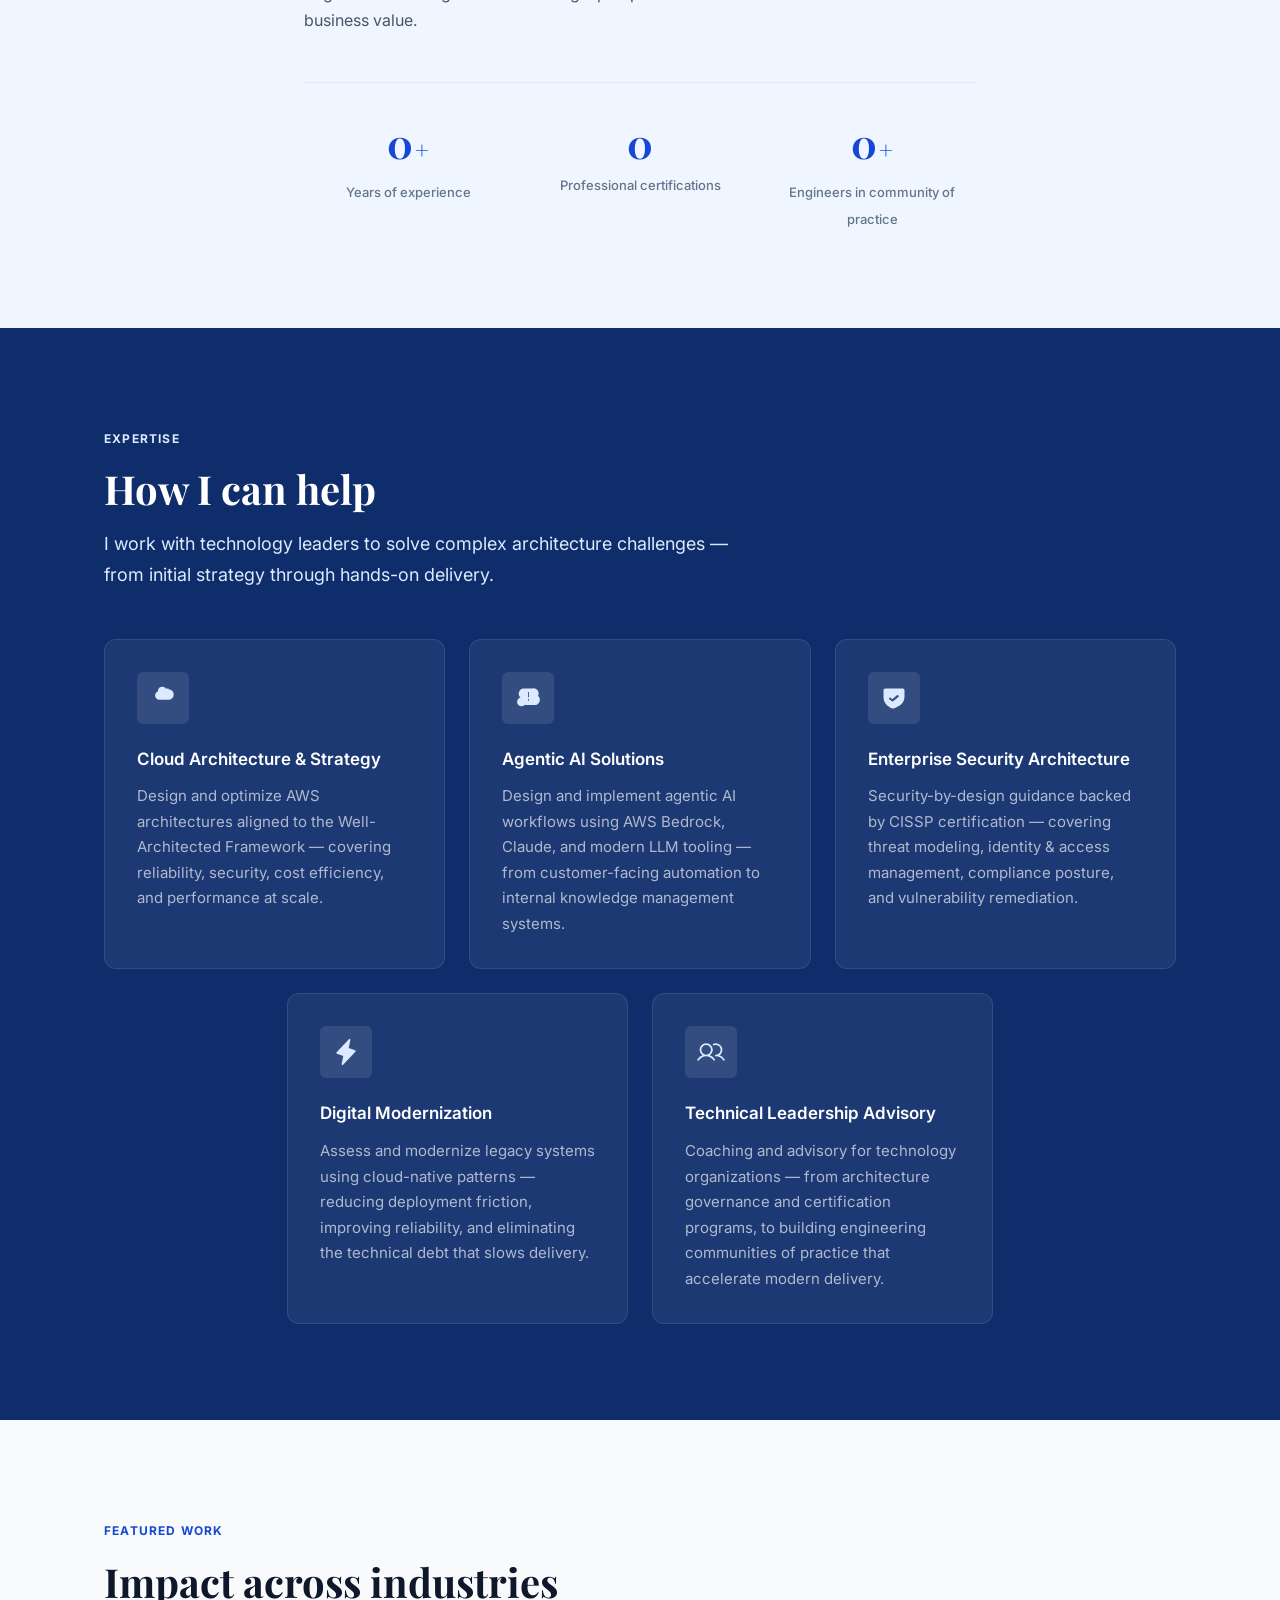
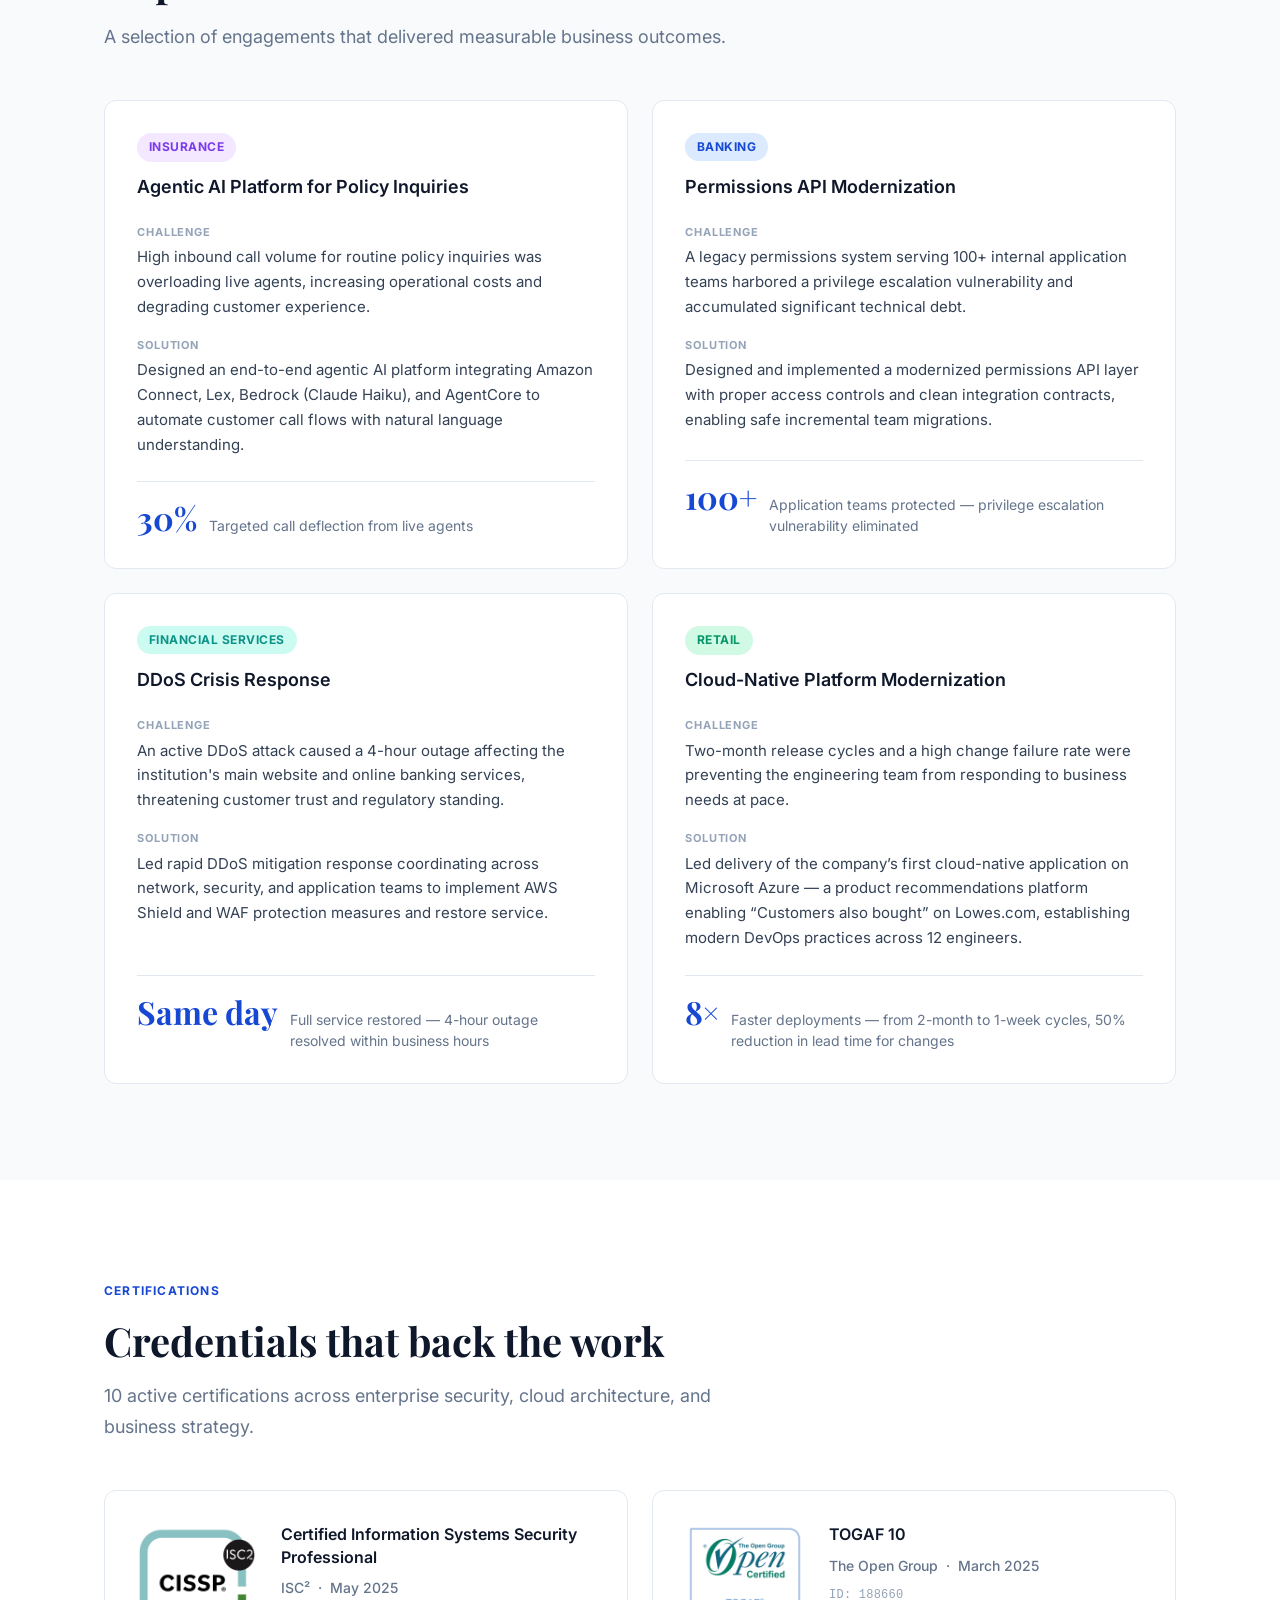
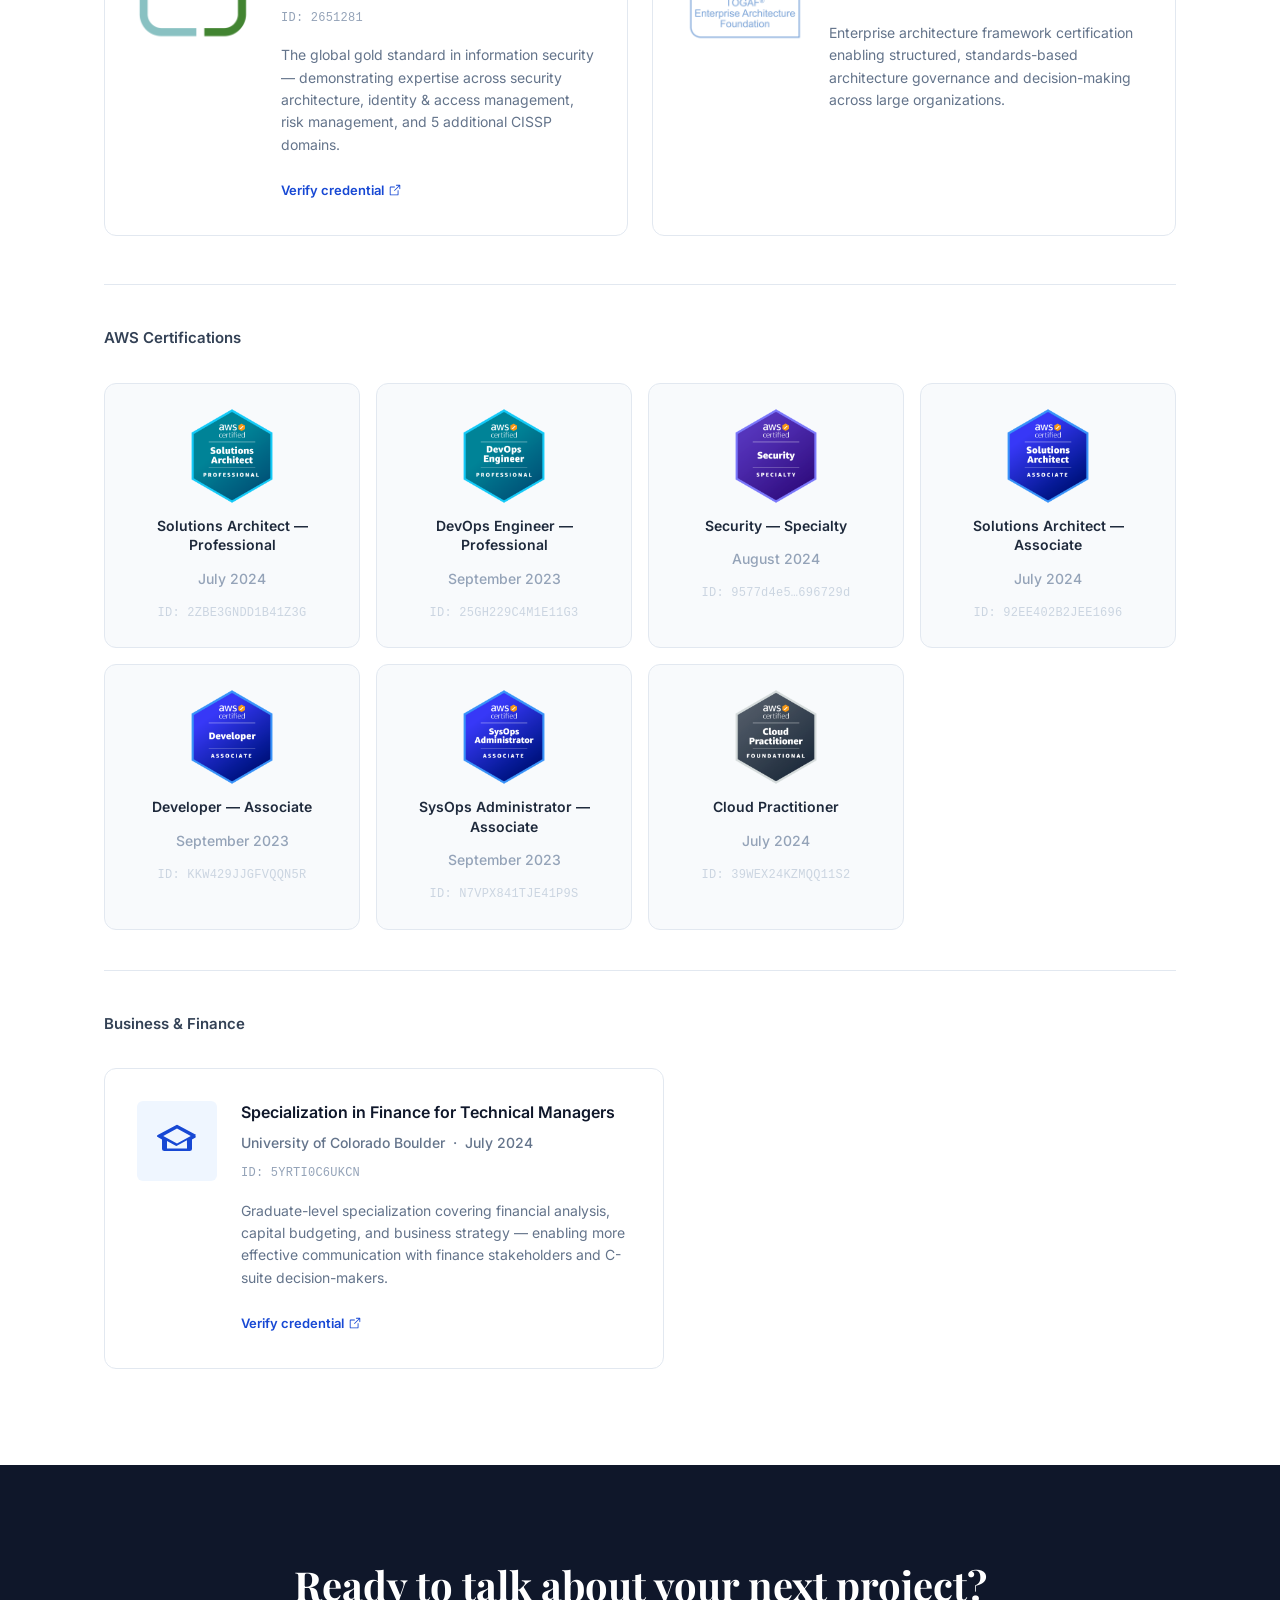
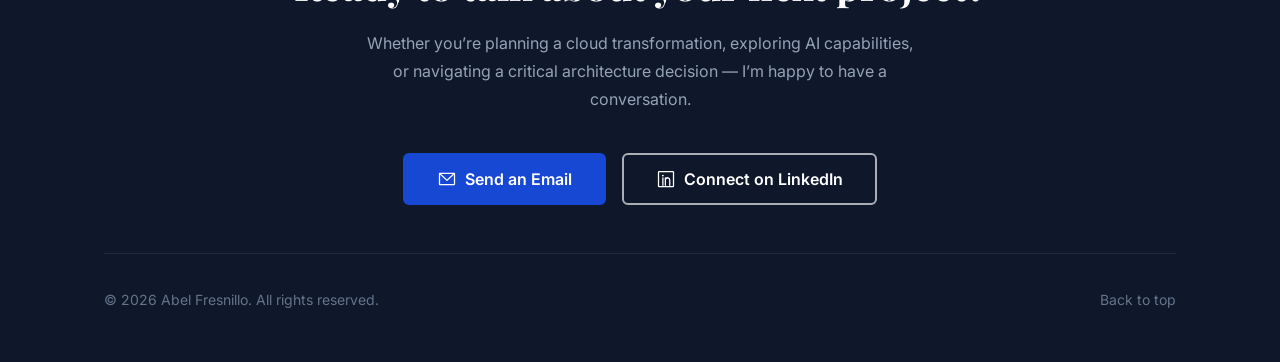
==== commit 5b270204: "Updates Areas of Expertise section labels" ====
--- a/index.html
+++ b/index.html
@@ -35,7 +35,7 @@
       <nav aria-label="Main navigation">
         <ul class="nav-links" role="list">
           <li><a href="#about" data-i18n="nav_about">About</a></li>
-          <li><a href="#services" data-i18n="nav_services">Areas of Expertise</a></li>
+          <li><a href="#services" data-i18n="nav_services">Expertise</a></li>
           <li><a href="#work" data-i18n="nav_work">Work</a></li>
           <li><a href="#certifications" data-i18n="nav_certs">Certifications</a></li>
           <li style="display:none"><a href="#articles" data-i18n="nav_articles">Articles</a></li>
@@ -60,7 +60,7 @@
     <div class="mobile-menu" id="mobile-menu" aria-hidden="true">
       <ul role="list">
         <li><a href="#about" data-i18n="nav_about">About</a></li>
-        <li><a href="#services" data-i18n="nav_services">Areas of Expertise</a></li>
+        <li><a href="#services" data-i18n="nav_services">Expertise</a></li>
         <li><a href="#work" data-i18n="nav_work">Work</a></li>
         <li><a href="#certifications" data-i18n="nav_certs">Certifications</a></li>
         <li style="display:none"><a href="#articles" data-i18n="nav_articles">Articles</a></li>
@@ -175,7 +175,7 @@
     <section id="services" class="services section" aria-labelledby="services-heading">
       <div class="container">
         <div class="section-header" data-aos="fade-up">
-          <span class="section-tag" data-i18n="services_tag">Areas of Expertise</span>
+          <span class="section-tag" data-i18n="services_tag">Expertise</span>
           <h2 id="services-heading" class="section-heading" data-i18n="services_heading">How I can help</h2>
           <p class="section-subheading" data-i18n="services_sub">I work with technology leaders to solve complex architecture challenges — from initial strategy through hands-on delivery.</p>
         </div>
